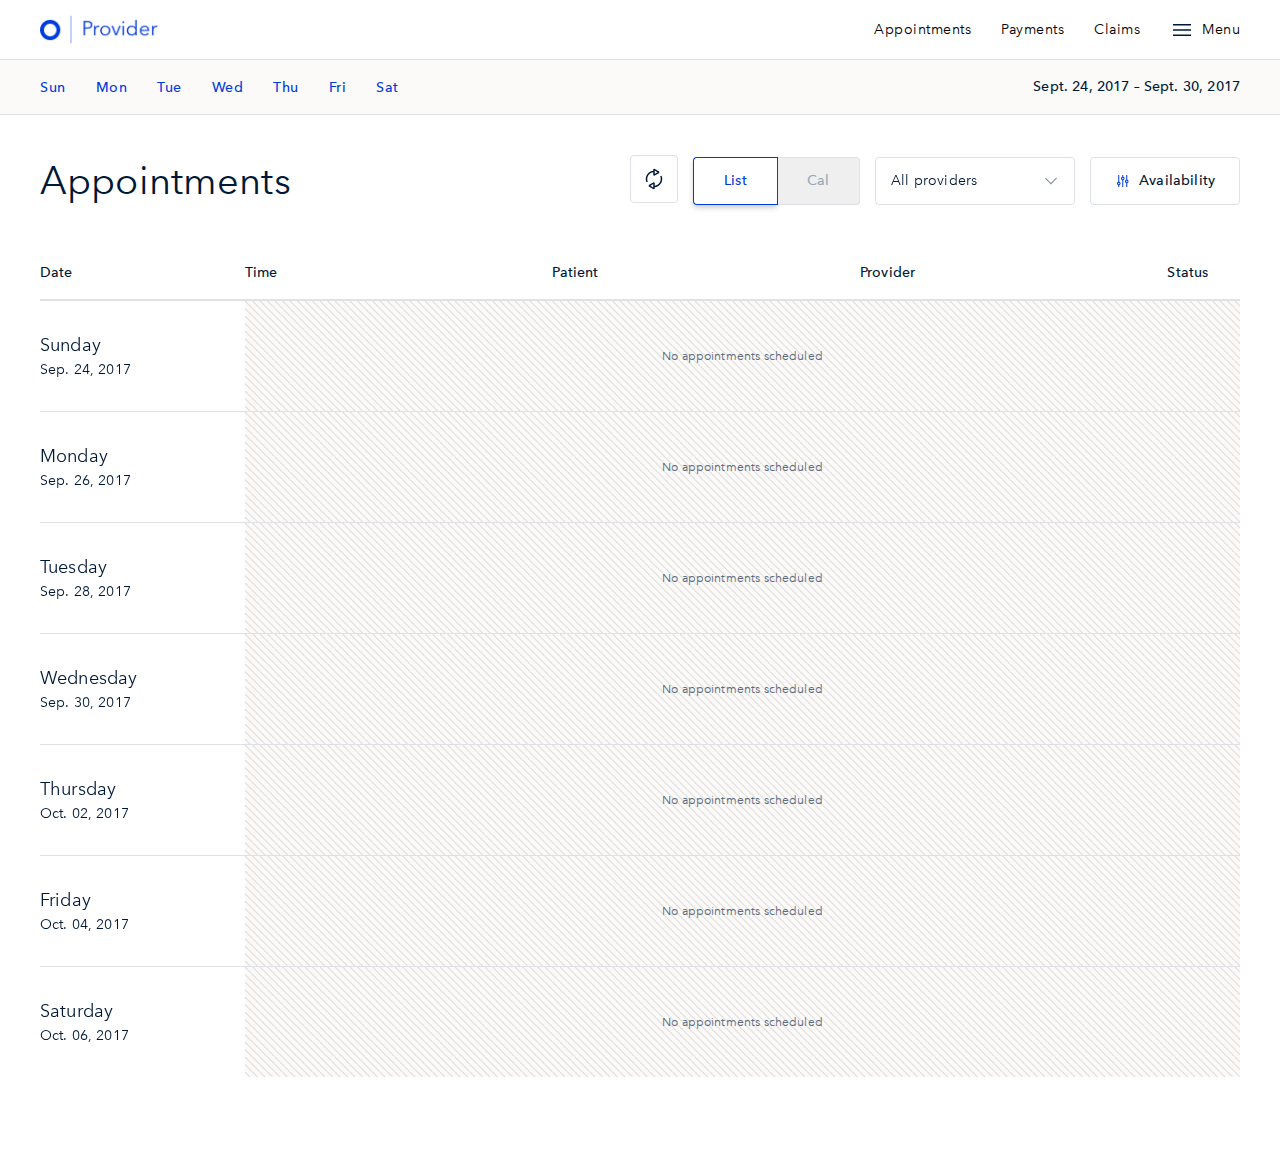
==== index.html @ 6285f99a "initial commit. list view is pretty much done." ====
<!DOCTYPE html>
<html>
<head>
  <title>Appointments dashboard | Oscar</title>
  <meta name="viewport" content="user-scalable=no, width=device-width, initial-scale=1.0, maximum-scale=1.0">
  <link rel="stylesheet" type="text/css" href="css/main.css">
  <script type="text/javascript" src="js/libs/jquery.min.js"></script>
  <script type="text/javascript" src="js/libs/jquery.history.min.js"></script>


  <script type="text/javascript" src="js/libs/bezier-easing/index.js"></script>
  <script type="text/javascript" src="js/libs/CSSPlugin.min.js"></script>
  <script type="text/javascript" src="js/libs/EasePack.min.js"></script>
  <script type="text/javascript" src="js/libs/TweenLite.min.js"></script>

  <script type="text/javascript" src="js/libs/mousetrap.js"></script>
  <script type="text/javascript" src="js/libs/handlebars-v3.js"></script>
  <script type="text/javascript" src="js/libs/underscore.min.js"></script>
  <script type="text/javascript" src="js/main.js"></script>
</head>
<body class="white">
  <div class="grid off">
    <div class="grid-col"></div>
    <div class="grid-col"></div>
    <div class="grid-col"></div>
    <div class="grid-col"></div>
    <div class="grid-col"></div>
    <div class="grid-col"></div>
    <div class="grid-col"></div>
    <div class="grid-col"></div>
    <div class="grid-col"></div>
    <div class="grid-col"></div>
    <div class="grid-col"></div>
    <div class="grid-col"></div>
  </div>
  <div class="loading-page loading"></div>

  <div class="headerSection">
    <div class="logo">
      <img src="img/provider-logo.png" />
    </div>
    <div class="site-nav">
      <div class="nav-item">Appointments</div>
      <div class="nav-item">Payments</div>
      <div class="nav-item">Claims</div>
      <div class="nav-item"><img class="nav-item-icon" src="img/icon_menu_24.svg" />Menu</div>
    </div>
  </div>

  <div class="modal-container closed closeable">
    <div class="modal">
      <div class="close"></div>
    </div>
  </div>

  <div class="slideout collapsed">
    <div class="close"></div>
    <div class="slideoutContent"></div>
  </div>

  <div class="page-content">

  </div>
</body>
---- css/main.css ----
@font-face {
  font-family: AvenirNext;
  font-weight: 400;
  font-style: normal;
  src: url("../fonts/AvenirNextLT-Regular.eot");
  src: url("../fonts/AvenirNextLT-Regular.eot?#iefix") format("embedded-opentype"), url("../fonts/AvenirNextLT-Regular.woff") format("woff"), url("../fonts/AvenirNextLT-Regular.ttf") format("truetype"); }

@font-face {
  font-family: AvenirNext;
  font-weight: 500;
  font-style: normal;
  src: url("../fonts/AvenirNextLT-Medium.eot");
  src: url("../fonts/AvenirNextLT-Medium.eot?#iefix") format("embedded-opentype"), url("../fonts/AvenirNextLT-Medium.woff") format("woff"), url("../fonts/AvenirNextLT-Medium.ttf") format("truetype"); }

@font-face {
  font-family: AvenirNext;
  font-weight: 600;
  font-style: normal;
  src: url("../fonts/AvenirNextLT-DemiBold.eot");
  src: url("../fonts/AvenirNextLT-DemiBold.eot?#iefix") format("embedded-opentype"), url("../fonts/AvenirNextLT-DemiBold.woff") format("woff"), url("../fonts/AvenirNextLT-DemiBold.ttf") format("truetype"); }

body {
  font-family: AvenirNext;
  font-weight: 400;
  letter-spacing: 0.5px;
  font-size: 14px;
  position: relative;
  min-width: 710px;
  padding-top: 60px;
  width: 100%; }
  body.white {
    background-color: #fff; }
  body.gray {
    background-color: #fbfaf9; }
  body.locked {
    overflow: hidden; }
  body .noshow {
    display: none !important; }
  body .hidden {
    visibility: hidden !important; }
  body.inputs .controlWrap.theme, body.dropdowns .controlWrap.theme, body.typeaheads .controlWrap.theme {
    display: flex; }
  body.buttons .controlWrap.bsize {
    display: flex; }
  body.forms .controlWrap.fsize,
  body.forms .controlWrap.theme,
  body.forms .controlWrap.header,
  body.forms .controlWrap.formErrors {
    display: flex; }

h1, h2, h3, h4, h5, h6,
table, tr, td, th, tbody,
p, ul, ol, li, form {
  margin: 0;
  padding: 0;
  border: 0;
  font-weight: 400;
  text-align: left; }

img {
  display: block;
  width: 100%; }

.vcenter {
  display: flex;
  align-items: center; }

form {
  width: 100%;
  display: flex;
  flex-wrap: wrap; }
  form .fieldwrap {
    margin-bottom: 30px; }

.loading-page {
  background-color: #fff;
  position: fixed;
  top: 0;
  left: 0;
  width: 100vw;
  height: 100vh;
  pointer-events: none;
  opacity: 0;
  z-index: 50;
  transition: 0.4s cubic-bezier(0.7, 0, 0.3, 1); }
  .loading-page.loading {
    opacity: 1; }

.grid {
  position: absolute;
  left: 0;
  right: 0;
  margin: 0 auto;
  top: 0;
  height: 100vh;
  position: fixed;
  z-index: 500;
  pointer-events: none;
  padding: 0 40px;
  display: flex;
  pointer-events: none;
  opacity: 1;
  min-width: 580px;
  transition: 0.2s cubic-bezier(0.7, 0, 0.3, 1); }
  .grid.off {
    opacity: 0; }
  .grid .grid-col {
    background-color: rgba(0, 59, 222, 0.05);
    width: calc( (( 1 / 12)*100%) - (30px * (11 / 12)));
    margin-left: 30px; }
    .grid .grid-col:first-child {
      margin-left: 0; }
  @media only screen and (max-width: 710px) {
    .grid .grid-col:nth-child(n+7) {
      display: none; }
    .grid .grid-col {
      width: calc( (( 1 / 6)*100%) - (30px * (5 / 6)));
      max-width: 210px; } }

.main {
  width: calc( (( 12 / 12)*100%) - (30px * (0 / 12)));
  max-width: 1410px;
  margin: 0 auto; }

.clearfix {
  float: none;
  clear: both; }

* {
  box-sizing: border-box;
  -moz-box-sizing: border-box;
  -webkit-box-sizing: border-box;
  margin: 0;
  padding: 0; }

.full-width-wrap {
  width: 100%;
  padding: 0 40px; }

*[ncols="1"], *[ncols="2"], *[ncols="3"], *[ncols="4"],
*[ncols="5"], *[ncols="6"], *[ncols="7"], *[ncols="8"],
*[ncols="9"], *[ncols="10"], *[ncols="11"], *[ncols="12"] {
  padding-left: 15px;
  padding-right: 15px; }

*[ncols="1"] {
  width: 8.3333333333%; }

*[ncols="2"] {
  width: 16.6666666667%; }

*[ncols="3"] {
  width: 25%; }

*[ncols="4"] {
  width: 33.3333333333%; }

*[ncols="5"] {
  width: 41.6666666667%; }

*[ncols="6"] {
  width: 50%; }

*[ncols="7"] {
  width: 58.3333333333%; }

*[ncols="8"] {
  width: 66.6666666667%; }

*[ncols="9"] {
  width: 75%; }

*[ncols="10"] {
  width: 83.3333333333%; }

*[ncols="11"] {
  width: 91.6666666667%; }

*[ncols="12"] {
  width: 100%; }

@media only screen and (max-width: 1010px) {
  *[ncols="1"] {
    width: 33.3333333333%; }
  *[ncols="2"] {
    width: 33.3333333333%; }
  *[ncols="3"] {
    width: 50%; }
  *[ncols="4"] {
    width: 50%; }
  *[ncols="5"] {
    width: 50%; }
  *[ncols="6"] {
    width: 50%; }
  *[ncols="7"] {
    width: 66.6666666667%; }
  *[ncols="8"] {
    width: 66.6666666667%; }
  *[ncols="9"] {
    width: 66.6666666667%; }
  *[ncols="10"] {
    width: 100%; }
  *[ncols="11"] {
    width: 100%; }
  body *[ncols="12"] {
    width: 100%; } }

@media only screen and (max-width: 710px) {
  *[ncols="1"] {
    width: 50%; }
  *[ncols="2"] {
    width: 50%; }
  *[ncols="3"] {
    width: 100%; }
  *[ncols="4"] {
    width: 100%; }
  *[ncols="5"] {
    width: 100%; }
  *[ncols="6"] {
    width: 100%; }
  *[ncols="7"] {
    width: 100%; }
  *[ncols="8"] {
    width: 100%; }
  *[ncols="9"] {
    width: 100%; }
  *[ncols="10"] {
    width: 100%; }
  *[ncols="11"] {
    width: 100%; }
  *[ncols="12"] {
    width: 100%; } }

section {
  padding: 40px 0 80px 0;
  position: relative; }

.content {
  width: calc( (( 12 / 12)*100%) - (30px * (0 / 12)));
  padding: 0 40px;
  margin: 0 auto;
  display: flex;
  flex-wrap: wrap; }

.headerSection {
  padding: 15px 40px;
  position: fixed;
  background-color: #fff;
  width: 100%;
  height: 60px;
  top: 0;
  z-index: 200;
  border-bottom: 1px solid #dee1e5;
  justify-content: space-between;
  display: flex;
  align-items: center;
  min-width: 710px; }
  .headerSection .logo, .headerSection .logo img {
    height: 100%;
    width: auto; }
  .headerSection .site-nav {
    display: flex;
    justify-content: space-between; }
  .headerSection .nav-item {
    margin-left: 30px;
    display: flex;
    align-items: center; }
    .headerSection .nav-item:first-child {
      margin-left: 0; }
  .headerSection .nav-item-icon {
    margin-right: 8px; }

.subheader {
  height: 55px;
  padding: 0 40px;
  position: fixed;
  background-color: #fbfaf9;
  width: 100%;
  top: 60px;
  z-index: 200;
  border-bottom: 1px solid #dee1e5;
  justify-content: space-between;
  display: flex;
  align-items: center;
  min-width: 710px;
  transition: box-shadow 0.2s cubic-bezier(0.7, 0, 0.3, 1); }
  .subheader.scrolled {
    box-shadow: 0 3px 5px rgba(0, 24, 55, 0.2); }
  .subheader .underline {
    position: absolute;
    top: 100%;
    left: 40px;
    height: 2px;
    background-color: #003BDE;
    margin-top: -1px;
    transition: 0.4s cubic-bezier(0.7, 0, 0.3, 1);
    z-index: 1; }

.subheader-items, .subheader-ctas {
  display: flex;
  align-items: center;
  justify-content: space-between; }
  .subheader-items .buttonWrap, .subheader-ctas .buttonWrap {
    margin-left: 15px; }
    .subheader-items .buttonWrap:last-child, .subheader-ctas .buttonWrap:last-child {
      margin-right: 0; }
  .subheader-items .subheader-nav-item, .subheader-ctas .subheader-nav-item {
    margin-right: 30px;
    color: #003BDE;
    font-weight: 500;
    cursor: pointer;
    position: relative;
    line-height: 55px; }
    .subheader-items .subheader-nav-item:last-child, .subheader-ctas .subheader-nav-item:last-child {
      margin-right: 0; }
    .subheader-items .subheader-nav-item:hover:after, .subheader-ctas .subheader-nav-item:hover:after {
      content: "";
      position: absolute;
      width: 100%;
      height: 2px;
      bottom: 0;
      left: 0;
      margin-top: -1px;
      background-color: #99a8bb; }

@media only screen and (max-width: 710px) {
  .nav {
    width: calc( (( 12 / 12)*100%) - (30px * (0 / 12)));
    max-width: 1410px; } }

.nav {
  width: 75%; }
  @media only screen and (max-width: 1010px) {
    .nav {
      width: 66.6666666667%; }
      .nav .controlWrap.mainNav {
        width: 100%; } }
  @media only screen and (max-width: 710px) {
    .nav {
      width: 83.3333333333%; } }

.nav .dd .dropdown.expanded .options,
.nav .dd .dropdown .options {
  height: auto; }

.nav a {
  text-decoration: none;
  color: #001837;
  opacity: 0.4;
  letter-spacing: -0.5px;
  margin-right: 30px;
  transition: 0.2s cubic-bezier(0.7, 0, 0.3, 1); }
  .nav a:hover {
    opacity: 0.8; }
  .nav a:focus {
    outline: 0;
    opacity: 0.8; }

a.curr {
  opacity: 1;
  color: #003BDE; }

.subheaderPage {
  margin-top: 55px; }

.pageTitle {
  font-family: AvenirNext;
  letter-spacing: .15px;
  color: #001837;
  font-size: 38px;
  line-height: 52px; }

.title1 {
  font-family: AvenirNext;
  letter-spacing: .15px;
  color: #001837;
  font-size: 28px;
  line-height: 38px; }

.title2 {
  font-family: AvenirNext;
  letter-spacing: .15px;
  color: #001837;
  font-size: 24px;
  line-height: 32px; }

.title3, .dd.medium .options-wrap .option-prompt, .dd.medium .options-wrap .option.selected, .buttonWrap.xlarge .button {
  font-family: AvenirNext;
  letter-spacing: .15px;
  color: #001837;
  font-size: 16px;
  font-weight: 500;
  line-height: 24px; }

.title4, .dd.small .options-wrap .option-prompt, .dd.xsmall .options-wrap .option-prompt, .dd.small .options .option.selected, .dd.xsmall .options .option.selected, .buttonWrap.small .button, .buttonWrap.medium .button, .buttonWrap.large .button, .toggleSwitch .on-text,
.toggleSwitch .off-text {
  font-family: AvenirNext;
  letter-spacing: .15px;
  color: #001837;
  font-size: 14px;
  font-weight: 500;
  line-height: 22px; }

.intro {
  font-family: AvenirNext;
  letter-spacing: .15px;
  color: #001837;
  font-size: 21px;
  line-height: 32px; }

.primaryText, .medium label, .medium input[type='text'], .dd.medium, .buttonWrap.xlarge .button-action {
  font-family: AvenirNext;
  letter-spacing: .15px;
  color: #001837;
  font-size: 16px;
  line-height: 24px; }

.text, .small label, .small input[type='text'], .xsmall label, .xsmall input[type='text'], .dd.xsmall, .dd.small, .buttonWrap.large .button-action, .buttonWrap .button-action {
  font-family: AvenirNext;
  letter-spacing: .15px;
  color: #001837;
  font-size: 14px;
  line-height: 22px; }

.subText, .open.small.nonempty .label,
.open.small.header input[type='text'].field:focus + label,
.open.small.header input[type='text'].field.nonempty + label, .open.small.header .dropdown.nonempty .label,
.open.small.header .dropdown.header input[type='text'].field:focus + label,
.open.small.header .dropdown.header input[type='text'].field.nonempty + label, .open.medium.nonempty .label,
.open.medium.header input[type='text'].field:focus + label,
.open.medium.header input[type='text'].field.nonempty + label, .open.medium.header .dropdown.nonempty .label,
.open.medium.header .dropdown.header input[type='text'].field:focus + label,
.open.medium.header .dropdown.header input[type='text'].field.nonempty + label, .closed.header input[type='text'].field.nonempty + label.label,
.closed.header input[type='text'].field:focus + label.label, .closed.header input[type='text'].field.nonempty.disabled + label.label, .dd .dropdown.nonempty .label, .dd.typeahead.header .expanded .label, .appointments-list .appointments-wrapper:after {
  font-family: AvenirNext;
  letter-spacing: .15px;
  color: #5c6b7e;
  font-size: 12px;
  line-height: 20px; }

.secondaryTitle {
  font-family: AvenirNext;
  letter-spacing: .15px;
  color: #001837;
  font-size: 18px;
  line-height: 28px; }

.fieldwrap {
  position: relative;
  width: 100%; }
  .fieldwrap.bottomMargin {
    margin-bottom: 40px; }
  .fieldwrap input {
    outline: 0; }
  .fieldwrap label.label {
    position: absolute;
    color: #5c6b7e;
    transition: 0.2s cubic-bezier(0.7, 0, 0.3, 1); }
  .fieldwrap .error-text {
    position: absolute;
    top: 100%;
    left: 0;
    margin-top: 4px;
    font-size: 11px;
    color: #F75C43;
    line-height: 16px; }
    .fieldwrap .error-text:before {
      content: "* ";
      display: none; }
  .fieldwrap.error input[type='text'].field {
    border-color: #F75C43; }
    .fieldwrap.error input[type='text'].field:hover, .fieldwrap.error input[type='text'].field:focus {
      border-color: #F75C43; }
    .fieldwrap.error input[type='text'].field:focus ~ .underline {
      width: 0%; }
    .fieldwrap.error input[type='text'].field:hover:not(:focus) + label.label,
    .fieldwrap.error input[type='text'].field:focus + label.label {
      color: #F75C43; }
  .fieldwrap.error label.label,
  .fieldwrap.error input[type='text'].field.nonempty + label.label {
    color: #F75C43 !important; }
  .fieldwrap.error .error-text:before {
    display: inline; }

.tf input[type='text'].field::-webkit-input-placeholder {
  opacity: 0;
  transition: 0.2s cubic-bezier(0.7, 0, 0.3, 1); }

.tf input[type='text'].field::-moz-placeholder {
  opacity: 0;
  transition: 0.2s cubic-bezier(0.7, 0, 0.3, 1); }

.tf input[type='text'].field:-moz-placeholder {
  opacity: 0;
  transition: 0.2s cubic-bezier(0.7, 0, 0.3, 1); }

.tf input[type='text'].field:-ms-input-placeholder {
  opacity: 0;
  transition: 0.2s cubic-bezier(0.7, 0, 0.3, 1); }

.tf.noheader input[type='text'].field:focus::-webkit-input-placeholder {
  opacity: 1;
  transform: translateY(0); }

.tf.noheader input[type='text'].field:focus::-moz-placeholder {
  opacity: 1;
  transform: translateY(0); }

.tf.noheader input[type='text'].field:focus:-moz-placeholder {
  opacity: 1;
  transform: translateY(0); }

.tf.noheader input[type='text'].field:focus:-ms-input-placeholder {
  opacity: 1;
  transform: translateY(0); }

.open input[type='text'].field.disabled {
  cursor: not-allowed;
  color: #99a8bb;
  border-bottom: 1px dashed #99a8bb; }
  .open input[type='text'].field.disabled:hover {
    border-color: #99a8bb; }
    .open input[type='text'].field.disabled:hover:not(:focus) + label {
      color: #99a8bb; }
  .open input[type='text'].field.disabled + label.label,
  .open input[type='text'].field.disabled.nonempty + label.label {
    color: #99a8bb !important; }

.open.small, .open.small.header .dropdown {
  height: 51px; }
  .open.small input[type='text'].field, .open.small.header .dropdown input[type='text'].field {
    height: 27px;
    padding-bottom: 4px; }
  .open.small.nonempty .label,
  .open.small.header input[type='text'].field:focus + label,
  .open.small.header input[type='text'].field.nonempty + label, .open.small.header .dropdown.nonempty .label,
  .open.small.header .dropdown.header input[type='text'].field:focus + label,
  .open.small.header .dropdown.header input[type='text'].field.nonempty + label {
    color: #5c6b7e;
    transform: translateY(-27px); }
  .open.small:hover.nonempty .label,
  .open.small:hover.header input[type='text'].field.nonempty + label,
  .open.small.header input[type='text'].field:focus + label, .open.small.header .dropdown:hover.nonempty .label,
  .open.small.header .dropdown:hover.header input[type='text'].field.nonempty + label,
  .open.small.header .dropdown.header input[type='text'].field:focus + label {
    color: #001837; }
  .open.small.noheader, .open.small.noheader.small .dropdown, .open.small.header .dropdown.noheader, .open.small.header .dropdown.noheader.small .dropdown {
    height: 27px; }
    .open.small.noheader input[type='text'].field:focus + label, .open.small.noheader input[type='text'].field.nonempty + label, .open.small.noheader.small .dropdown input[type='text'].field:focus + label, .open.small.noheader.small .dropdown input[type='text'].field.nonempty + label, .open.small.header .dropdown.noheader input[type='text'].field:focus + label, .open.small.header .dropdown.noheader input[type='text'].field.nonempty + label, .open.small.header .dropdown.noheader.small .dropdown input[type='text'].field:focus + label, .open.small.header .dropdown.noheader.small .dropdown input[type='text'].field.nonempty + label {
      opacity: 0; }
  .open.small label.label, .open.small.header .dropdown label.label {
    bottom: 4px; }

.open.medium, .open.medium.header .dropdown {
  height: 61px; }
  .open.medium input[type='text'].field, .open.medium.header .dropdown input[type='text'].field {
    height: 33px; }
  .open.medium.nonempty .label,
  .open.medium.header input[type='text'].field:focus + label,
  .open.medium.header input[type='text'].field.nonempty + label, .open.medium.header .dropdown.nonempty .label,
  .open.medium.header .dropdown.header input[type='text'].field:focus + label,
  .open.medium.header .dropdown.header input[type='text'].field.nonempty + label {
    transform: translateY(-33px); }
  .open.medium:hover.nonempty .label,
  .open.medium:hover.header input[type='text'].field.nonempty + label,
  .open.medium.header input[type='text'].field:focus + label, .open.medium.header .dropdown:hover.nonempty .label,
  .open.medium.header .dropdown:hover.header input[type='text'].field.nonempty + label,
  .open.medium.header .dropdown.header input[type='text'].field:focus + label {
    color: #001837; }
  .open.medium.noheader, .open.medium.noheader.medium .dropdown, .open.medium.header .dropdown.noheader, .open.medium.header .dropdown.noheader.medium .dropdown {
    height: 33px; }
    .open.medium.noheader input[type='text'].field:focus + label, .open.medium.noheader input[type='text'].field.nonempty + label, .open.medium.noheader.medium .dropdown input[type='text'].field:focus + label, .open.medium.noheader.medium .dropdown input[type='text'].field.nonempty + label, .open.medium.header .dropdown.noheader input[type='text'].field:focus + label, .open.medium.header .dropdown.noheader input[type='text'].field.nonempty + label, .open.medium.header .dropdown.noheader.medium .dropdown input[type='text'].field:focus + label, .open.medium.header .dropdown.noheader.medium .dropdown input[type='text'].field.nonempty + label {
      opacity: 0; }

.open input[type='text'] {
  background-color: transparent;
  border: 0;
  border-bottom: 1px solid #dee1e5;
  padding: 0;
  padding-bottom: 8px;
  width: 100%;
  z-index: 1;
  position: absolute;
  bottom: 0px;
  transition: border-color 0.2s cubic-bezier(0.7, 0, 0.3, 1); }
  .open input[type='text']:hover {
    border-color: #99a8bb; }
    .open input[type='text']:hover:not(:focus) + label {
      color: #001837; }
  .open input[type='text']:focus ~ .underline {
    width: 100%; }
  .open input[type='text']:focus + label {
    color: #001837; }

.open .underline {
  position: absolute;
  left: 0;
  bottom: 0;
  background-color: #001837;
  z-index: 1;
  width: 0%;
  height: 1px;
  transition: 0.4s cubic-bezier(0.7, 0, 0.3, 1); }

.open label.label {
  bottom: 8px; }

.closed .underline {
  position: absolute;
  left: 0;
  bottom: 0; }

.closed.xsmall.header {
  display: flex;
  flex-direction: row-reverse;
  justify-content: space-between; }
  .closed.xsmall.header:hover label.label, .closed.xsmall.header:hover input {
    border-color: #99a8bb;
    color: #001837 !important; }
  .closed.xsmall.header.error label.label,
  .closed.xsmall.header.error input[type='text'].field:focus + label.label,
  .closed.xsmall.header.error input[type='text'].field.nonempty + label.label {
    border-color: #F75C43;
    color: #F75C43; }
  .closed.xsmall.header .label {
    position: relative;
    top: auto;
    transform: translateY(0);
    left: auto;
    white-space: nowrap;
    height: 48px;
    padding: 12px 15px 12px 16px;
    background-color: #fff;
    border: 1px solid #dee1e5;
    border-right: 0;
    border-top-left-radius: 4px;
    border-bottom-left-radius: 4px;
    transition: border-color 0.2s cubic-bezier(0.7, 0, 0.3, 1);
    pointer-events: auto;
    cursor: text; }
    .closed.xsmall.header .label:after {
      content: "";
      background-color: #dee1e5;
      width: 1px;
      height: calc(100% - 16px);
      position: absolute;
      right: 0;
      top: 8px;
      display: none;
      transition: 0.2s cubic-bezier(0.7, 0, 0.3, 1); }
  .closed.xsmall.header input[type='text'].field {
    padding-left: 15px;
    border-left: 0;
    border-top-left-radius: 0;
    border-bottom-left-radius: 0;
    height: 48px; }
    .closed.xsmall.header input[type='text'].field:focus + label.label,
    .closed.xsmall.header input[type='text'].field.nonempty + label.label {
      color: #5c6b7e;
      font-size: 14px;
      line-height: 22px; }
      .closed.xsmall.header input[type='text'].field:focus + label.label:after,
      .closed.xsmall.header input[type='text'].field.nonempty + label.label:after {
        display: block; }
    .closed.xsmall.header input[type='text'].field:focus + label.label {
      border-color: #001837;
      color: #001837; }
    .closed.xsmall.header input[type='text'].field.disabled + label.label {
      border-color: #dee1e5;
      background-color: #efefef;
      color: #99a8bb;
      font-size: 14px;
      line-height: 22px; }

.closed.xsmall input[type='text'].field {
  padding: 12px 16px;
  height: 48px; }

.closed.small.noheader input[type='text'].field {
  padding: 16px 16px; }

.closed.small.header input[type='text'].field {
  padding: 28px 16px 4px 16px; }

.closed.small.header input[type='text'].field.nonempty + label.label,
.closed.small.header input[type='text'].field:focus + label.label,
.closed.small.header .dropdown.nonempty .label {
  transform: translateY(-24px); }

.closed.small input[type='text'].field,
.closed.small .dropdown {
  height: 56px; }

.closed.medium.noheader input[type='text'].field {
  padding: 20px 16px; }

.closed.medium.header input[type='text'].field {
  padding: 32px 16px 8px 16px; }

.closed.medium.header input[type='text'].field.nonempty + label.label,
.closed.medium.header input[type='text'].field:focus + label.label,
.closed.medium.header .dropdown.nonempty .label {
  transform: translateY(-24px); }

.closed.medium input[type='text'].field,
.closed.medium .dropdown {
  height: 66px; }

.closed.noheader input[type='text'].field.nonempty + label.label,
.closed.noheader input[type='text'].field:focus + label.label {
  opacity: 0; }

.closed.header input[type='text'].field.nonempty.disabled + label.label {
  color: #99a8bb; }

.closed.header:hover input[type='text'].field.nonempty + label,
.closed.header input[type='text'].field:focus + label.label {
  color: #001837; }

.closed input[type='text'].field, .closed .dropdown {
  background-color: #fff;
  border: 1px solid #dee1e5;
  width: 100%;
  border-radius: 4px;
  transition: border-color, 0.2s cubic-bezier(0.7, 0, 0.3, 1); }
  .closed input[type='text'].field:hover, .closed .dropdown:hover {
    border-color: #99a8bb; }
  .closed input[type='text'].field:focus, .closed .dropdown:focus {
    border-color: #001837; }
  .closed input[type='text'].field.disabled, .closed .dropdown.disabled {
    cursor: not-allowed;
    color: #99a8bb;
    background-color: #efefef;
    border-color: #dee1e5; }
    .closed input[type='text'].field.disabled + label.label, .closed .dropdown.disabled + label.label {
      color: #99a8bb; }

.closed label.label {
  top: 50%;
  position: absolute;
  transform: translateY(-50%);
  left: 16px;
  pointer-events: none; }

.dd.lessthanfive .dropdown.expanded .options {
  height: auto; }

.dd.open .dropdown {
  border-bottom: 1px solid #dee1e5; }
  .dd.open .dropdown:after {
    right: 0; }
  .dd.open .dropdown.expanded {
    border-color: transparent; }
    .dd.open .dropdown.expanded:after, .dd.open .dropdown.expanded .view {
      opacity: 0; }
  .dd.open .dropdown .label {
    position: absolute;
    bottom: 8px;
    left: 0; }

.dd.open.header .dropdown.nonempty .view .selected {
  position: absolute;
  bottom: 8px; }

.dd.closed.header .dropdown.nonempty .view .selected {
  position: absolute;
  bottom: 8px; }

.dd.closed.header.small .dropdown.nonempty .view .selected {
  bottom: 4px; }

.dd.closed.noheader .dropdown.nonempty .view .selected {
  top: 50%;
  position: absolute;
  transform: translateY(-50%); }

.dd.closed .dropdown:after {
  height: 100%;
  bottom: 0;
  right: 15px; }

.dd.closed.small .label,
.dd.closed.xsmall .label {
  top: 50%;
  position: absolute;
  transform: translateY(-50%); }

.dd.closed.medium .label {
  top: 50%;
  position: absolute;
  transform: translateY(-50%); }

.dd.closed .view {
  padding-left: 15px; }

.dd.closed .options-wrap .option {
  width: 100%; }

.dd.closed .options-wrap .option-prompt {
  line-height: 24px; }

.dd.xsmall .dropdown {
  padding: 12px 0;
  height: 48px; }
  .dd.xsmall .dropdown .options-wrap .option-prompt {
    padding-top: 12px;
    padding-bottom: 12px; }
  .dd.xsmall .dropdown .options {
    margin-top: 48px; }

.dd.small.open .dropdown:after, .dd.xsmall.open .dropdown:after {
  height: 22px; }

.dd.small.header.open .dropdown.nonempty .view .selected,
.dd.small.open .view .label, .dd.xsmall.header.open .dropdown.nonempty .view .selected,
.dd.xsmall.open .view .label {
  bottom: 4px; }

.dd.small .options, .dd.xsmall .options {
  margin-top: 52px; }
  .dd.small .options .option, .dd.xsmall .options .option {
    padding: 12px 15px 12px 39px; }

.dd.medium.open .dropdown:after {
  height: 24px; }

.dd.medium.closed .options-wrap .option-prompt {
  padding-top: 20px;
  padding-bottom: 20px; }

.dd.medium.closed .options-wrap .options {
  margin-top: 65px; }

.dd.medium .options-wrap .options {
  margin-top: 56px; }

.dd.medium .options-wrap .option {
  padding: 12px 15px;
  padding-left: 39px; }

.dd.error .view .label,
.dd.error .dropdown:not(.expanded):hover .view .label,
.dd.error .dropdown:not(.expanded) .view .label {
  color: #F75C43; }

.dd.error .dropdown,
.dd.error:hover .dropdown {
  border-color: #F75C43; }

.dd.error .dropdown:after {
  background: url("../img/dropdown-arrow-red.svg") center center no-repeat;
  background-size: contain;
  opacity: 0.8; }

.dd.disabled .view .label,
.dd.disabled:hover .view .label,
.dd.disabled .view .selected {
  color: #99a8bb !important; }

.dd.disabled .dropdown,
.dd.disabled:hover .dropdown {
  cursor: not-allowed; }
  .dd.disabled .dropdown:after,
  .dd.disabled:hover .dropdown:after {
    opacity: 0.2; }

.dd.disabled.open .dropdown,
.dd.disabled.open:hover .dropdown {
  border-bottom: 1px dashed #99a8bb !important; }

.dd.disabled.closed .dropdown {
  background-color: #efefef;
  border-color: #dee1e5; }

.dd.disabled.open .underline {
  display: none; }

.dd.noheader .nonempty .label,
.dd.noheader .expanded .label {
  opacity: 0; }

.dd.noheader.small.open .dropdown .options-wrap {
  top: -16px; }

.dd.noheader.medium.open .dropdown .options-wrap {
  top: -16px; }

.dd.header .view .selected {
  opacity: 0;
  transition: opacity 0.2s 0.1s cubic-bezier(0.7, 0, 0.3, 1); }

.dd.header .nonempty .selected {
  opacity: 1; }

.dd .dropdown {
  position: relative;
  cursor: pointer;
  width: 100%;
  transition: border-color 0.4s cubic-bezier(0.7, 0, 0.3, 1); }
  .dd .dropdown:hover:after {
    opacity: 1; }
  .dd .dropdown:hover .label {
    color: #001837; }
  .dd .dropdown:after {
    content: "";
    width: 16px;
    position: absolute;
    bottom: 8px;
    background: url("../img/dropdown-arrow.svg") center center no-repeat;
    background-size: contain;
    opacity: 0.5;
    transition: 0.2s cubic-bezier(0.7, 0, 0.3, 1); }
  .dd .dropdown.expanded {
    overflow: visible;
    z-index: 5; }
    .dd .dropdown.expanded .options {
      height: 250px;
      padding: 16px 0; }
    .dd .dropdown.expanded .options-wrap {
      z-index: 3;
      margin-bottom: 40px;
      pointer-events: auto;
      opacity: 1;
      transition: opacity 0.4s 0s; }
  .dd .dropdown .view {
    height: 100%;
    width: 100%;
    transition: 0.2s cubic-bezier(0.7, 0, 0.3, 1); }
  .dd .dropdown .label {
    color: #5c6b7e;
    transition: 0.2s cubic-bezier(0.7, 0, 0.3, 1); }
  .dd .dropdown .options-wrap {
    background-color: #fff;
    border-radius: 4px;
    border: 1px solid #dee1e5;
    box-shadow: 0 8px 16px rgba(0, 24, 55, 0.1);
    position: absolute;
    top: -1px;
    left: -1px;
    width: calc(100% + 2px);
    z-index: 1;
    pointer-events: none;
    opacity: 0;
    transition: 0.4s cubic-bezier(0.7, 0, 0.3, 1); }
  .dd .dropdown .option-prompt {
    padding: 16px 15px;
    cursor: pointer;
    background-color: #fbfaf9;
    border-top-left-radius: 4px;
    border-top-right-radius: 4px;
    position: absolute;
    top: 0;
    left: 0;
    width: 100%;
    z-index: 1;
    transition: 0.2s cubic-bezier(0.7, 0, 0.3, 1); }
    .dd .dropdown .option-prompt:after {
      content: "";
      display: none;
      width: 16px;
      height: 16px;
      right: 15px;
      position: absolute;
      top: 50%;
      margin-top: -8px;
      background: url("../img/dropdown-arrow-blue.svg") center center no-repeat;
      background-size: contain;
      transform: rotate(0deg);
      transition: transform 0.2s cubic-bezier(0.7, 0, 0.3, 1); }
    .dd .dropdown .option-prompt:hover {
      background-color: #efefef; }
      .dd .dropdown .option-prompt:hover:after {
        opacity: 1; }
  .dd .dropdown .options {
    height: 0;
    max-height: 250px;
    overflow: auto;
    transition: 0.4s cubic-bezier(0.7, 0, 0.3, 1); }
    .dd .dropdown .options .option {
      cursor: pointer;
      position: relative;
      z-index: 2;
      width: 100%;
      transition: 0.2s cubic-bezier(0.7, 0, 0.3, 1); }
      .dd .dropdown .options .option:not(.disabled):hover {
        color: #001837;
        background-color: rgba(0, 59, 222, 0.04); }
      .dd .dropdown .options .option.selected {
        color: #003BDE;
        position: relative; }
        .dd .dropdown .options .option.selected:after {
          content: "";
          left: 15px;
          position: absolute;
          top: 12px;
          background: url("../img/icon_checkmark-blue.svg") center center no-repeat;
          background-size: contain;
          width: 16px;
          height: 24px; }
      .dd .dropdown .options .option.disabled {
        color: #99a8bb;
        opacity: 0.5;
        cursor: not-allowed; }

.dd.typeahead .typeaheadInput,
.dd.typeahead.closed .typeaheadInput {
  border: 0;
  padding: 0;
  padding-bottom: 8px;
  padding-left: 24px;
  background: url("../img/icon_search.svg") left 2px no-repeat;
  background-size: 16px 16px;
  opacity: 0;
  width: 100%;
  pointer-events: none;
  transition: opacity 0.2s cubic-bezier(0.7, 0, 0.3, 1); }

.dd.typeahead.small .typeaheadInput,
.dd.typeahead.small.closed .typeaheadInput {
  padding-bottom: 4px; }

.dd.typeahead .expanded input[type='text'].typeaheadInput {
  pointer-events: auto;
  opacity: 1; }

.dd.typeahead .expanded.loading .options:before {
  opacity: 1;
  pointer-events: auto; }

.dd.typeahead .expanded.loading.empty .options:after {
  opacity: 0; }

.dd.typeahead .expanded.loading .options .option {
  opacity: 0; }

.dd.typeahead .expanded.empty .options:after {
  opacity: 1;
  pointer-events: auto; }

.dd.typeahead .options {
  position: relative; }
  .dd.typeahead .options:before, .dd.typeahead .options:after {
    content: "";
    top: 50%;
    position: absolute;
    transform: translateY(-50%);
    width: 100%;
    z-index: 5;
    pointer-events: none;
    opacity: 0;
    transition: 0.2s cubic-bezier(0.7, 0, 0.3, 1); }
  .dd.typeahead .options:before {
    background: #fff url("../img/loading.gif") center center no-repeat;
    background-size: 60px;
    height: 100%; }
  .dd.typeahead .options:after {
    content: "No results found";
    text-align: center; }

.dd.typeahead .option .query-match {
  font-weight: 500;
  color: #003BDE; }

.dd.typeahead.header .expanded .view .selected {
  opacity: 0; }

.dd.typeahead.header .expanded .typeaheadInput::-webkit-input-placeholder {
  opacity: 0; }

.dd.typeahead.header .expanded .typeaheadInput::-moz-placeholder {
  opacity: 0; }

.dd.typeahead.header .expanded .typeaheadInput:-moz-placeholder {
  opacity: 0; }

.dd.typeahead.header .expanded .typeaheadInput:-ms-input-placeholder {
  opacity: 0; }

.dd.typeahead.header.open.small .expanded .label {
  transform: translateY(-27px); }

.dd.typeahead.header.open.medium .expanded .label {
  transform: translateY(-33px); }

.dd.typeahead.header.closed.small .expanded .label {
  transform: translateY(-24px); }

.dd.typeahead.header.closed.medium .expanded .label {
  transform: translateY(-24px); }

.dd.typeahead.noheader .expanded .option-prompt {
  color: transparent; }

.dd.typeahead.noheader .expanded .view .label {
  display: none; }

.dd.typeahead.closed input[type='text'].typeaheadInput {
  height: 24px;
  bottom: 0;
  padding-bottom: 0;
  width: calc(100% - 32px);
  position: absolute; }

.dd.typeahead.closed.small input[type='text'].typeaheadInput, .dd.typeahead.closed.xsmall input[type='text'].typeaheadInput {
  height: 22px; }

.dd.typeahead.closed.header input[type='text'].typeaheadInput {
  bottom: 8px; }

.dd.typeahead.closed.noheader input[type='text'].typeaheadInput {
  top: 50%;
  position: absolute;
  transform: translateY(-50%); }

body.buttons .grid .grid-col {
  width: calc( (( 1 / 8)*100%) - (30px * (7 / 8)));
  max-width: 150px; }

body.buttons .grid .grid-col:nth-child(n+9) {
  display: none; }
  @media only screen and (max-width: 710px) {
    body.buttons .grid .grid-col:nth-child(n+9) {
      display: block; } }

@media only screen and (max-width: 710px) {
  body.buttons .grid .grid-col {
    width: calc( (( 1 / 6)*100%) - (30px * (5 / 6)));
    max-width: 210px; }
    body.buttons .grid .grid-col:nth-child(n+7) {
      display: none; } }

.example-shell.button-shell {
  width: 12.5%;
  padding-left: 15px;
  padding-right: 15px; }
  @media only screen and (max-width: 1010px) {
    .example-shell.button-shell {
      width: 25%; } }
  @media only screen and (max-width: 710px) {
    .example-shell.button-shell {
      width: 50%; } }

.buttonWrap {
  position: relative;
  display: inline-block;
  width: auto; }
  .buttonWrap.small .button {
    height: 40px;
    padding: 9px 24px; }
  .buttonWrap.icon-only.small .button-icon-wrap,
  .buttonWrap.icon-only-action.small .button-icon-wrap {
    width: 16px; }
  .buttonWrap.icon-only.small .button {
    width: 40px;
    padding: 11px; }
  .buttonWrap.medium .button {
    height: 48px;
    padding: 13px 24px; }
  .buttonWrap.icon-only.medium .button-icon-wrap,
  .buttonWrap.icon-only-action.medium .button-icon-wrap {
    width: 24px; }
  .buttonWrap.icon-only.medium .button {
    width: 48px;
    padding: 11px; }
  .buttonWrap.large .button-action {
    padding: 12px 16px; }
  .buttonWrap.large .button {
    height: 56px;
    padding: 17px 24px; }
  .buttonWrap.icon-only.large .button-icon-wrap,
  .buttonWrap.icon-only-action.large .button-icon-wrap {
    width: 24px; }
  .buttonWrap.icon-only.large .button {
    width: 56px;
    padding: 15px; }
  .buttonWrap.xlarge .button-action {
    padding: 12px 16px; }
  .buttonWrap.xlarge .button {
    height: 66px;
    padding: 21px 24px; }
  .buttonWrap.icon-only.xlarge .button-icon-wrap,
  .buttonWrap.icon-only-action.xlarge .button-icon-wrap {
    width: 24px; }
  .buttonWrap.icon-only.xlarge .button {
    width: 66px;
    padding: 20px; }
  .buttonWrap.icon .button {
    padding: inherit 24px;
    display: flex;
    align-content: center;
    align-items: center; }
  .buttonWrap.icon .icon-wrap {
    margin-right: 8px; }
    .buttonWrap.icon .icon-wrap.icon-small {
      width: 16px;
      height: 16px; }
  .buttonWrap.icon-only .button .button-icon-wrap,
  .buttonWrap.icon-only-action .button .button-icon-wrap {
    height: 100%;
    background-position: center center;
    background-size: contain;
    background-repeat: no-repeat; }
  .buttonWrap.primary .button {
    background-color: #28DCAA;
    color: #fff; }
  .buttonWrap.primary:not(.focus) .button:hover,
  .buttonWrap.primary:not(.focus) .button:focus,
  .buttonWrap.primary.hover .button {
    background-color: #21ca9b; }
  .buttonWrap.primary:not(.hover) .button:active,
  .buttonWrap.primary.focus .button,
  .buttonWrap.primary .action-dropdown.expanded + .button {
    background-color: #1db48a; }
  .buttonWrap.primary.disabled .button,
  .buttonWrap.primary.disabled .button:hover {
    background-color: #28DCAA; }
  .buttonWrap.secondary .button {
    background-color: #fff;
    color: #001837;
    border-color: #dee1e5; }
  .buttonWrap.secondary:not(.focus) .button:hover,
  .buttonWrap.secondary:not(.focus) .button:focus,
  .buttonWrap.secondary.hover .button {
    border-color: #99a8bb;
    background-color: #f9f9f9; }
  .buttonWrap.secondary:not(.hover) .button:active,
  .buttonWrap.secondary.focus .button,
  .buttonWrap.secondary .action-dropdown.expanded + .button {
    border-color: #5c6b7e;
    background-color: #efefef; }
  .buttonWrap.secondary.disabled .button,
  .buttonWrap.secondary.disabled .button:hover {
    border-color: #dee1e5;
    background-color: #fff; }
  .buttonWrap.destructive .button {
    background-color: #F75C43;
    color: #fff; }
  .buttonWrap.destructive:not(.focus) .button:hover,
  .buttonWrap.destructive:not(.focus) .button:focus,
  .buttonWrap.destructive.hover .button {
    background-color: #f53212; }
  .buttonWrap.destructive:not(.hover) .button:active,
  .buttonWrap.destructive.focus .button,
  .buttonWrap.destructive .action-dropdown.expanded + .button {
    background-color: #cb2409; }
  .buttonWrap.destructive.disabled .button,
  .buttonWrap.destructive.disabled .button:hover {
    background-color: #F75C43; }
  .buttonWrap.knockout .button {
    border: 1px solid #fff;
    background-color: transparent;
    color: #fff; }
  .buttonWrap.knockout:not(.focus) .button:hover,
  .buttonWrap.knockout:not(.focus) .button:focus,
  .buttonWrap.knockout.hover .button,
  .buttonWrap.knockout .action-dropdown.expanded + .button {
    background-color: rgba(255, 255, 255, 0.15); }
  .buttonWrap.knockout:not(.hover) .button:active,
  .buttonWrap.knockout.focus .button {
    background-color: rgba(255, 255, 255, 0.3); }
  .buttonWrap.knockout.disabled .button,
  .buttonWrap.knockout.disabled .button:hover {
    background-color: transparent; }
  .buttonWrap.disabled .button,
  .buttonWrap.disabled .button:hover {
    opacity: 0.5;
    cursor: not-allowed; }
  .buttonWrap.action .button {
    padding-left: 24px;
    padding-right: 48px !important; }
    .buttonWrap.action .button:after {
      background: url("../img/dropdown-arrow-white.svg") center right no-repeat;
      content: "";
      width: 16px;
      height: 100%;
      top: 50%;
      position: absolute;
      transform: translateY(-50%);
      right: 24px;
      background-size: 16px; }
  .buttonWrap .action-dropdown {
    position: absolute;
    background-color: #fff;
    padding: 16px 0;
    border-radius: 4px;
    right: 0;
    border: 1px solid #efefef;
    z-index: 1;
    top: 100%;
    width: 100%;
    height: 100%;
    opacity: 0;
    transition: 0.2s cubic-bezier(0.7, 0, 0.3, 1);
    transition-property: opacity, width, box-shadow;
    pointer-events: none;
    overflow: hidden; }
    .buttonWrap .action-dropdown.expanded {
      opacity: 1;
      pointer-events: auto;
      width: 276px;
      box-shadow: 0 8px 16px rgba(0, 24, 55, 0.1);
      transition-property: width, box-shadow;
      border-top-right-radius: 0; }
      .buttonWrap .action-dropdown.expanded + .button {
        border-bottom-left-radius: 0;
        border-bottom-right-radius: 0; }
      .buttonWrap .action-dropdown.expanded .button-action {
        opacity: 1; }
      .buttonWrap .action-dropdown.expanded.goUp {
        border-top-right-radius: 4px;
        border-bottom-right-radius: 0; }
        .buttonWrap .action-dropdown.expanded.goUp + .button {
          border-top-left-radius: 0;
          border-top-right-radius: 0;
          border-bottom-left-radius: 4px;
          border-bottom-right-radius: 4px; }
    .buttonWrap .action-dropdown.goUp {
      top: auto;
      bottom: 100%; }
    .buttonWrap .action-dropdown.goRight {
      right: auto;
      left: 0; }
  .buttonWrap .button-action {
    padding: 8px 16px;
    cursor: pointer;
    opacity: 0;
    min-width: 276px;
    transition: opacity 0.2s cubic-bezier(0.7, 0, 0.3, 1);
    display: flex;
    position: relative;
    justify-content: space-between; }
    .buttonWrap .button-action:hover {
      background-color: rgba(0, 59, 222, 0.04); }
    .buttonWrap .button-action.icon {
      padding-left: 40px; }
      .buttonWrap .button-action.icon:before {
        content: "";
        width: 16px;
        height: 16px;
        top: 50%;
        position: absolute;
        transform: translateY(-50%);
        left: 16px;
        opacity: 0.5;
        background-position: center center;
        background-size: contain;
        background-repeat: no-repeat; }
      .buttonWrap .button-action.icon.profile:before {
        background-image: url("../img/icon_profile_16.svg"); }
      .buttonWrap .button-action.icon.mail:before {
        background-image: url("../img/icon_mail_16.svg"); }
      .buttonWrap .button-action.icon.tag:before {
        background-image: url("../img/icon_tag_16.svg"); }
      .buttonWrap .button-action.icon.lock:before {
        background-image: url("../img/icon_lock_16.svg"); }
      .buttonWrap .button-action.icon.settingsBlue:before {
        background-image: url("../img/icon_settings_16-blue.svg"); }
      .buttonWrap .button-action.icon.profileBlue:before {
        background-image: url("../img/icon_profile_16-blue.svg"); }
      .buttonWrap .button-action.icon.lockBlue:before {
        background-image: url("../img/icon_lock_16-blue.svg"); }
      .buttonWrap .button-action.icon.moneyBlue:before {
        background-image: url("../img/icon_money_16-blue.svg"); }
    .buttonWrap .button-action .action-keyboard {
      text-transform: uppercase;
      color: #99a8bb; }

.button-dropdown-group-wrap {
  display: flex; }
  .button-dropdown-group-wrap .buttonWrap:not(.icon-only-action) .button {
    border-top-right-radius: 0;
    border-bottom-right-radius: 0;
    border-right: 1px solid rgba(255, 255, 255, 0.5); }
  .button-dropdown-group-wrap .buttonWrap.icon-only-action .button {
    border-top-left-radius: 0;
    border-bottom-left-radius: 0;
    border-left: 1px solid transparent; }
    .button-dropdown-group-wrap .buttonWrap.icon-only-action .button .button-icon-wrap {
      width: 16px;
      background-image: url("../img/dropdown-arrow-white.svg"); }
  .button-dropdown-group-wrap .buttonWrap.secondary:not(.icon-only-action) .button {
    border-right-color: #dee1e5; }
    .button-dropdown-group-wrap .buttonWrap.secondary:not(.icon-only-action) .button:hover {
      border-right-color: #99a8bb; }
  .button-dropdown-group-wrap .buttonWrap.secondary.icon-only-action .button .button-icon-wrap {
    background-image: url("../img/dropdown-arrow.svg");
    opacity: 0.5; }
  .button-dropdown-group-wrap .buttonWrap.knockout:not(.icon-only-action) .button {
    border-right-color: #fff; }

.button {
  border-radius: 4px;
  outline: 0;
  font-family: AvenirNext;
  border: 0;
  display: block;
  cursor: pointer;
  padding: 0 24px;
  font-weight: 500;
  transition: 0.2s cubic-bezier(0.7, 0, 0.3, 1);
  text-overflow: ellipsis;
  text-align: center;
  overflow: hidden;
  white-space: nowrap;
  border: 1px solid transparent;
  position: relative; }

.icon-refresh.icon-medium {
  background: url("../img/icon_refresh_24.svg") center center no-repeat; }

.icon-filters.icon-small.light-blue {
  background: url("../img/icon_filters_16-blue.svg") center center no-repeat; }

.dd.match-line-height-3 .dropdown.expanded:after {
  opacity: 0; }

.dd.match-line-height-3 .dropdown.expanded .label {
  color: #001837; }

.dd.match-line-height-3 .dropdown.expanded .options-wrap {
  opacity: 1; }

.dd.match-line-height-3 .dropdown.expanded .view:hover + .options-wrap .option-prompt {
  background-color: #f7f5f3; }

.dd.match-line-height-3 .dropdown.expanded .option-prompt {
  background-color: #fbfaf9; }

.dd.match-line-height-3 .dropdown .option-prompt:after {
  margin-top: 0;
  bottom: 16px;
  top: auto; }

.dd.match-line-height-3:not(.disabled) .view {
  cursor: pointer; }

.dd.match-line-height-3 .view {
  position: relative;
  z-index: 4; }
  .dd.match-line-height-3 .view .selected {
    transition: opacity 0.2s 0s cubic-bezier(0.7, 0, 0.3, 1); }

.dd.match-line-height-3 .options-wrap {
  background-color: transparent; }
  .dd.match-line-height-3 .options-wrap .option-prompt {
    color: transparent;
    background-color: transparent; }
    .dd.match-line-height-3 .options-wrap .option-prompt:hover {
      background-color: #fbfaf9; }
  .dd.match-line-height-3 .options-wrap .options {
    background-color: #fff; }

.dd.match-line-height-3.noheader .expanded .label {
  opacity: 1; }

.dd.match-line-height-3.closed.small .options {
  margin-top: 54px; }

.dd.match-line-height-3.closed .dropdown.expanded {
  border-color: transparent; }
  .dd.match-line-height-3.closed .dropdown.expanded .option-prompt {
    border-bottom: 1px solid #efefef; }

.dd.match-line-height-3.closed.noheader .expanded .view .selected {
  opacity: 0; }

.dd.match-line-height-3.closed.noheader .dropdown.nonempty .label {
  font: inherit; }

.dd.match-line-height-3.closed.noheader .dropdown.nonempty:not(.expanded) .view .label {
  transition-delay: 0.2s; }

.dd.match-line-height-3.closed.noheader .dropdown.nonempty:not(.expanded) .view .selected {
  opacity: 1;
  transition-delay: 0.2s; }

.dd.match-line-height-3.open.error .underline,
.dd.match-line-height-3.open.error:hover .underline {
  background-color: #F75C43; }

.dd.match-line-height-3.open:hover .underline {
  background-color: #99a8bb; }

.dd.match-line-height-3.open .dropdown {
  border-bottom: 0; }

.dd.match-line-height-3.open .options-wrap {
  width: calc(100% + 2px + 24px);
  left: -13px; }

.dd.match-line-height-3.open .underline {
  position: absolute;
  bottom: 0;
  width: 100%;
  height: 1px;
  left: 0;
  right: 0;
  margin: 0 auto;
  background-color: #dee1e5;
  z-index: 4;
  transition: 0.2s cubic-bezier(0.7, 0, 0.3, 1); }

.dd.match-line-height-3.open .view {
  transition-delay: 0.0666666667s; }

.dd.match-line-height-3.open .expanded .underline,
.dd.match-line-height-3.open.error .expanded .underline {
  background-color: #dee1e5;
  transform: translate3d(-12px, 8px, 0);
  width: calc(100% + 24px); }

.dd.match-line-height-3.open.small .expanded .underline {
  transform: translate3d(-12px, 12px, 0); }

.dd.match-line-height-3.open.header.small .nonempty .options-wrap, .dd.match-line-height-3.open.header.medium .nonempty .options-wrap {
  margin-top: -16px; }

.dd.match-line-height-3.open.header.small .nonempty .option-prompt {
  padding-top: 40px;
  padding-bottom: 16px; }

.dd.match-line-height-3.open.header.small .nonempty .options {
  margin-top: 78px; }

.dd.match-line-height-3.open.header.small .options-wrap {
  margin-top: 8px; }

.dd.match-line-height-3.open.header.small .options {
  margin-top: 54px; }

.dd.match-line-height-3.open.header.small .option-prompt {
  padding: 16px 0; }
  .dd.match-line-height-3.open.header.small .option-prompt:after {
    height: 22px;
    margin-top: 0; }

.dd.match-line-height-3.open.header.medium .nonempty .options {
  margin-top: 84px; }

.dd.match-line-height-3.open.header.medium .nonempty .option-prompt {
  padding-top: 44px;
  padding-bottom: 16px; }

.dd.match-line-height-3.open.header.medium .options-wrap {
  margin-top: 12px; }

.dd.match-line-height-3.open.header.medium .options {
  margin-top: 56px; }

.dd.match-line-height-3.open.header.medium .option-prompt {
  padding: 16px 0; }
  .dd.match-line-height-3.open.header.medium .option-prompt:after {
    height: 24px;
    margin-top: 0; }

.dd.match-line-height-3.open.noheader.small.open .dropdown .options-wrap {
  top: -16px; }

.dd.match-line-height-3.open.noheader.medium.open .dropdown .options-wrap {
  top: -16px; }

.dd.match-line-height-3.open.noheader .dropdown:not(.nonempty) .label {
  opacity: 1; }

.dd.match-line-height-3.open.noheader.small .options {
  margin-top: 54px; }

.dd.match-line-height-3.open.noheader.small .option-prompt {
  padding: 16px 0; }

.dd.match-line-height-3.open.noheader .nonempty:not(.expanded) .label {
  transition: 0s; }

.dd.match-line-height-3.open.noheader .expanded .view .selected {
  opacity: 0;
  transition-delay: 0s; }

.dd.match-line-height-3.open.noheader .expanded .view .selected, .dd.match-line-height-3.open.noheader .expanded .view .label {
  font: inherit; }

.dd.match-line-height-3.open .dropdown:after {
  transform-origin: center left; }

.dd.match-line-height-3.open .dropdown .option-prompt {
  padding-left: 0; }
  .dd.match-line-height-3.open .dropdown .option-prompt:after {
    right: 0px;
    transform-origin: center left; }

.dd.match-line-height-3.open .dropdown.expanded {
  border: 0;
  border-color: transparent; }
  .dd.match-line-height-3.open .dropdown.expanded .view {
    opacity: 1;
    transition-delay: 0s; }
  .dd.match-line-height-3.open .dropdown.expanded .option-prompt {
    padding-left: 12px; }
  .dd.match-line-height-3.open .dropdown.expanded .view {
    opacity: 1; }

.toggle {
  position: relative;
  display: inline-block; }
  .toggle.xsmall .toggle-btn {
    height: 48px; }
  .toggle.small .toggle-btn {
    height: 56px; }
  .toggle.medium .toggle-btn {
    height: 64px; }
  .toggle:after {
    content: "";
    background: #dee1e5;
    width: 1px;
    height: 100%;
    position: absolute;
    top: 0;
    left: 50%;
    transition: 0.2s cubic-bezier(0.7, 0, 0.3, 1); }
  .toggle:hover:after {
    background: #99a8bb; }
  .toggle .toggle-btn {
    cursor: pointer;
    display: inline-flex;
    align-items: center;
    border: 1px solid #dee1e5;
    padding: 0 30px;
    background-color: #fff;
    text-align: center;
    min-width: 60px;
    transition: 0.2s cubic-bezier(0.7, 0, 0.3, 1); }
    .toggle .toggle-btn:first-child {
      border-radius: 4px 0 0 4px;
      border-right: 0; }
    .toggle .toggle-btn:last-child {
      border-radius: 0 4px 4px 0;
      border-left: 0; }
    .toggle .toggle-btn:hover {
      background-color: #f9f9f9;
      border-color: #99a8bb; }
      .toggle .toggle-btn:hover .text, .toggle .toggle-btn:hover .small label, .small .toggle .toggle-btn:hover label, .toggle .toggle-btn:hover .small input[type='text'], .small .toggle .toggle-btn:hover input[type='text'], .toggle .toggle-btn:hover .xsmall label, .xsmall .toggle .toggle-btn:hover label, .toggle .toggle-btn:hover .xsmall input[type='text'], .xsmall .toggle .toggle-btn:hover input[type='text'], .toggle .toggle-btn:hover .dd.xsmall, .toggle .toggle-btn:hover .dd.small, .toggle .toggle-btn:hover .buttonWrap .button-action, .buttonWrap .toggle .toggle-btn:hover .button-action {
        color: #001837; }
  .toggle.selected-state:after {
    background: #003BDE; }
  .toggle.selected-state .toggle-btn {
    background: #efefef; }
    .toggle.selected-state .toggle-btn .text, .toggle.selected-state .toggle-btn .small label, .small .toggle.selected-state .toggle-btn label, .toggle.selected-state .toggle-btn .small input[type='text'], .small .toggle.selected-state .toggle-btn input[type='text'], .toggle.selected-state .toggle-btn .xsmall label, .xsmall .toggle.selected-state .toggle-btn label, .toggle.selected-state .toggle-btn .xsmall input[type='text'], .xsmall .toggle.selected-state .toggle-btn input[type='text'], .toggle.selected-state .toggle-btn .dd.xsmall, .toggle.selected-state .toggle-btn .dd.small, .toggle.selected-state .toggle-btn .buttonWrap .button-action, .buttonWrap .toggle.selected-state .toggle-btn .button-action {
      color: #99a8bb;
      font-weight: 500; }
    .toggle.selected-state .toggle-btn:hover {
      border-color: #99a8bb; }
      .toggle.selected-state .toggle-btn:hover .text, .toggle.selected-state .toggle-btn:hover .small label, .small .toggle.selected-state .toggle-btn:hover label, .toggle.selected-state .toggle-btn:hover .small input[type='text'], .small .toggle.selected-state .toggle-btn:hover input[type='text'], .toggle.selected-state .toggle-btn:hover .xsmall label, .xsmall .toggle.selected-state .toggle-btn:hover label, .toggle.selected-state .toggle-btn:hover .xsmall input[type='text'], .xsmall .toggle.selected-state .toggle-btn:hover input[type='text'], .toggle.selected-state .toggle-btn:hover .dd.xsmall, .toggle.selected-state .toggle-btn:hover .dd.small, .toggle.selected-state .toggle-btn:hover .buttonWrap .button-action, .buttonWrap .toggle.selected-state .toggle-btn:hover .button-action {
        color: #5c6b7e; }
  .toggle.selected-state .toggle-btn.sel {
    background-color: #fff;
    border-color: #003BDE;
    box-shadow: 0 3px 5px rgba(0, 24, 55, 0.2); }
    .toggle.selected-state .toggle-btn.sel .text, .toggle.selected-state .toggle-btn.sel .small label, .small .toggle.selected-state .toggle-btn.sel label, .toggle.selected-state .toggle-btn.sel .small input[type='text'], .small .toggle.selected-state .toggle-btn.sel input[type='text'], .toggle.selected-state .toggle-btn.sel .xsmall label, .xsmall .toggle.selected-state .toggle-btn.sel label, .toggle.selected-state .toggle-btn.sel .xsmall input[type='text'], .xsmall .toggle.selected-state .toggle-btn.sel input[type='text'], .toggle.selected-state .toggle-btn.sel .dd.xsmall, .toggle.selected-state .toggle-btn.sel .dd.small, .toggle.selected-state .toggle-btn.sel .buttonWrap .button-action, .buttonWrap .toggle.selected-state .toggle-btn.sel .button-action {
      color: #003BDE; }

a.textLink {
  font-weight: 600;
  transition: border-color 0.2s cubic-bezier(0.7, 0, 0.3, 1);
  cursor: pointer;
  border-bottom: 1px solid rgba(0, 59, 222, 0);
  padding-bottom: 1px;
  color: #003BDE;
  text-decoration: none; }
  a.textLink:hover {
    border-color: #003BDE; }

.popover-wrap {
  position: relative;
  display: inline-block; }

.popover-text {
  display: inline;
  border-bottom: 1px dotted #99a8bb;
  cursor: pointer;
  color: #5c6b7e;
  cursor: pointer; }
  .popover-text.flip ~ .popover {
    right: 0;
    left: auto; }
  .popover-text:hover {
    color: #001837;
    border-color: #001837; }

.popover {
  position: absolute;
  max-width: 300px;
  top: 100%;
  left: 0;
  margin-top: 8px;
  background-color: #fbfaf9;
  padding: 20px;
  border: 1px solid #dee1e5;
  border-radius: 4px;
  box-shadow: 0 8px 16px rgba(0, 24, 55, 0.1);
  transition: 0.4s cubic-bezier(0.7, 0, 0.3, 1);
  z-index: 150; }
  .popover.closed {
    opacity: 0;
    pointer-events: none;
    transform: translateY(-15px); }
  .popover .close {
    position: absolute;
    top: 10px;
    right: 10px;
    width: 16px;
    height: 16px;
    background: url("../img/icon_close_16.svg") center center no-repeat;
    opacity: 0.5;
    cursor: pointer;
    transition: opacity 0.2s cubic-bezier(0.7, 0, 0.3, 1); }
    .popover .close:hover {
      opacity: 1; }

.anatomy-card {
  width: 280px;
  height: 145px;
  border: 1px solid #dee1e5;
  background-color: #fff;
  border-radius: 4px;
  padding: 30px;
  position: relative;
  margin: 0 15px;
  margin-bottom: 30px; }
  .anatomy-card:last-child {
    margin-right: 0; }
  .anatomy-card .secondaryTitle {
    text-overflow: ellipsis;
    overflow: hidden;
    white-space: nowrap; }
  .anatomy-card .subText, .anatomy-card .open.small.nonempty .label, .open.small.nonempty .anatomy-card .label, .anatomy-card
  .open.small.header input[type='text'].field:focus + label,
  .open.small.header .anatomy-card input[type='text'].field:focus + label, .anatomy-card
  .open.small.header input[type='text'].field.nonempty + label,
  .open.small.header .anatomy-card input[type='text'].field.nonempty + label, .anatomy-card .open.small.header .dropdown.nonempty .label, .open.small.header .dropdown.nonempty .anatomy-card .label, .anatomy-card
  .open.small.header .dropdown.header input[type='text'].field:focus + label,
  .open.small.header .dropdown.header .anatomy-card input[type='text'].field:focus + label, .anatomy-card
  .open.small.header .dropdown.header input[type='text'].field.nonempty + label,
  .open.small.header .dropdown.header .anatomy-card input[type='text'].field.nonempty + label, .anatomy-card .open.medium.nonempty .label, .open.medium.nonempty .anatomy-card .label, .anatomy-card
  .open.medium.header input[type='text'].field:focus + label,
  .open.medium.header .anatomy-card input[type='text'].field:focus + label, .anatomy-card
  .open.medium.header input[type='text'].field.nonempty + label,
  .open.medium.header .anatomy-card input[type='text'].field.nonempty + label, .anatomy-card .open.medium.header .dropdown.nonempty .label, .open.medium.header .dropdown.nonempty .anatomy-card .label, .anatomy-card
  .open.medium.header .dropdown.header input[type='text'].field:focus + label,
  .open.medium.header .dropdown.header .anatomy-card input[type='text'].field:focus + label, .anatomy-card
  .open.medium.header .dropdown.header input[type='text'].field.nonempty + label,
  .open.medium.header .dropdown.header .anatomy-card input[type='text'].field.nonempty + label, .anatomy-card .closed.header input[type='text'].field.nonempty + label.label, .closed.header .anatomy-card input[type='text'].field.nonempty + label.label, .anatomy-card
  .closed.header input[type='text'].field:focus + label.label,
  .closed.header .anatomy-card input[type='text'].field:focus + label.label, .anatomy-card .dd .dropdown.nonempty .label, .dd .dropdown.nonempty .anatomy-card .label, .anatomy-card .dd.typeahead.header .expanded .label, .dd.typeahead.header .expanded .anatomy-card .label, .anatomy-card .appointments-list .appointments-wrapper:after, .appointments-list .anatomy-card .appointments-wrapper:after {
    position: absolute;
    bottom: 30px; }
  .anatomy-card.add {
    background-color: #f9f9f9;
    border: 1px dashed #99a8bb;
    cursor: pointer;
    transition: box-shadow 0.4s cubic-bezier(0.7, 0, 0.3, 1); }
    .anatomy-card.add:hover {
      box-shadow: 0 8px 16px rgba(0, 24, 55, 0.1); }
    .anatomy-card.add .addText {
      text-align: center;
      padding-top: 37px;
      top: 50%;
      position: absolute;
      transform: translateY(-50%);
      left: 0;
      right: 0;
      margin: 0 auto;
      background: url("../img/icon_addCircle_32-blue.svg") top center no-repeat; }

.anatomy-table {
  width: 100%;
  padding-left: 15px; }

.anatomy-table th,
.anatomy-table td {
  padding: 15px 0;
  margin-right: 30px;
  border-bottom: 1px solid #dee1e5;
  width: auto; }

.anatomy-table th {
  border-width: 2px; }

.checkbox {
  width: 20px;
  height: 20px;
  border-radius: 4px;
  border: 1px solid #99a8bb;
  cursor: pointer;
  background-color: #fff;
  transition: border-color 0.2s cubic-bezier(0.7, 0, 0.3, 1); }
  .checkbox:hover, .checkbox.checked:hover {
    border-color: #001837; }
  .checkbox.checked {
    background: #fff url("../img/checkbox-checkmark.svg") center center no-repeat;
    border-color: #5c6b7e; }

.titleAndTableFilterWrap {
  display: flex;
  justify-content: space-between;
  width: 100%;
  align-items: center; }
  .titleAndTableFilterWrap .table-filters {
    padding: 0;
    padding-bottom: 40px;
    width: calc( (( 2 / 12)*100%) - (30px * (10 / 12)));
    max-width: 210px;
    margin-right: 15px; }
  .titleAndTableFilterWrap .sectionTitle {
    margin-left: 15px;
    padding: 0;
    max-width: 1170px; }

.tooltip-wrapper {
  position: relative;
  width: 16px;
  height: 16px; }
  .tooltip-wrapper .tooltip-icon {
    top: 50%;
    position: absolute;
    transform: translateY(-50%);
    transition: opacity 0.2s cubic-bezier(0.7, 0, 0.3, 1); }
    .tooltip-wrapper .tooltip-icon:hover + .tooltip {
      opacity: 1;
      transform: translateY(0); }
    .tooltip-wrapper .tooltip-icon.flip ~ .tooltip {
      left: auto;
      right: 0;
      justify-content: flex-end; }
  .tooltip-wrapper .tooltip {
    position: absolute;
    top: 100%;
    margin-top: 8px;
    text-align: left;
    left: 0;
    width: 300px;
    opacity: 0;
    pointer-events: none;
    transform: translateY(-15px);
    transition: 0.2s cubic-bezier(0.7, 0, 0.3, 1);
    display: flex;
    justify-content: flex-start;
    z-index: 150; }
  .tooltip-wrapper .tooltip-inner {
    padding: 15px;
    border: 1px solid #dee1e5;
    background-color: #f9f9f9;
    box-shadow: 0 3px 5px rgba(0, 24, 55, 0.2);
    display: inline-block; }

.modal-container {
  position: fixed;
  top: 0;
  left: 0;
  width: 100%;
  height: 100%;
  background-color: rgba(239, 239, 239, 0.85);
  z-index: 300;
  pointer-events: auto;
  transition: opacity 0.2s cubic-bezier(0.7, 0, 0.3, 1); }
  .modal-container.closed {
    opacity: 0;
    pointer-events: none; }
    .modal-container.closed .modal {
      transform: scale(0.9) translateY(-50%);
      opacity: 0.5; }
  .modal-container.closeable .close {
    display: block; }

.modal {
  border-radius: 4px;
  background-color: #fff;
  padding: 80px;
  box-shadow: 0 20px 35px rgba(0, 24, 55, 0.1);
  top: 50%;
  position: absolute;
  transform: translateY(-50%);
  position: absolute;
  left: 0;
  right: 0;
  margin: 0 auto;
  transition: 0.4s cubic-bezier(0.7, 0, 0.3, 1); }
  .modal.nopadding {
    padding: 0; }
  .modal.large {
    width: 800px; }
  .modal.small {
    width: 610px; }
  .modal.fullscreen {
    height: 100vh;
    width: 100%;
    overflow: auto; }
    .modal.fullscreen .modal-content {
      max-width: 1490px;
      margin: 0 auto; }
  .modal .close {
    position: absolute;
    top: 30px;
    right: 30px;
    background: url("../img/icon_close_24.svg") center center no-repeat;
    width: 24px;
    height: 24px;
    cursor: pointer;
    opacity: 0.5;
    display: none;
    transition: opacity 0.2s cubic-bezier(0.7, 0, 0.3, 1); }
    .modal .close:hover {
      opacity: 1; }

.slideout {
  position: fixed;
  top: 0;
  right: 0;
  background-color: #fff;
  height: 100vh;
  width: 420px;
  z-index: 250;
  box-shadow: -20px 0 35px rgba(0, 24, 55, 0.1);
  transition: 0.4s cubic-bezier(0.7, 0, 0.3, 1);
  transition-property: transform, box-shadow; }
  @media only screen and (max-width: 710px) {
    .slideout {
      width: 100%;
      max-width: 420px; } }
  .slideout.collapsed {
    box-shadow: 0 0 0 transparent;
    transform: translateX(100%); }
  .slideout .close {
    background: url("../img/icon_close_24.svg") center center no-repeat;
    width: 24px;
    height: 24px;
    background-size: contain;
    position: absolute;
    top: 15px;
    right: 15px;
    cursor: pointer;
    opacity: 0.3; }
    .slideout .close:hover {
      opacity: 0.6; }
  .slideout .slideoutTitle {
    min-height: 115px;
    background-color: #fbfaf9;
    padding: 0 40px;
    display: flex;
    align-items: center;
    border-bottom: 1px solid #dee1e5; }
  .slideout .slideoutTitleInner {
    padding-top: 20px;
    padding-bottom: 20px; }
  .slideout .slideout-section {
    padding: 40px;
    border-bottom: 1px solid #dee1e5; }
    .slideout .slideout-section:last-child {
      border-bottom: 0; }
  .slideout .slideoutContent {
    display: flex;
    flex-direction: column;
    height: 100%; }
  .slideout .slideout-sections-wrap {
    height: 100%;
    overflow: auto; }
  .slideout .slideout-section_footer {
    padding: 20px 40px;
    background-color: #fbfaf9;
    border-top: 1px solid #dee1e5; }
    .slideout .slideout-section_footer .button,
    .slideout .slideout-section_footer .buttonWrap {
      width: 100%;
      text-align: center; }
    .slideout .slideout-section_footer .buttonWrap + .buttonWrap {
      margin-top: 10px; }

.secondaryTitle + .data-list {
  margin-top: 30px; }

.data-list.right .data-row {
  display: flex; }
  .data-list.right .data-row .value {
    text-align: right; }

.data-list.thirds .data-row {
  display: flex; }
  .data-list.thirds .data-row .key {
    width: 33.33%; }
  .data-list.thirds .data-row .value {
    width: 66.66%; }

.data-list.halfs .data-row {
  display: flex; }
  .data-list.halfs .data-row .key,
  .data-list.halfs .data-row .value {
    width: 50%; }

.data-row {
  padding: 15px 0;
  border-bottom: 1px solid #dee1e5;
  display: flex;
  justify-content: space-between; }
  .data-row .value,
  .data-row .key {
    display: block;
    text-overflow: ellipsis;
    overflow: hidden; }
  .data-row .key {
    padding-right: 15px; }

.toggleSwitch {
  width: 70px;
  height: 30px;
  border-radius: 15px;
  background-color: #5c6b7e;
  position: relative;
  display: flex;
  justify-content: space-between;
  align-items: center;
  padding: 0 10px;
  cursor: pointer; }
  .toggleSwitch.false .on-text {
    opacity: 0; }
  .toggleSwitch.true {
    background-color: #28DCAA; }
    .toggleSwitch.true .off-text {
      opacity: 0; }
    .toggleSwitch.true::after {
      transform: translateX(40px); }
  .toggleSwitch::after {
    height: 30px;
    width: 30px;
    background-color: #fff;
    border: 1px solid #dee1e5;
    content: "";
    position: absolute;
    top: -2px;
    border-radius: 15px;
    left: 0;
    box-shadow: 0 1px 2px rgba(0, 24, 55, 0.3);
    transition: 0.2s cubic-bezier(0.7, 0, 0.3, 1); }
  .toggleSwitch:hover::after {
    box-shadow: 0 3px 5px rgba(0, 24, 55, 0.2);
    background-color: #f9f9f9;
    border-color: #99a8bb; }
  .toggleSwitch .on-text,
  .toggleSwitch .off-text {
    color: #fff;
    transition: opacity 0.2s cubic-bezier(0.7, 0, 0.3, 1); }

.dashboard-header {
  padding-top: 25px;
  padding-bottom: 25px; }
  .dashboard-header .content {
    display: flex;
    justify-content: space-between; }
  .dashboard-header .pageTitle,
  .dashboard-header .actions {
    margin: 15px 0; }
  .dashboard-header .actions {
    display: flex;
    justify-content: flex-end;
    align-items: center;
    align-content: center; }
  .dashboard-header .action-wrap {
    margin-right: 15px; }
    .dashboard-header .action-wrap:last-child {
      margin-right: 0; }
    .dashboard-header .action-wrap .dropdown {
      width: 200px; }

.appointments-list {
  padding-top: 0; }
  .appointments-list.all-providers .appt-wrapper {
    display: flex; }
  .appointments-list.claudia-roberts-only .appt-wrapper:not(.claudia-roberts) {
    display: none; }
  .appointments-list.karen-mcadoo-only .appt-wrapper:not(.karen-mcadoo) {
    display: none; }
  .appointments-list .list-wrap {
    width: 100%; }
  .appointments-list .list-row {
    display: flex;
    width: 100%; }
  .appointments-list .col {
    width: calc( (( 3 / 10)*100%) - (30px * (7 / 10)));
    margin-left: 30px; }
    .appointments-list .col:first-child {
      margin-left: 0; }
    .appointments-list .col.date {
      width: calc( (( 2 / 12)*100%) - (30px * (10 / 12))); }
    .appointments-list .col.status {
      width: calc( (( 1 / 10)*100%) - (30px * (9 / 10))); }
  .appointments-list .title-row {
    background-color: #fff;
    padding: 15px 0;
    border-bottom: 1px solid #dee1e5;
    position: -webkit-sticky;
    position: sticky;
    top: 115px;
    z-index: 3; }
  .appointments-list .appointment-fields {
    display: flex; }
  .appointments-list .appointments-wrapper,
  .appointments-list .appointment-fields {
    width: calc( (( 10 / 12)*100%) - (30px * (2 / 12)));
    margin-left: 30px; }
  .appointments-list .dateWrap {
    position: -webkit-sticky;
    position: sticky;
    top: 168px;
    padding: 30px 0; }
  .appointments-list .appointments-wrapper {
    background: #fbfaf9 url("../img/background_light-stripes.png");
    position: relative; }
    .appointments-list .appointments-wrapper:after {
      content: "No appointments scheduled";
      text-align: center;
      display: block;
      top: 50%;
      position: absolute;
      transform: translateY(-50%);
      margin: 0 auto;
      left: 0;
      right: 0; }
  .appointments-list .appt-wrapper {
    display: flex;
    border-top: 1px solid #dee1e5;
    background-color: #fff;
    position: relative;
    z-index: 1;
    cursor: pointer; }
    .appointments-list .appt-wrapper::after, .appointments-list .appt-wrapper::before {
      position: absolute;
      height: 100%;
      width: 24px;
      background-color: #fff;
      border: 1px solid #dee1e5;
      z-index: -1; }
    .appointments-list .appt-wrapper::before {
      top: -1px;
      right: 100%;
      border-right: 0;
      border-top-left-radius: 4px;
      border-bottom-left-radius: 4px; }
    .appointments-list .appt-wrapper::after {
      top: -1px;
      left: 100%;
      border-left: 0;
      border-top-right-radius: 4px;
      border-bottom-right-radius: 4px; }
    .appointments-list .appt-wrapper:not(.selected):hover {
      box-shadow: 0 8px 16px rgba(0, 24, 55, 0.1);
      z-index: 2; }
      .appointments-list .appt-wrapper:not(.selected):hover::after, .appointments-list .appt-wrapper:not(.selected):hover::before {
        content: "";
        box-shadow: 0 8px 16px rgba(0, 24, 55, 0.1); }
    .appointments-list .appt-wrapper.selected {
      background-color: #F5F7FE; }
      .appointments-list .appt-wrapper.selected::after, .appointments-list .appt-wrapper.selected::before {
        content: "";
        background-color: #F5F7FE; }
      .appointments-list .appt-wrapper.selected .col {
        background: transparent; }
      .appointments-list .appt-wrapper.selected:hover {
        background-color: #EBF0FE; }
        .appointments-list .appt-wrapper.selected:hover::after, .appointments-list .appt-wrapper.selected:hover::before {
          background-color: #EBF0FE; }
    .appointments-list .appt-wrapper:first-child {
      border-top: 0; }
      .appointments-list .appt-wrapper:first-child:hover {
        border-top: 1px solid #dee1e5; }
    .appointments-list .appt-wrapper .col {
      padding: 30px 0;
      background-color: #fff; }
  .appointments-list .date-row {
    border-top: 1px solid #dee1e5; }
    .appointments-list .date-row .col.patient .title4::before, .appointments-list .date-row .col.patient .dd.small .options-wrap .option-prompt::before, .dd.small .options-wrap .appointments-list .date-row .col.patient .option-prompt::before, .appointments-list .date-row .col.patient .dd.xsmall .options-wrap .option-prompt::before, .dd.xsmall .options-wrap .appointments-list .date-row .col.patient .option-prompt::before, .appointments-list .date-row .col.patient .dd.small .options .option.selected::before, .dd.small .options .appointments-list .date-row .col.patient .option.selected::before, .appointments-list .date-row .col.patient .dd.xsmall .options .option.selected::before, .dd.xsmall .options .appointments-list .date-row .col.patient .option.selected::before, .appointments-list .date-row .col.patient .buttonWrap.small .button::before, .buttonWrap.small .appointments-list .date-row .col.patient .button::before, .appointments-list .date-row .col.patient .buttonWrap.medium .button::before, .buttonWrap.medium .appointments-list .date-row .col.patient .button::before, .appointments-list .date-row .col.patient .buttonWrap.large .button::before, .buttonWrap.large .appointments-list .date-row .col.patient .button::before, .appointments-list .date-row .col.patient .toggleSwitch .on-text::before, .toggleSwitch .appointments-list .date-row .col.patient .on-text::before, .appointments-list .date-row .col.patient
    .toggleSwitch .off-text::before,
    .toggleSwitch .appointments-list .date-row .col.patient .off-text::before {
      background: url("../img/icon_idcard_16-lightgray.svg") center center no-repeat; }
    .appointments-list .date-row .col.patient .eligibility {
      display: flex;
      align-items: center; }
      .appointments-list .date-row .col.patient .eligibility .tooltip-wrapper {
        margin-left: 5px; }
    .appointments-list .date-row .col.provider .title4::before, .appointments-list .date-row .col.provider .dd.small .options-wrap .option-prompt::before, .dd.small .options-wrap .appointments-list .date-row .col.provider .option-prompt::before, .appointments-list .date-row .col.provider .dd.xsmall .options-wrap .option-prompt::before, .dd.xsmall .options-wrap .appointments-list .date-row .col.provider .option-prompt::before, .appointments-list .date-row .col.provider .dd.small .options .option.selected::before, .dd.small .options .appointments-list .date-row .col.provider .option.selected::before, .appointments-list .date-row .col.provider .dd.xsmall .options .option.selected::before, .dd.xsmall .options .appointments-list .date-row .col.provider .option.selected::before, .appointments-list .date-row .col.provider .buttonWrap.small .button::before, .buttonWrap.small .appointments-list .date-row .col.provider .button::before, .appointments-list .date-row .col.provider .buttonWrap.medium .button::before, .buttonWrap.medium .appointments-list .date-row .col.provider .button::before, .appointments-list .date-row .col.provider .buttonWrap.large .button::before, .buttonWrap.large .appointments-list .date-row .col.provider .button::before, .appointments-list .date-row .col.provider .toggleSwitch .on-text::before, .toggleSwitch .appointments-list .date-row .col.provider .on-text::before, .appointments-list .date-row .col.provider
    .toggleSwitch .off-text::before,
    .toggleSwitch .appointments-list .date-row .col.provider .off-text::before {
      background: url("../img/icon_stethoscope_16-lightgray.svg") center center no-repeat; }
    .appointments-list .date-row .col.status .withicon {
      text-transform: capitalize; }
    .appointments-list .date-row .col .eligibility > .text, .appointments-list .date-row .col .small .eligibility > label, .small .appointments-list .date-row .col .eligibility > label, .appointments-list .date-row .col .small .eligibility > input[type='text'], .small .appointments-list .date-row .col .eligibility > input[type='text'], .appointments-list .date-row .col .xsmall .eligibility > label, .xsmall .appointments-list .date-row .col .eligibility > label, .appointments-list .date-row .col .xsmall .eligibility > input[type='text'], .xsmall .appointments-list .date-row .col .eligibility > input[type='text'], .appointments-list .date-row .col .eligibility > .dd.xsmall, .appointments-list .date-row .col .eligibility > .dd.small, .appointments-list .date-row .col .buttonWrap .eligibility > .button-action, .buttonWrap .appointments-list .date-row .col .eligibility > .button-action {
      text-transform: capitalize; }

.withicon {
  position: relative; }
  .withicon::before {
    content: "";
    top: 50%;
    position: absolute;
    transform: translateY(-50%);
    right: 100%;
    margin-right: 8px;
    width: 16px;
    height: 16px;
    background-size: contain; }

.status .complete::before {
  background: url("../img/icon_circlecheckmark_16-green.svg") center center no-repeat; }

.status .booked::before {
  background: url("../img/icon_booked_16-blue.svg") center center no-repeat; }

.status .canceled::before,
.status .no-show::before {
  background: url("../img/icon_incomplete_16-red.svg") center center no-repeat; }

.slideout .status .withicon {
  margin-left: 24px;
  text-transform: capitalize; }

.slideout .data-row.gender .value,
.slideout .data-row.oscarid .eligibility {
  text-transform: capitalize; }

.slideout .eligibility-wrap,
.slideout .potential-noshow-wrap {
  display: flex;
  align-items: center; }
  .slideout .eligibility-wrap .tooltip-wrapper,
  .slideout .potential-noshow-wrap .tooltip-wrapper {
    margin-left: 4px; }

.slideout .data-row.oscarid .value,
.slideout .data-row.late-cancel .value,
.slideout .data-row.no-show .value {
  overflow: visible;
  display: flex;
  flex-direction: column;
  align-items: flex-start; }

.slideout .toggleSwitchTextWrap.false .off {
  display: block; }

.slideout .toggleSwitchTextWrap.false .on {
  display: none; }

.slideout .toggleSwitchTextWrap.true .off {
  display: none; }

.slideout .toggleSwitchTextWrap.true .on {
  display: block; }

.slideout .toggleSwitchTextWrap .toggleSwitchText {
  padding-top: 5px; }

.modal.cancelAppointment .cancelReason {
  margin: 30px 0 20px 0; }

.modal.cancelAppointment .full-width-cta-wrap {
  display: flex;
  margin-top: 40px;
  justify-content: flex-end; }

.modal.cancelAppointment .cancelNotifying {
  margin-top: 10px; }

.modal.cancelAppointment .full-width-modal-cta:first-child {
  margin-right: 15px; }
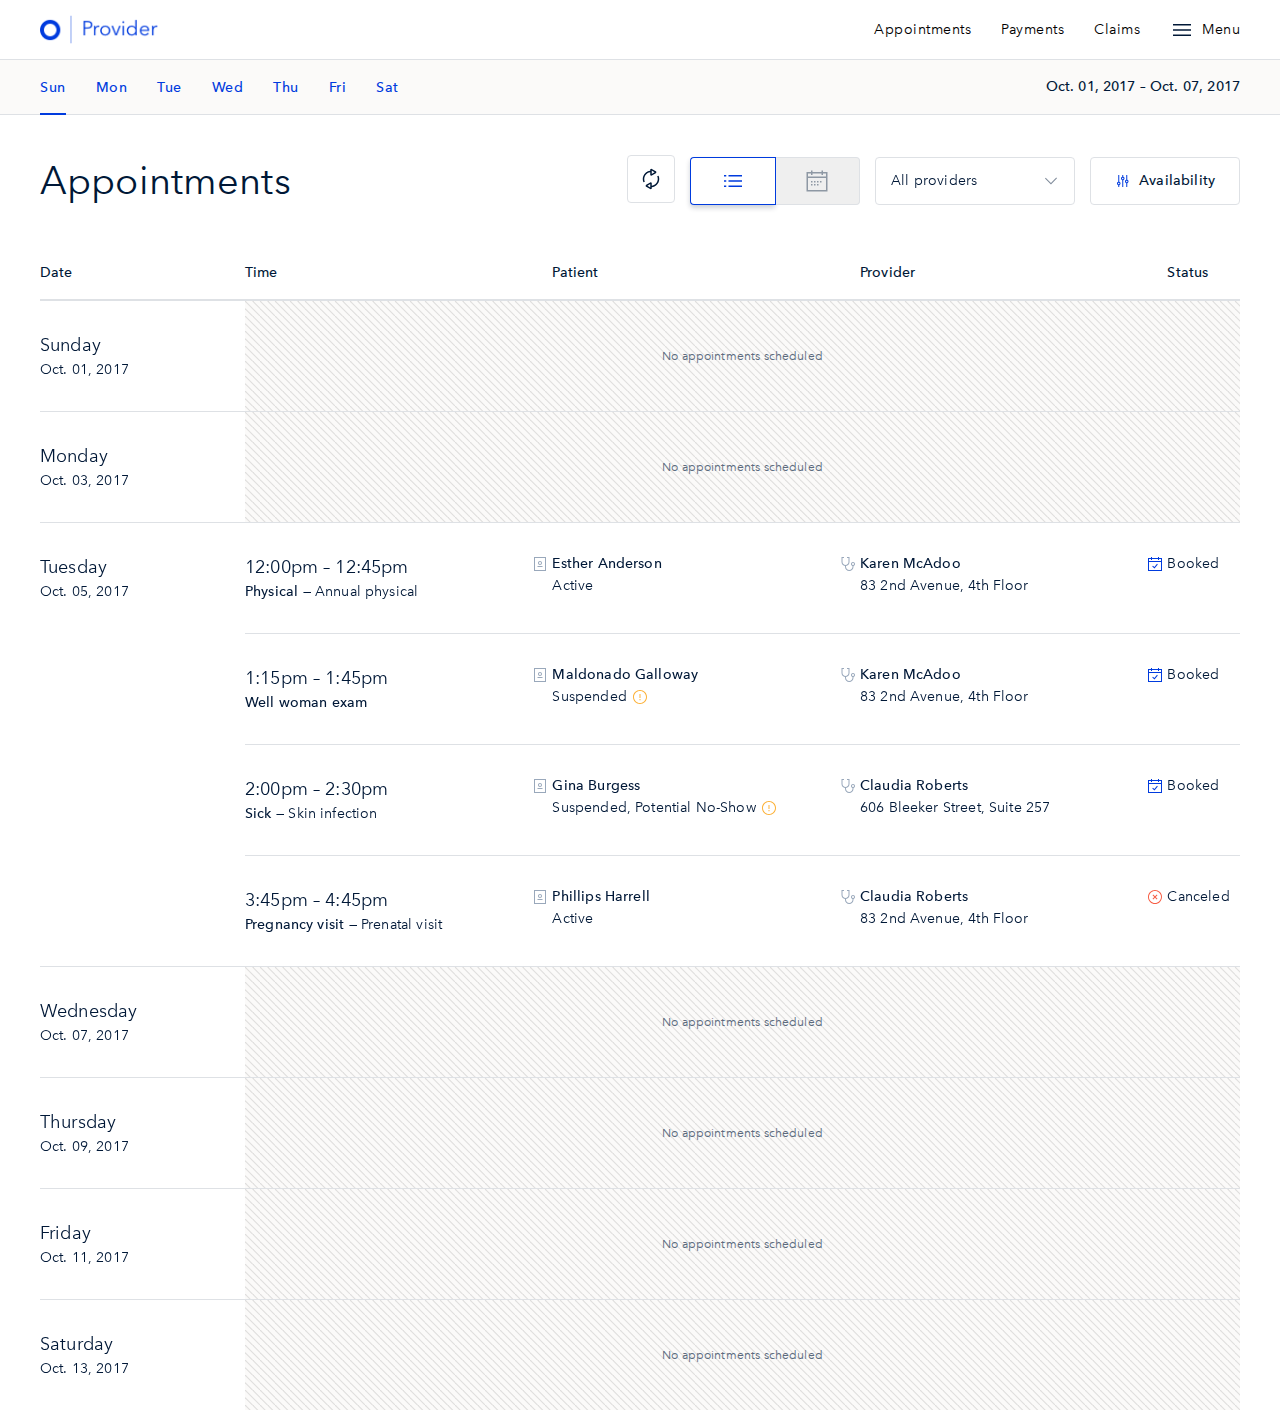
==== commit 425d1100: "made a lot of calendar view. updating the UI based on changes is WIP." ====
--- a/index.html
+++ b/index.html
@@ -5,8 +5,7 @@
   <meta name="viewport" content="user-scalable=no, width=device-width, initial-scale=1.0, maximum-scale=1.0">
   <link rel="stylesheet" type="text/css" href="css/main.css">
   <script type="text/javascript" src="js/libs/jquery.min.js"></script>
-  <script type="text/javascript" src="js/libs/jquery.history.min.js"></script>
-
+  <!-- <script type="text/javascript" src="js/libs/jquery.history.min.js"></script> -->
 
   <script type="text/javascript" src="js/libs/bezier-easing/index.js"></script>
   <script type="text/javascript" src="js/libs/CSSPlugin.min.js"></script>
--- a/css/main.css
+++ b/css/main.css
@@ -26,7 +26,6 @@
   font-size: 14px;
   position: relative;
   min-width: 710px;
-  padding-top: 60px;
   width: 100%; }
   body.white {
     background-color: #fff; }
@@ -39,13 +38,19 @@
   body .hidden {
     visibility: hidden !important; }
   body.inputs .controlWrap.theme, body.dropdowns .controlWrap.theme, body.typeaheads .controlWrap.theme {
+    display: -webkit-box;
+    display: -ms-flexbox;
     display: flex; }
   body.buttons .controlWrap.bsize {
+    display: -webkit-box;
+    display: -ms-flexbox;
     display: flex; }
   body.forms .controlWrap.fsize,
   body.forms .controlWrap.theme,
   body.forms .controlWrap.header,
   body.forms .controlWrap.formErrors {
+    display: -webkit-box;
+    display: -ms-flexbox;
     display: flex; }
 
 h1, h2, h3, h4, h5, h6,
@@ -62,13 +67,20 @@
   width: 100%; }
 
 .vcenter {
+  display: -webkit-box;
+  display: -ms-flexbox;
   display: flex;
-  align-items: center; }
+  -webkit-box-align: center;
+      -ms-flex-align: center;
+          align-items: center; }
 
 form {
   width: 100%;
+  display: -webkit-box;
+  display: -ms-flexbox;
   display: flex;
-  flex-wrap: wrap; }
+  -ms-flex-wrap: wrap;
+      flex-wrap: wrap; }
   form .fieldwrap {
     margin-bottom: 30px; }
 
@@ -82,7 +94,8 @@
   pointer-events: none;
   opacity: 0;
   z-index: 50;
-  transition: 0.4s cubic-bezier(0.7, 0, 0.3, 1); }
+  -webkit-transition: opacity 0.4s cubic-bezier(0.7, 0, 0.3, 1);
+  transition: opacity 0.4s cubic-bezier(0.7, 0, 0.3, 1); }
   .loading-page.loading {
     opacity: 1; }
 
@@ -97,10 +110,13 @@
   z-index: 500;
   pointer-events: none;
   padding: 0 40px;
+  display: -webkit-box;
+  display: -ms-flexbox;
   display: flex;
   pointer-events: none;
   opacity: 1;
   min-width: 580px;
+  -webkit-transition: 0.2s cubic-bezier(0.7, 0, 0.3, 1);
   transition: 0.2s cubic-bezier(0.7, 0, 0.3, 1); }
   .grid.off {
     opacity: 0; }
@@ -239,8 +255,11 @@
   width: calc( (( 12 / 12)*100%) - (30px * (0 / 12)));
   padding: 0 40px;
   margin: 0 auto;
+  display: -webkit-box;
+  display: -ms-flexbox;
   display: flex;
-  flex-wrap: wrap; }
+  -ms-flex-wrap: wrap;
+      flex-wrap: wrap; }
 
 .headerSection {
   padding: 15px 40px;
@@ -249,22 +268,37 @@
   width: 100%;
   height: 60px;
   top: 0;
+  left: 0;
   z-index: 200;
   border-bottom: 1px solid #dee1e5;
-  justify-content: space-between;
+  -webkit-box-pack: justify;
+      -ms-flex-pack: justify;
+          justify-content: space-between;
+  display: -webkit-box;
+  display: -ms-flexbox;
   display: flex;
-  align-items: center;
+  -webkit-box-align: center;
+      -ms-flex-align: center;
+          align-items: center;
   min-width: 710px; }
   .headerSection .logo, .headerSection .logo img {
     height: 100%;
     width: auto; }
   .headerSection .site-nav {
+    display: -webkit-box;
+    display: -ms-flexbox;
     display: flex;
-    justify-content: space-between; }
+    -webkit-box-pack: justify;
+        -ms-flex-pack: justify;
+            justify-content: space-between; }
   .headerSection .nav-item {
     margin-left: 30px;
+    display: -webkit-box;
+    display: -ms-flexbox;
     display: flex;
-    align-items: center; }
+    -webkit-box-align: center;
+        -ms-flex-align: center;
+            align-items: center; }
     .headerSection .nav-item:first-child {
       margin-left: 0; }
   .headerSection .nav-item-icon {
@@ -279,13 +313,23 @@
   top: 60px;
   z-index: 200;
   border-bottom: 1px solid #dee1e5;
-  justify-content: space-between;
+  -webkit-box-pack: justify;
+      -ms-flex-pack: justify;
+          justify-content: space-between;
+  display: -webkit-box;
+  display: -ms-flexbox;
   display: flex;
-  align-items: center;
+  -webkit-box-align: center;
+      -ms-flex-align: center;
+          align-items: center;
   min-width: 710px;
-  transition: box-shadow 0.2s cubic-bezier(0.7, 0, 0.3, 1); }
+  -webkit-transition: -webkit-box-shadow 0.2s cubic-bezier(0.7, 0, 0.3, 1);
+  transition: -webkit-box-shadow 0.2s cubic-bezier(0.7, 0, 0.3, 1);
+  transition: box-shadow 0.2s cubic-bezier(0.7, 0, 0.3, 1);
+  transition: box-shadow 0.2s cubic-bezier(0.7, 0, 0.3, 1), -webkit-box-shadow 0.2s cubic-bezier(0.7, 0, 0.3, 1); }
   .subheader.scrolled {
-    box-shadow: 0 3px 5px rgba(0, 24, 55, 0.2); }
+    -webkit-box-shadow: 0 3px 5px rgba(0, 24, 55, 0.2);
+            box-shadow: 0 3px 5px rgba(0, 24, 55, 0.2); }
   .subheader .underline {
     position: absolute;
     top: 100%;
@@ -293,13 +337,20 @@
     height: 2px;
     background-color: #003BDE;
     margin-top: -1px;
+    -webkit-transition: 0.4s cubic-bezier(0.7, 0, 0.3, 1);
     transition: 0.4s cubic-bezier(0.7, 0, 0.3, 1);
     z-index: 1; }
 
 .subheader-items, .subheader-ctas {
+  display: -webkit-box;
+  display: -ms-flexbox;
   display: flex;
-  align-items: center;
-  justify-content: space-between; }
+  -webkit-box-align: center;
+      -ms-flex-align: center;
+          align-items: center;
+  -webkit-box-pack: justify;
+      -ms-flex-pack: justify;
+          justify-content: space-between; }
   .subheader-items .buttonWrap, .subheader-ctas .buttonWrap {
     margin-left: 15px; }
     .subheader-items .buttonWrap:last-child, .subheader-ctas .buttonWrap:last-child {
@@ -349,6 +400,7 @@
   opacity: 0.4;
   letter-spacing: -0.5px;
   margin-right: 30px;
+  -webkit-transition: 0.2s cubic-bezier(0.7, 0, 0.3, 1);
   transition: 0.2s cubic-bezier(0.7, 0, 0.3, 1); }
   .nav a:hover {
     opacity: 0.8; }
@@ -359,9 +411,6 @@
 a.curr {
   opacity: 1;
   color: #003BDE; }
-
-.subheaderPage {
-  margin-top: 55px; }
 
 .pageTitle {
   font-family: AvenirNext;
@@ -393,7 +442,7 @@
   line-height: 24px; }
 
 .title4, .dd.small .options-wrap .option-prompt, .dd.xsmall .options-wrap .option-prompt, .dd.small .options .option.selected, .dd.xsmall .options .option.selected, .buttonWrap.small .button, .buttonWrap.medium .button, .buttonWrap.large .button, .toggleSwitch .on-text,
-.toggleSwitch .off-text {
+.toggleSwitch .off-text, .appointments-calendar .calendar-header .providers-wrap:empty:after {
   font-family: AvenirNext;
   letter-spacing: .15px;
   color: #001837;
@@ -455,6 +504,7 @@
   .fieldwrap label.label {
     position: absolute;
     color: #5c6b7e;
+    -webkit-transition: 0.2s cubic-bezier(0.7, 0, 0.3, 1);
     transition: 0.2s cubic-bezier(0.7, 0, 0.3, 1); }
   .fieldwrap .error-text {
     position: absolute;
@@ -484,23 +534,28 @@
 
 .tf input[type='text'].field::-webkit-input-placeholder {
   opacity: 0;
+  -webkit-transition: 0.2s cubic-bezier(0.7, 0, 0.3, 1);
   transition: 0.2s cubic-bezier(0.7, 0, 0.3, 1); }
 
 .tf input[type='text'].field::-moz-placeholder {
   opacity: 0;
+  -webkit-transition: 0.2s cubic-bezier(0.7, 0, 0.3, 1);
   transition: 0.2s cubic-bezier(0.7, 0, 0.3, 1); }
 
 .tf input[type='text'].field:-moz-placeholder {
   opacity: 0;
+  -webkit-transition: 0.2s cubic-bezier(0.7, 0, 0.3, 1);
   transition: 0.2s cubic-bezier(0.7, 0, 0.3, 1); }
 
 .tf input[type='text'].field:-ms-input-placeholder {
   opacity: 0;
+  -webkit-transition: 0.2s cubic-bezier(0.7, 0, 0.3, 1);
   transition: 0.2s cubic-bezier(0.7, 0, 0.3, 1); }
 
 .tf.noheader input[type='text'].field:focus::-webkit-input-placeholder {
   opacity: 1;
-  transform: translateY(0); }
+  -webkit-transform: translateY(0);
+          transform: translateY(0); }
 
 .tf.noheader input[type='text'].field:focus::-moz-placeholder {
   opacity: 1;
@@ -537,7 +592,8 @@
   .open.small.header .dropdown.header input[type='text'].field:focus + label,
   .open.small.header .dropdown.header input[type='text'].field.nonempty + label {
     color: #5c6b7e;
-    transform: translateY(-27px); }
+    -webkit-transform: translateY(-27px);
+            transform: translateY(-27px); }
   .open.small:hover.nonempty .label,
   .open.small:hover.header input[type='text'].field.nonempty + label,
   .open.small.header input[type='text'].field:focus + label, .open.small.header .dropdown:hover.nonempty .label,
@@ -560,7 +616,8 @@
   .open.medium.header input[type='text'].field.nonempty + label, .open.medium.header .dropdown.nonempty .label,
   .open.medium.header .dropdown.header input[type='text'].field:focus + label,
   .open.medium.header .dropdown.header input[type='text'].field.nonempty + label {
-    transform: translateY(-33px); }
+    -webkit-transform: translateY(-33px);
+            transform: translateY(-33px); }
   .open.medium:hover.nonempty .label,
   .open.medium:hover.header input[type='text'].field.nonempty + label,
   .open.medium.header input[type='text'].field:focus + label, .open.medium.header .dropdown:hover.nonempty .label,
@@ -582,6 +639,7 @@
   z-index: 1;
   position: absolute;
   bottom: 0px;
+  -webkit-transition: border-color 0.2s cubic-bezier(0.7, 0, 0.3, 1);
   transition: border-color 0.2s cubic-bezier(0.7, 0, 0.3, 1); }
   .open input[type='text']:hover {
     border-color: #99a8bb; }
@@ -600,6 +658,7 @@
   z-index: 1;
   width: 0%;
   height: 1px;
+  -webkit-transition: 0.4s cubic-bezier(0.7, 0, 0.3, 1);
   transition: 0.4s cubic-bezier(0.7, 0, 0.3, 1); }
 
 .open label.label {
@@ -611,9 +670,16 @@
   bottom: 0; }
 
 .closed.xsmall.header {
+  display: -webkit-box;
+  display: -ms-flexbox;
   display: flex;
-  flex-direction: row-reverse;
-  justify-content: space-between; }
+  -webkit-box-orient: horizontal;
+  -webkit-box-direction: reverse;
+      -ms-flex-direction: row-reverse;
+          flex-direction: row-reverse;
+  -webkit-box-pack: justify;
+      -ms-flex-pack: justify;
+          justify-content: space-between; }
   .closed.xsmall.header:hover label.label, .closed.xsmall.header:hover input {
     border-color: #99a8bb;
     color: #001837 !important; }
@@ -625,7 +691,8 @@
   .closed.xsmall.header .label {
     position: relative;
     top: auto;
-    transform: translateY(0);
+    -webkit-transform: translateY(0);
+            transform: translateY(0);
     left: auto;
     white-space: nowrap;
     height: 48px;
@@ -635,6 +702,7 @@
     border-right: 0;
     border-top-left-radius: 4px;
     border-bottom-left-radius: 4px;
+    -webkit-transition: border-color 0.2s cubic-bezier(0.7, 0, 0.3, 1);
     transition: border-color 0.2s cubic-bezier(0.7, 0, 0.3, 1);
     pointer-events: auto;
     cursor: text; }
@@ -647,6 +715,7 @@
       right: 0;
       top: 8px;
       display: none;
+      -webkit-transition: 0.2s cubic-bezier(0.7, 0, 0.3, 1);
       transition: 0.2s cubic-bezier(0.7, 0, 0.3, 1); }
   .closed.xsmall.header input[type='text'].field {
     padding-left: 15px;
@@ -685,7 +754,8 @@
 .closed.small.header input[type='text'].field.nonempty + label.label,
 .closed.small.header input[type='text'].field:focus + label.label,
 .closed.small.header .dropdown.nonempty .label {
-  transform: translateY(-24px); }
+  -webkit-transform: translateY(-24px);
+          transform: translateY(-24px); }
 
 .closed.small input[type='text'].field,
 .closed.small .dropdown {
@@ -700,7 +770,8 @@
 .closed.medium.header input[type='text'].field.nonempty + label.label,
 .closed.medium.header input[type='text'].field:focus + label.label,
 .closed.medium.header .dropdown.nonempty .label {
-  transform: translateY(-24px); }
+  -webkit-transform: translateY(-24px);
+          transform: translateY(-24px); }
 
 .closed.medium input[type='text'].field,
 .closed.medium .dropdown {
@@ -722,6 +793,7 @@
   border: 1px solid #dee1e5;
   width: 100%;
   border-radius: 4px;
+  -webkit-transition: border-color, 0.2s cubic-bezier(0.7, 0, 0.3, 1);
   transition: border-color, 0.2s cubic-bezier(0.7, 0, 0.3, 1); }
   .closed input[type='text'].field:hover, .closed .dropdown:hover {
     border-color: #99a8bb; }
@@ -738,7 +810,8 @@
 .closed label.label {
   top: 50%;
   position: absolute;
-  transform: translateY(-50%);
+  -webkit-transform: translateY(-50%);
+          transform: translateY(-50%);
   left: 16px;
   pointer-events: none; }
 
@@ -772,7 +845,8 @@
 .dd.closed.noheader .dropdown.nonempty .view .selected {
   top: 50%;
   position: absolute;
-  transform: translateY(-50%); }
+  -webkit-transform: translateY(-50%);
+          transform: translateY(-50%); }
 
 .dd.closed .dropdown:after {
   height: 100%;
@@ -783,12 +857,14 @@
 .dd.closed.xsmall .label {
   top: 50%;
   position: absolute;
-  transform: translateY(-50%); }
+  -webkit-transform: translateY(-50%);
+          transform: translateY(-50%); }
 
 .dd.closed.medium .label {
   top: 50%;
   position: absolute;
-  transform: translateY(-50%); }
+  -webkit-transform: translateY(-50%);
+          transform: translateY(-50%); }
 
 .dd.closed .view {
   padding-left: 15px; }
@@ -819,7 +895,7 @@
 .dd.small .options, .dd.xsmall .options {
   margin-top: 52px; }
   .dd.small .options .option, .dd.xsmall .options .option {
-    padding: 12px 15px 12px 39px; }
+    padding: 16px 15px 16px 39px; }
 
 .dd.medium.open .dropdown:after {
   height: 24px; }
@@ -835,7 +911,7 @@
   margin-top: 56px; }
 
 .dd.medium .options-wrap .option {
-  padding: 12px 15px;
+  padding: 16px 15px;
   padding-left: 39px; }
 
 .dd.error .view .label,
@@ -887,6 +963,7 @@
 
 .dd.header .view .selected {
   opacity: 0;
+  -webkit-transition: opacity 0.2s 0.1s cubic-bezier(0.7, 0, 0.3, 1);
   transition: opacity 0.2s 0.1s cubic-bezier(0.7, 0, 0.3, 1); }
 
 .dd.header .nonempty .selected {
@@ -896,6 +973,7 @@
   position: relative;
   cursor: pointer;
   width: 100%;
+  -webkit-transition: border-color 0.4s cubic-bezier(0.7, 0, 0.3, 1);
   transition: border-color 0.4s cubic-bezier(0.7, 0, 0.3, 1); }
   .dd .dropdown:hover:after {
     opacity: 1; }
@@ -909,6 +987,7 @@
     background: url("../img/dropdown-arrow.svg") center center no-repeat;
     background-size: contain;
     opacity: 0.5;
+    -webkit-transition: 0.2s cubic-bezier(0.7, 0, 0.3, 1);
     transition: 0.2s cubic-bezier(0.7, 0, 0.3, 1); }
   .dd .dropdown.expanded {
     overflow: visible;
@@ -921,19 +1000,23 @@
       margin-bottom: 40px;
       pointer-events: auto;
       opacity: 1;
+      -webkit-transition: opacity 0.4s 0s;
       transition: opacity 0.4s 0s; }
   .dd .dropdown .view {
     height: 100%;
     width: 100%;
+    -webkit-transition: 0.2s cubic-bezier(0.7, 0, 0.3, 1);
     transition: 0.2s cubic-bezier(0.7, 0, 0.3, 1); }
   .dd .dropdown .label {
     color: #5c6b7e;
+    -webkit-transition: 0.2s cubic-bezier(0.7, 0, 0.3, 1);
     transition: 0.2s cubic-bezier(0.7, 0, 0.3, 1); }
   .dd .dropdown .options-wrap {
     background-color: #fff;
     border-radius: 4px;
     border: 1px solid #dee1e5;
-    box-shadow: 0 8px 16px rgba(0, 24, 55, 0.1);
+    -webkit-box-shadow: 0 8px 16px rgba(0, 24, 55, 0.1);
+            box-shadow: 0 8px 16px rgba(0, 24, 55, 0.1);
     position: absolute;
     top: -1px;
     left: -1px;
@@ -941,6 +1024,7 @@
     z-index: 1;
     pointer-events: none;
     opacity: 0;
+    -webkit-transition: 0.4s cubic-bezier(0.7, 0, 0.3, 1);
     transition: 0.4s cubic-bezier(0.7, 0, 0.3, 1); }
   .dd .dropdown .option-prompt {
     padding: 16px 15px;
@@ -953,6 +1037,7 @@
     left: 0;
     width: 100%;
     z-index: 1;
+    -webkit-transition: 0.2s cubic-bezier(0.7, 0, 0.3, 1);
     transition: 0.2s cubic-bezier(0.7, 0, 0.3, 1); }
     .dd .dropdown .option-prompt:after {
       content: "";
@@ -965,8 +1050,12 @@
       margin-top: -8px;
       background: url("../img/dropdown-arrow-blue.svg") center center no-repeat;
       background-size: contain;
-      transform: rotate(0deg);
-      transition: transform 0.2s cubic-bezier(0.7, 0, 0.3, 1); }
+      -webkit-transform: rotate(0deg);
+              transform: rotate(0deg);
+      -webkit-transition: -webkit-transform 0.2s cubic-bezier(0.7, 0, 0.3, 1);
+      transition: -webkit-transform 0.2s cubic-bezier(0.7, 0, 0.3, 1);
+      transition: transform 0.2s cubic-bezier(0.7, 0, 0.3, 1);
+      transition: transform 0.2s cubic-bezier(0.7, 0, 0.3, 1), -webkit-transform 0.2s cubic-bezier(0.7, 0, 0.3, 1); }
     .dd .dropdown .option-prompt:hover {
       background-color: #efefef; }
       .dd .dropdown .option-prompt:hover:after {
@@ -975,12 +1064,14 @@
     height: 0;
     max-height: 250px;
     overflow: auto;
+    -webkit-transition: 0.4s cubic-bezier(0.7, 0, 0.3, 1);
     transition: 0.4s cubic-bezier(0.7, 0, 0.3, 1); }
     .dd .dropdown .options .option {
       cursor: pointer;
       position: relative;
       z-index: 2;
       width: 100%;
+      -webkit-transition: 0.2s cubic-bezier(0.7, 0, 0.3, 1);
       transition: 0.2s cubic-bezier(0.7, 0, 0.3, 1); }
       .dd .dropdown .options .option:not(.disabled):hover {
         color: #001837;
@@ -992,7 +1083,7 @@
           content: "";
           left: 15px;
           position: absolute;
-          top: 12px;
+          top: 16px;
           background: url("../img/icon_checkmark-blue.svg") center center no-repeat;
           background-size: contain;
           width: 16px;
@@ -1013,6 +1104,7 @@
   opacity: 0;
   width: 100%;
   pointer-events: none;
+  -webkit-transition: opacity 0.2s cubic-bezier(0.7, 0, 0.3, 1);
   transition: opacity 0.2s cubic-bezier(0.7, 0, 0.3, 1); }
 
 .dd.typeahead.small .typeaheadInput,
@@ -1043,11 +1135,13 @@
     content: "";
     top: 50%;
     position: absolute;
-    transform: translateY(-50%);
+    -webkit-transform: translateY(-50%);
+            transform: translateY(-50%);
     width: 100%;
     z-index: 5;
     pointer-events: none;
     opacity: 0;
+    -webkit-transition: 0.2s cubic-bezier(0.7, 0, 0.3, 1);
     transition: 0.2s cubic-bezier(0.7, 0, 0.3, 1); }
   .dd.typeahead .options:before {
     background: #fff url("../img/loading.gif") center center no-repeat;
@@ -1077,16 +1171,20 @@
   opacity: 0; }
 
 .dd.typeahead.header.open.small .expanded .label {
-  transform: translateY(-27px); }
+  -webkit-transform: translateY(-27px);
+          transform: translateY(-27px); }
 
 .dd.typeahead.header.open.medium .expanded .label {
-  transform: translateY(-33px); }
+  -webkit-transform: translateY(-33px);
+          transform: translateY(-33px); }
 
 .dd.typeahead.header.closed.small .expanded .label {
-  transform: translateY(-24px); }
+  -webkit-transform: translateY(-24px);
+          transform: translateY(-24px); }
 
 .dd.typeahead.header.closed.medium .expanded .label {
-  transform: translateY(-24px); }
+  -webkit-transform: translateY(-24px);
+          transform: translateY(-24px); }
 
 .dd.typeahead.noheader .expanded .option-prompt {
   color: transparent; }
@@ -1110,7 +1208,8 @@
 .dd.typeahead.closed.noheader input[type='text'].typeaheadInput {
   top: 50%;
   position: absolute;
-  transform: translateY(-50%); }
+  -webkit-transform: translateY(-50%);
+          transform: translateY(-50%); }
 
 body.buttons .grid .grid-col {
   width: calc( (( 1 / 8)*100%) - (30px * (7 / 8)));
@@ -1186,9 +1285,14 @@
     padding: 20px; }
   .buttonWrap.icon .button {
     padding: inherit 24px;
+    display: -webkit-box;
+    display: -ms-flexbox;
     display: flex;
-    align-content: center;
-    align-items: center; }
+    -ms-flex-line-pack: center;
+        align-content: center;
+    -webkit-box-align: center;
+        -ms-flex-align: center;
+            align-items: center; }
   .buttonWrap.icon .icon-wrap {
     margin-right: 8px; }
     .buttonWrap.icon .icon-wrap.icon-small {
@@ -1230,8 +1334,8 @@
     background-color: #efefef; }
   .buttonWrap.secondary.disabled .button,
   .buttonWrap.secondary.disabled .button:hover {
-    border-color: #dee1e5;
-    background-color: #fff; }
+    border-color: #99a8bb;
+    background-color: #efefef; }
   .buttonWrap.destructive .button {
     background-color: #F75C43;
     color: #fff; }
@@ -1275,7 +1379,8 @@
       height: 100%;
       top: 50%;
       position: absolute;
-      transform: translateY(-50%);
+      -webkit-transform: translateY(-50%);
+              transform: translateY(-50%);
       right: 24px;
       background-size: 16px; }
   .buttonWrap .action-dropdown {
@@ -1290,16 +1395,24 @@
     width: 100%;
     height: 100%;
     opacity: 0;
+    -webkit-transition: 0.2s cubic-bezier(0.7, 0, 0.3, 1);
     transition: 0.2s cubic-bezier(0.7, 0, 0.3, 1);
+    -webkit-transition-property: opacity, width, -webkit-box-shadow;
+    transition-property: opacity, width, -webkit-box-shadow;
     transition-property: opacity, width, box-shadow;
+    transition-property: opacity, width, box-shadow, -webkit-box-shadow;
     pointer-events: none;
     overflow: hidden; }
     .buttonWrap .action-dropdown.expanded {
       opacity: 1;
       pointer-events: auto;
       width: 276px;
-      box-shadow: 0 8px 16px rgba(0, 24, 55, 0.1);
+      -webkit-box-shadow: 0 8px 16px rgba(0, 24, 55, 0.1);
+              box-shadow: 0 8px 16px rgba(0, 24, 55, 0.1);
+      -webkit-transition-property: width, -webkit-box-shadow;
+      transition-property: width, -webkit-box-shadow;
       transition-property: width, box-shadow;
+      transition-property: width, box-shadow, -webkit-box-shadow;
       border-top-right-radius: 0; }
       .buttonWrap .action-dropdown.expanded + .button {
         border-bottom-left-radius: 0;
@@ -1325,10 +1438,15 @@
     cursor: pointer;
     opacity: 0;
     min-width: 276px;
+    -webkit-transition: opacity 0.2s cubic-bezier(0.7, 0, 0.3, 1);
     transition: opacity 0.2s cubic-bezier(0.7, 0, 0.3, 1);
+    display: -webkit-box;
+    display: -ms-flexbox;
     display: flex;
     position: relative;
-    justify-content: space-between; }
+    -webkit-box-pack: justify;
+        -ms-flex-pack: justify;
+            justify-content: space-between; }
     .buttonWrap .button-action:hover {
       background-color: rgba(0, 59, 222, 0.04); }
     .buttonWrap .button-action.icon {
@@ -1339,7 +1457,8 @@
         height: 16px;
         top: 50%;
         position: absolute;
-        transform: translateY(-50%);
+        -webkit-transform: translateY(-50%);
+                transform: translateY(-50%);
         left: 16px;
         opacity: 0.5;
         background-position: center center;
@@ -1366,6 +1485,8 @@
       color: #99a8bb; }
 
 .button-dropdown-group-wrap {
+  display: -webkit-box;
+  display: -ms-flexbox;
   display: flex; }
   .button-dropdown-group-wrap .buttonWrap:not(.icon-only-action) .button {
     border-top-right-radius: 0;
@@ -1397,6 +1518,7 @@
   cursor: pointer;
   padding: 0 24px;
   font-weight: 500;
+  -webkit-transition: 0.2s cubic-bezier(0.7, 0, 0.3, 1);
   transition: 0.2s cubic-bezier(0.7, 0, 0.3, 1);
   text-overflow: ellipsis;
   text-align: center;
@@ -1438,6 +1560,7 @@
   position: relative;
   z-index: 4; }
   .dd.match-line-height-3 .view .selected {
+    -webkit-transition: opacity 0.2s 0s cubic-bezier(0.7, 0, 0.3, 1);
     transition: opacity 0.2s 0s cubic-bezier(0.7, 0, 0.3, 1); }
 
 .dd.match-line-height-3 .options-wrap {
@@ -1468,11 +1591,13 @@
   font: inherit; }
 
 .dd.match-line-height-3.closed.noheader .dropdown.nonempty:not(.expanded) .view .label {
-  transition-delay: 0.2s; }
+  -webkit-transition-delay: 0.2s;
+          transition-delay: 0.2s; }
 
 .dd.match-line-height-3.closed.noheader .dropdown.nonempty:not(.expanded) .view .selected {
   opacity: 1;
-  transition-delay: 0.2s; }
+  -webkit-transition-delay: 0.2s;
+          transition-delay: 0.2s; }
 
 .dd.match-line-height-3.open.error .underline,
 .dd.match-line-height-3.open.error:hover .underline {
@@ -1498,19 +1623,23 @@
   margin: 0 auto;
   background-color: #dee1e5;
   z-index: 4;
+  -webkit-transition: 0.2s cubic-bezier(0.7, 0, 0.3, 1);
   transition: 0.2s cubic-bezier(0.7, 0, 0.3, 1); }
 
 .dd.match-line-height-3.open .view {
-  transition-delay: 0.0666666667s; }
+  -webkit-transition-delay: 0.0666666667s;
+          transition-delay: 0.0666666667s; }
 
 .dd.match-line-height-3.open .expanded .underline,
 .dd.match-line-height-3.open.error .expanded .underline {
   background-color: #dee1e5;
-  transform: translate3d(-12px, 8px, 0);
+  -webkit-transform: translate3d(-12px, 8px, 0);
+          transform: translate3d(-12px, 8px, 0);
   width: calc(100% + 24px); }
 
 .dd.match-line-height-3.open.small .expanded .underline {
-  transform: translate3d(-12px, 12px, 0); }
+  -webkit-transform: translate3d(-12px, 12px, 0);
+          transform: translate3d(-12px, 12px, 0); }
 
 .dd.match-line-height-3.open.header.small .nonempty .options-wrap, .dd.match-line-height-3.open.header.medium .nonempty .options-wrap {
   margin-top: -16px; }
@@ -1569,30 +1698,35 @@
   padding: 16px 0; }
 
 .dd.match-line-height-3.open.noheader .nonempty:not(.expanded) .label {
+  -webkit-transition: 0s;
   transition: 0s; }
 
 .dd.match-line-height-3.open.noheader .expanded .view .selected {
   opacity: 0;
-  transition-delay: 0s; }
+  -webkit-transition-delay: 0s;
+          transition-delay: 0s; }
 
 .dd.match-line-height-3.open.noheader .expanded .view .selected, .dd.match-line-height-3.open.noheader .expanded .view .label {
   font: inherit; }
 
 .dd.match-line-height-3.open .dropdown:after {
-  transform-origin: center left; }
+  -webkit-transform-origin: center left;
+          transform-origin: center left; }
 
 .dd.match-line-height-3.open .dropdown .option-prompt {
   padding-left: 0; }
   .dd.match-line-height-3.open .dropdown .option-prompt:after {
     right: 0px;
-    transform-origin: center left; }
+    -webkit-transform-origin: center left;
+            transform-origin: center left; }
 
 .dd.match-line-height-3.open .dropdown.expanded {
   border: 0;
   border-color: transparent; }
   .dd.match-line-height-3.open .dropdown.expanded .view {
     opacity: 1;
-    transition-delay: 0s; }
+    -webkit-transition-delay: 0s;
+            transition-delay: 0s; }
   .dd.match-line-height-3.open .dropdown.expanded .option-prompt {
     padding-left: 12px; }
   .dd.match-line-height-3.open .dropdown.expanded .view {
@@ -1615,18 +1749,24 @@
     position: absolute;
     top: 0;
     left: 50%;
+    -webkit-transition: 0.2s cubic-bezier(0.7, 0, 0.3, 1);
     transition: 0.2s cubic-bezier(0.7, 0, 0.3, 1); }
   .toggle:hover:after {
     background: #99a8bb; }
   .toggle .toggle-btn {
     cursor: pointer;
+    display: -webkit-inline-box;
+    display: -ms-inline-flexbox;
     display: inline-flex;
-    align-items: center;
+    -webkit-box-align: center;
+        -ms-flex-align: center;
+            align-items: center;
     border: 1px solid #dee1e5;
     padding: 0 30px;
     background-color: #fff;
     text-align: center;
     min-width: 60px;
+    -webkit-transition: 0.2s cubic-bezier(0.7, 0, 0.3, 1);
     transition: 0.2s cubic-bezier(0.7, 0, 0.3, 1); }
     .toggle .toggle-btn:first-child {
       border-radius: 4px 0 0 4px;
@@ -1653,12 +1793,14 @@
   .toggle.selected-state .toggle-btn.sel {
     background-color: #fff;
     border-color: #003BDE;
-    box-shadow: 0 3px 5px rgba(0, 24, 55, 0.2); }
+    -webkit-box-shadow: 0 3px 5px rgba(0, 24, 55, 0.2);
+            box-shadow: 0 3px 5px rgba(0, 24, 55, 0.2); }
     .toggle.selected-state .toggle-btn.sel .text, .toggle.selected-state .toggle-btn.sel .small label, .small .toggle.selected-state .toggle-btn.sel label, .toggle.selected-state .toggle-btn.sel .small input[type='text'], .small .toggle.selected-state .toggle-btn.sel input[type='text'], .toggle.selected-state .toggle-btn.sel .xsmall label, .xsmall .toggle.selected-state .toggle-btn.sel label, .toggle.selected-state .toggle-btn.sel .xsmall input[type='text'], .xsmall .toggle.selected-state .toggle-btn.sel input[type='text'], .toggle.selected-state .toggle-btn.sel .dd.xsmall, .toggle.selected-state .toggle-btn.sel .dd.small, .toggle.selected-state .toggle-btn.sel .buttonWrap .button-action, .buttonWrap .toggle.selected-state .toggle-btn.sel .button-action {
       color: #003BDE; }
 
 a.textLink {
   font-weight: 600;
+  -webkit-transition: border-color 0.2s cubic-bezier(0.7, 0, 0.3, 1);
   transition: border-color 0.2s cubic-bezier(0.7, 0, 0.3, 1);
   cursor: pointer;
   border-bottom: 1px solid rgba(0, 59, 222, 0);
@@ -1695,13 +1837,16 @@
   padding: 20px;
   border: 1px solid #dee1e5;
   border-radius: 4px;
-  box-shadow: 0 8px 16px rgba(0, 24, 55, 0.1);
+  -webkit-box-shadow: 0 8px 16px rgba(0, 24, 55, 0.1);
+          box-shadow: 0 8px 16px rgba(0, 24, 55, 0.1);
+  -webkit-transition: 0.4s cubic-bezier(0.7, 0, 0.3, 1);
   transition: 0.4s cubic-bezier(0.7, 0, 0.3, 1);
   z-index: 150; }
   .popover.closed {
     opacity: 0;
     pointer-events: none;
-    transform: translateY(-15px); }
+    -webkit-transform: translateY(-15px);
+            transform: translateY(-15px); }
   .popover .close {
     position: absolute;
     top: 10px;
@@ -1711,6 +1856,7 @@
     background: url("../img/icon_close_16.svg") center center no-repeat;
     opacity: 0.5;
     cursor: pointer;
+    -webkit-transition: opacity 0.2s cubic-bezier(0.7, 0, 0.3, 1);
     transition: opacity 0.2s cubic-bezier(0.7, 0, 0.3, 1); }
     .popover .close:hover {
       opacity: 1; }
@@ -1756,15 +1902,20 @@
     background-color: #f9f9f9;
     border: 1px dashed #99a8bb;
     cursor: pointer;
-    transition: box-shadow 0.4s cubic-bezier(0.7, 0, 0.3, 1); }
+    -webkit-transition: -webkit-box-shadow 0.4s cubic-bezier(0.7, 0, 0.3, 1);
+    transition: -webkit-box-shadow 0.4s cubic-bezier(0.7, 0, 0.3, 1);
+    transition: box-shadow 0.4s cubic-bezier(0.7, 0, 0.3, 1);
+    transition: box-shadow 0.4s cubic-bezier(0.7, 0, 0.3, 1), -webkit-box-shadow 0.4s cubic-bezier(0.7, 0, 0.3, 1); }
     .anatomy-card.add:hover {
-      box-shadow: 0 8px 16px rgba(0, 24, 55, 0.1); }
+      -webkit-box-shadow: 0 8px 16px rgba(0, 24, 55, 0.1);
+              box-shadow: 0 8px 16px rgba(0, 24, 55, 0.1); }
     .anatomy-card.add .addText {
       text-align: center;
       padding-top: 37px;
       top: 50%;
       position: absolute;
-      transform: translateY(-50%);
+      -webkit-transform: translateY(-50%);
+              transform: translateY(-50%);
       left: 0;
       right: 0;
       margin: 0 auto;
@@ -1791,6 +1942,7 @@
   border: 1px solid #99a8bb;
   cursor: pointer;
   background-color: #fff;
+  -webkit-transition: border-color 0.2s cubic-bezier(0.7, 0, 0.3, 1);
   transition: border-color 0.2s cubic-bezier(0.7, 0, 0.3, 1); }
   .checkbox:hover, .checkbox.checked:hover {
     border-color: #001837; }
@@ -1798,11 +1950,20 @@
     background: #fff url("../img/checkbox-checkmark.svg") center center no-repeat;
     border-color: #5c6b7e; }
 
+.checkbox + .checkbox-text {
+  cursor: pointer; }
+
 .titleAndTableFilterWrap {
+  display: -webkit-box;
+  display: -ms-flexbox;
   display: flex;
-  justify-content: space-between;
+  -webkit-box-pack: justify;
+      -ms-flex-pack: justify;
+          justify-content: space-between;
   width: 100%;
-  align-items: center; }
+  -webkit-box-align: center;
+      -ms-flex-align: center;
+          align-items: center; }
   .titleAndTableFilterWrap .table-filters {
     padding: 0;
     padding-bottom: 40px;
@@ -1821,15 +1982,20 @@
   .tooltip-wrapper .tooltip-icon {
     top: 50%;
     position: absolute;
-    transform: translateY(-50%);
+    -webkit-transform: translateY(-50%);
+            transform: translateY(-50%);
+    -webkit-transition: opacity 0.2s cubic-bezier(0.7, 0, 0.3, 1);
     transition: opacity 0.2s cubic-bezier(0.7, 0, 0.3, 1); }
     .tooltip-wrapper .tooltip-icon:hover + .tooltip {
       opacity: 1;
-      transform: translateY(0); }
+      -webkit-transform: translateY(0);
+              transform: translateY(0); }
     .tooltip-wrapper .tooltip-icon.flip ~ .tooltip {
       left: auto;
       right: 0;
-      justify-content: flex-end; }
+      -webkit-box-pack: end;
+          -ms-flex-pack: end;
+              justify-content: flex-end; }
   .tooltip-wrapper .tooltip {
     position: absolute;
     top: 100%;
@@ -1839,16 +2005,23 @@
     width: 300px;
     opacity: 0;
     pointer-events: none;
-    transform: translateY(-15px);
+    -webkit-transform: translateY(-15px);
+            transform: translateY(-15px);
+    -webkit-transition: 0.2s cubic-bezier(0.7, 0, 0.3, 1);
     transition: 0.2s cubic-bezier(0.7, 0, 0.3, 1);
+    display: -webkit-box;
+    display: -ms-flexbox;
     display: flex;
-    justify-content: flex-start;
+    -webkit-box-pack: start;
+        -ms-flex-pack: start;
+            justify-content: flex-start;
     z-index: 150; }
   .tooltip-wrapper .tooltip-inner {
     padding: 15px;
     border: 1px solid #dee1e5;
     background-color: #f9f9f9;
-    box-shadow: 0 3px 5px rgba(0, 24, 55, 0.2);
+    -webkit-box-shadow: 0 3px 5px rgba(0, 24, 55, 0.2);
+            box-shadow: 0 3px 5px rgba(0, 24, 55, 0.2);
     display: inline-block; }
 
 .modal-container {
@@ -1860,12 +2033,14 @@
   background-color: rgba(239, 239, 239, 0.85);
   z-index: 300;
   pointer-events: auto;
+  -webkit-transition: opacity 0.2s cubic-bezier(0.7, 0, 0.3, 1);
   transition: opacity 0.2s cubic-bezier(0.7, 0, 0.3, 1); }
   .modal-container.closed {
     opacity: 0;
     pointer-events: none; }
     .modal-container.closed .modal {
-      transform: scale(0.9) translateY(-50%);
+      -webkit-transform: scale(0.9) translateY(-50%);
+              transform: scale(0.9) translateY(-50%);
       opacity: 0.5; }
   .modal-container.closeable .close {
     display: block; }
@@ -1874,14 +2049,17 @@
   border-radius: 4px;
   background-color: #fff;
   padding: 80px;
-  box-shadow: 0 20px 35px rgba(0, 24, 55, 0.1);
+  -webkit-box-shadow: 0 20px 35px rgba(0, 24, 55, 0.1);
+          box-shadow: 0 20px 35px rgba(0, 24, 55, 0.1);
   top: 50%;
   position: absolute;
-  transform: translateY(-50%);
+  -webkit-transform: translateY(-50%);
+          transform: translateY(-50%);
   position: absolute;
   left: 0;
   right: 0;
   margin: 0 auto;
+  -webkit-transition: 0.4s cubic-bezier(0.7, 0, 0.3, 1);
   transition: 0.4s cubic-bezier(0.7, 0, 0.3, 1); }
   .modal.nopadding {
     padding: 0; }
@@ -1906,6 +2084,7 @@
     cursor: pointer;
     opacity: 0.5;
     display: none;
+    -webkit-transition: opacity 0.2s cubic-bezier(0.7, 0, 0.3, 1);
     transition: opacity 0.2s cubic-bezier(0.7, 0, 0.3, 1); }
     .modal .close:hover {
       opacity: 1; }
@@ -1918,16 +2097,23 @@
   height: 100vh;
   width: 420px;
   z-index: 250;
-  box-shadow: -20px 0 35px rgba(0, 24, 55, 0.1);
+  -webkit-box-shadow: -20px 0 35px rgba(0, 24, 55, 0.1);
+          box-shadow: -20px 0 35px rgba(0, 24, 55, 0.1);
+  -webkit-transition: 0.4s cubic-bezier(0.7, 0, 0.3, 1);
   transition: 0.4s cubic-bezier(0.7, 0, 0.3, 1);
-  transition-property: transform, box-shadow; }
+  -webkit-transition-property: -webkit-transform, -webkit-box-shadow;
+  transition-property: -webkit-transform, -webkit-box-shadow;
+  transition-property: transform, box-shadow;
+  transition-property: transform, box-shadow, -webkit-transform, -webkit-box-shadow; }
   @media only screen and (max-width: 710px) {
     .slideout {
       width: 100%;
       max-width: 420px; } }
   .slideout.collapsed {
-    box-shadow: 0 0 0 transparent;
-    transform: translateX(100%); }
+    -webkit-box-shadow: 0 0 0 transparent;
+            box-shadow: 0 0 0 transparent;
+    -webkit-transform: translateX(100%);
+            transform: translateX(100%); }
   .slideout .close {
     background: url("../img/icon_close_24.svg") center center no-repeat;
     width: 24px;
@@ -1944,8 +2130,12 @@
     min-height: 115px;
     background-color: #fbfaf9;
     padding: 0 40px;
+    display: -webkit-box;
+    display: -ms-flexbox;
     display: flex;
-    align-items: center;
+    -webkit-box-align: center;
+        -ms-flex-align: center;
+            align-items: center;
     border-bottom: 1px solid #dee1e5; }
   .slideout .slideoutTitleInner {
     padding-top: 20px;
@@ -1956,8 +2146,13 @@
     .slideout .slideout-section:last-child {
       border-bottom: 0; }
   .slideout .slideoutContent {
+    display: -webkit-box;
+    display: -ms-flexbox;
     display: flex;
-    flex-direction: column;
+    -webkit-box-orient: vertical;
+    -webkit-box-direction: normal;
+        -ms-flex-direction: column;
+            flex-direction: column;
     height: 100%; }
   .slideout .slideout-sections-wrap {
     height: 100%;
@@ -1977,11 +2172,15 @@
   margin-top: 30px; }
 
 .data-list.right .data-row {
+  display: -webkit-box;
+  display: -ms-flexbox;
   display: flex; }
   .data-list.right .data-row .value {
     text-align: right; }
 
 .data-list.thirds .data-row {
+  display: -webkit-box;
+  display: -ms-flexbox;
   display: flex; }
   .data-list.thirds .data-row .key {
     width: 33.33%; }
@@ -1989,6 +2188,8 @@
     width: 66.66%; }
 
 .data-list.halfs .data-row {
+  display: -webkit-box;
+  display: -ms-flexbox;
   display: flex; }
   .data-list.halfs .data-row .key,
   .data-list.halfs .data-row .value {
@@ -1997,8 +2198,12 @@
 .data-row {
   padding: 15px 0;
   border-bottom: 1px solid #dee1e5;
+  display: -webkit-box;
+  display: -ms-flexbox;
   display: flex;
-  justify-content: space-between; }
+  -webkit-box-pack: justify;
+      -ms-flex-pack: justify;
+          justify-content: space-between; }
   .data-row .value,
   .data-row .key {
     display: block;
@@ -2013,9 +2218,15 @@
   border-radius: 15px;
   background-color: #5c6b7e;
   position: relative;
+  display: -webkit-box;
+  display: -ms-flexbox;
   display: flex;
-  justify-content: space-between;
-  align-items: center;
+  -webkit-box-pack: justify;
+      -ms-flex-pack: justify;
+          justify-content: space-between;
+  -webkit-box-align: center;
+      -ms-flex-align: center;
+          align-items: center;
   padding: 0 10px;
   cursor: pointer; }
   .toggleSwitch.false .on-text {
@@ -2025,7 +2236,8 @@
     .toggleSwitch.true .off-text {
       opacity: 0; }
     .toggleSwitch.true::after {
-      transform: translateX(40px); }
+      -webkit-transform: translateX(40px);
+              transform: translateX(40px); }
   .toggleSwitch::after {
     height: 30px;
     width: 30px;
@@ -2036,49 +2248,97 @@
     top: -2px;
     border-radius: 15px;
     left: 0;
-    box-shadow: 0 1px 2px rgba(0, 24, 55, 0.3);
+    -webkit-box-shadow: 0 1px 2px rgba(0, 24, 55, 0.3);
+            box-shadow: 0 1px 2px rgba(0, 24, 55, 0.3);
+    -webkit-transition: 0.2s cubic-bezier(0.7, 0, 0.3, 1);
     transition: 0.2s cubic-bezier(0.7, 0, 0.3, 1); }
   .toggleSwitch:hover::after {
-    box-shadow: 0 3px 5px rgba(0, 24, 55, 0.2);
+    -webkit-box-shadow: 0 3px 5px rgba(0, 24, 55, 0.2);
+            box-shadow: 0 3px 5px rgba(0, 24, 55, 0.2);
     background-color: #f9f9f9;
     border-color: #99a8bb; }
   .toggleSwitch .on-text,
   .toggleSwitch .off-text {
     color: #fff;
+    -webkit-transition: opacity 0.2s cubic-bezier(0.7, 0, 0.3, 1);
     transition: opacity 0.2s cubic-bezier(0.7, 0, 0.3, 1); }
 
+body.calView {
+  overflow: hidden; }
+
+.appointments-view {
+  padding: 0;
+  height: 100%;
+  display: -webkit-box;
+  display: -ms-flexbox;
+  display: flex; }
+  .appointments-view .content {
+    height: 100%;
+    padding: 0; }
+
 .dashboard-header {
-  padding-top: 25px;
-  padding-bottom: 25px; }
+  padding-bottom: 40px; }
   .dashboard-header .content {
+    display: -webkit-box;
+    display: -ms-flexbox;
     display: flex;
-    justify-content: space-between; }
-  .dashboard-header .pageTitle,
+    -webkit-box-pack: justify;
+        -ms-flex-pack: justify;
+            justify-content: space-between; }
   .dashboard-header .actions {
-    margin: 15px 0; }
-  .dashboard-header .actions {
+    display: -webkit-box;
+    display: -ms-flexbox;
     display: flex;
-    justify-content: flex-end;
-    align-items: center;
-    align-content: center; }
+    -webkit-box-pack: end;
+        -ms-flex-pack: end;
+            justify-content: flex-end;
+    -webkit-box-align: center;
+        -ms-flex-align: center;
+            align-items: center;
+    -ms-flex-line-pack: center;
+        align-content: center; }
   .dashboard-header .action-wrap {
     margin-right: 15px; }
     .dashboard-header .action-wrap:last-child {
       margin-right: 0; }
     .dashboard-header .action-wrap .dropdown {
       width: 200px; }
+  .dashboard-header .toggle-btn .icon {
+    width: 24px;
+    height: 24px;
+    -webkit-transition: 0.2s cubic-bezier(0.7, 0, 0.3, 1);
+    transition: 0.2s cubic-bezier(0.7, 0, 0.3, 1); }
+  .dashboard-header .toggle-btn[value=List] .icon {
+    background: url("../img/icon_list_24.svg") center center no-repeat;
+    background-size: contain;
+    opacity: 0.4; }
+  .dashboard-header .toggle-btn[value=Cal] .icon {
+    background: url("../img/icon_calendar_24.svg") center center no-repeat;
+    background-size: contain;
+    opacity: 0.4; }
+  .dashboard-header .toggle-btn.sel[value=List] .icon {
+    background: url("../img/icon_list_24-blue.svg") center center no-repeat;
+    opacity: 1; }
+  .dashboard-header .toggle-btn.sel[value=Cal] .icon {
+    background: url("../img/icon_calendar_24-blue.svg") center center no-repeat;
+    opacity: 1; }
+  .dashboard-header .toggle-btn:not(.sel):hover .icon {
+    opacity: 0.8; }
 
 .appointments-list {
-  padding-top: 0; }
+  padding: 0 40px;
+  width: 100%; }
   .appointments-list.all-providers .appt-wrapper {
+    display: -webkit-box;
+    display: -ms-flexbox;
     display: flex; }
   .appointments-list.claudia-roberts-only .appt-wrapper:not(.claudia-roberts) {
     display: none; }
   .appointments-list.karen-mcadoo-only .appt-wrapper:not(.karen-mcadoo) {
     display: none; }
-  .appointments-list .list-wrap {
-    width: 100%; }
   .appointments-list .list-row {
+    display: -webkit-box;
+    display: -ms-flexbox;
     display: flex;
     width: 100%; }
   .appointments-list .col {
@@ -2099,6 +2359,8 @@
     top: 115px;
     z-index: 3; }
   .appointments-list .appointment-fields {
+    display: -webkit-box;
+    display: -ms-flexbox;
     display: flex; }
   .appointments-list .appointments-wrapper,
   .appointments-list .appointment-fields {
@@ -2118,11 +2380,16 @@
       display: block;
       top: 50%;
       position: absolute;
-      transform: translateY(-50%);
+      -webkit-transform: translateY(-50%);
+              transform: translateY(-50%);
       margin: 0 auto;
       left: 0;
       right: 0; }
+  .appointments-list .temp-wrapper .appt-wrapper:first-child {
+    border-top: 1px solid #dee1e5; }
   .appointments-list .appt-wrapper {
+    display: -webkit-box;
+    display: -ms-flexbox;
     display: flex;
     border-top: 1px solid #dee1e5;
     background-color: #fff;
@@ -2149,11 +2416,13 @@
       border-top-right-radius: 4px;
       border-bottom-right-radius: 4px; }
     .appointments-list .appt-wrapper:not(.selected):hover {
-      box-shadow: 0 8px 16px rgba(0, 24, 55, 0.1);
+      -webkit-box-shadow: 0 8px 16px rgba(0, 24, 55, 0.1);
+              box-shadow: 0 8px 16px rgba(0, 24, 55, 0.1);
       z-index: 2; }
       .appointments-list .appt-wrapper:not(.selected):hover::after, .appointments-list .appt-wrapper:not(.selected):hover::before {
         content: "";
-        box-shadow: 0 8px 16px rgba(0, 24, 55, 0.1); }
+        -webkit-box-shadow: 0 8px 16px rgba(0, 24, 55, 0.1);
+                box-shadow: 0 8px 16px rgba(0, 24, 55, 0.1); }
     .appointments-list .appt-wrapper.selected {
       background-color: #F5F7FE; }
       .appointments-list .appt-wrapper.selected::after, .appointments-list .appt-wrapper.selected::before {
@@ -2167,8 +2436,6 @@
           background-color: #EBF0FE; }
     .appointments-list .appt-wrapper:first-child {
       border-top: 0; }
-      .appointments-list .appt-wrapper:first-child:hover {
-        border-top: 1px solid #dee1e5; }
     .appointments-list .appt-wrapper .col {
       padding: 30px 0;
       background-color: #fff; }
@@ -2179,8 +2446,12 @@
     .toggleSwitch .appointments-list .date-row .col.patient .off-text::before {
       background: url("../img/icon_idcard_16-lightgray.svg") center center no-repeat; }
     .appointments-list .date-row .col.patient .eligibility {
+      display: -webkit-box;
+      display: -ms-flexbox;
       display: flex;
-      align-items: center; }
+      -webkit-box-align: center;
+          -ms-flex-align: center;
+              align-items: center; }
       .appointments-list .date-row .col.patient .eligibility .tooltip-wrapper {
         margin-left: 5px; }
     .appointments-list .date-row .col.provider .title4::before, .appointments-list .date-row .col.provider .dd.small .options-wrap .option-prompt::before, .dd.small .options-wrap .appointments-list .date-row .col.provider .option-prompt::before, .appointments-list .date-row .col.provider .dd.xsmall .options-wrap .option-prompt::before, .dd.xsmall .options-wrap .appointments-list .date-row .col.provider .option-prompt::before, .appointments-list .date-row .col.provider .dd.small .options .option.selected::before, .dd.small .options .appointments-list .date-row .col.provider .option.selected::before, .appointments-list .date-row .col.provider .dd.xsmall .options .option.selected::before, .dd.xsmall .options .appointments-list .date-row .col.provider .option.selected::before, .appointments-list .date-row .col.provider .buttonWrap.small .button::before, .buttonWrap.small .appointments-list .date-row .col.provider .button::before, .appointments-list .date-row .col.provider .buttonWrap.medium .button::before, .buttonWrap.medium .appointments-list .date-row .col.provider .button::before, .appointments-list .date-row .col.provider .buttonWrap.large .button::before, .buttonWrap.large .appointments-list .date-row .col.provider .button::before, .appointments-list .date-row .col.provider .toggleSwitch .on-text::before, .toggleSwitch .appointments-list .date-row .col.provider .on-text::before, .appointments-list .date-row .col.provider
@@ -2192,15 +2463,254 @@
     .appointments-list .date-row .col .eligibility > .text, .appointments-list .date-row .col .small .eligibility > label, .small .appointments-list .date-row .col .eligibility > label, .appointments-list .date-row .col .small .eligibility > input[type='text'], .small .appointments-list .date-row .col .eligibility > input[type='text'], .appointments-list .date-row .col .xsmall .eligibility > label, .xsmall .appointments-list .date-row .col .eligibility > label, .appointments-list .date-row .col .xsmall .eligibility > input[type='text'], .xsmall .appointments-list .date-row .col .eligibility > input[type='text'], .appointments-list .date-row .col .eligibility > .dd.xsmall, .appointments-list .date-row .col .eligibility > .dd.small, .appointments-list .date-row .col .buttonWrap .eligibility > .button-action, .buttonWrap .appointments-list .date-row .col .eligibility > .button-action {
       text-transform: capitalize; }
 
+.dashboard-wrapper {
+  display: -webkit-box;
+  display: -ms-flexbox;
+  display: flex;
+  -webkit-box-orient: vertical;
+  -webkit-box-direction: normal;
+      -ms-flex-direction: column;
+          flex-direction: column;
+  height: calc(100vh - 115px);
+  margin-top: 115px;
+  -webkit-box-pack: justify;
+      -ms-flex-pack: justify;
+          justify-content: space-between; }
+
+.time-markers {
+  position: fixed;
+  top: 352px;
+  width: calc( (( 12 / 12) * (100vw - (40px * 2)) ) - (30px * (0 / 12)) + 40px);
+  left: 40px;
+  pointer-events: none;
+  height: 100%;
+  overflow: hidden; }
+  .time-markers .time-markers-inner {
+    -webkit-transform: translateY(-800px);
+            transform: translateY(-800px); }
+  .time-markers .hour {
+    height: 100px;
+    position: relative;
+    width: 100%; }
+    .time-markers .hour:last-child:after, .time-markers .hour:last-child:before {
+      display: none; }
+    .time-markers .hour .primaryText, .time-markers .hour .medium label, .medium .time-markers .hour label, .time-markers .hour .medium input[type='text'], .medium .time-markers .hour input[type='text'], .time-markers .hour .dd.medium, .time-markers .hour .buttonWrap.xlarge .button-action, .buttonWrap.xlarge .time-markers .hour .button-action {
+      position: absolute;
+      top: 0; }
+    .time-markers .hour:before, .time-markers .hour:after {
+      content: "";
+      position: absolute;
+      left: calc( (( 1 / 12)* (100vw - (40px * 2)) ) - (30px * (11 / 12)));
+      padding-left: 30px;
+      padding-right: 40px;
+      width: calc( (( 11 / 12)* (100vw - (40px * 2)) ) - (30px * (1 / 12)));
+      -webkit-box-sizing: content-box;
+              box-sizing: content-box;
+      z-index: -1; }
+    .time-markers .hour:before {
+      bottom: 0;
+      border: 1px solid #dee1e5; }
+    .time-markers .hour:after {
+      top: 50%;
+      border: 1px dashed #efefef; }
+
+.gradient-book-ends {
+  width: calc( (( 11 / 12) * (100vw - (40px * 2)) ) - (30px * (1 / 12)) + 70px);
+  height: 100%;
+  left: calc( (( 1 / 12) * (100vw - (40px * 2)) ) - (30px * (11 / 12)) + 40px);
+  top: 0;
+  position: absolute;
+  pointer-events: none; }
+  .gradient-book-ends:before, .gradient-book-ends:after {
+    content: "";
+    position: absolute;
+    top: 0;
+    width: 30px;
+    height: 100%;
+    z-index: 3; }
+  .gradient-book-ends:before {
+    left: 0;
+    background: white;
+    /* Old browsers */
+    /* FF3.6+ */
+    /* Chrome10+,Safari5.1+ */
+    /* Opera 11.10+ */
+    /* IE10+ */
+    background: -webkit-gradient(linear, right top, left top, from(rgba(255, 255, 255, 0)), to(white));
+    background: linear-gradient(to left, rgba(255, 255, 255, 0), white);
+    /* W3C */ }
+  .gradient-book-ends:after {
+    right: 0;
+    background: white;
+    /* Old browsers */
+    /* FF3.6+ */
+    /* Chrome10+,Safari5.1+ */
+    /* Opera 11.10+ */
+    /* IE10+ */
+    background: -webkit-gradient(linear, left top, right top, from(rgba(255, 255, 255, 0)), to(white));
+    background: linear-gradient(to right, rgba(255, 255, 255, 0), white);
+    /* W3C */ }
+
+.appointments-calendar {
+  width: calc( (( 11 / 12) * (100vw - (40px * 2)) ) - (30px * (1 / 12)) + 70px);
+  height: 100%;
+  overflow-x: auto;
+  overflow-y: hidden;
+  margin-left: calc( (( 1 / 12) * (100vw - (40px * 2)) ) - (30px * (11 / 12)) + 40px);
+  -webkit-box-sizing: content-box;
+          box-sizing: content-box; }
+  .appointments-calendar .calendar-header {
+    display: inline-block;
+    white-space: nowrap;
+    min-height: 105px;
+    -webkit-box-shadow: 0 3px 5px rgba(0, 24, 55, 0.2);
+            box-shadow: 0 3px 5px rgba(0, 24, 55, 0.2);
+    z-index: 2;
+    position: relative; }
+    .appointments-calendar .calendar-header .cal-header-day-wrap {
+      padding-left: 30px;
+      display: inline-block;
+      vertical-align: top; }
+      .appointments-calendar .calendar-header .cal-header-day-wrap:last-child {
+        padding-right: 40px; }
+      .appointments-calendar .calendar-header .cal-header-day-wrap.past {
+        opacity: 0.6; }
+    .appointments-calendar .calendar-header .providers-wrap {
+      display: -webkit-box;
+      display: -ms-flexbox;
+      display: flex;
+      min-width: calc( (( 2 / 12)* (100vw - (40px * 2)) ) - (30px * (10 / 12))); }
+      .appointments-calendar .calendar-header .providers-wrap:empty {
+        border-bottom: 1px solid #dee1e5;
+        position: relative; }
+        .appointments-calendar .calendar-header .providers-wrap:empty:after {
+          content: "No booked appointments";
+          position: absolute;
+          text-align: center;
+          width: 100%;
+          color: #99a8bb;
+          top: 15px; }
+    .appointments-calendar .calendar-header .date-wrap,
+    .appointments-calendar .calendar-header .provider-header {
+      text-align: center;
+      padding: 15px 0; }
+    .appointments-calendar .calendar-header .provider-header {
+      width: calc( (( 2 / 12) * (100vw - (40px * 2)) ) - (30px * (10 / 12)) + 10px);
+      padding-left: 5px;
+      padding-right: 5px;
+      margin-right: 10px;
+      border-top: 1px solid #28DCAA; }
+      .appointments-calendar .calendar-header .provider-header:last-child {
+        margin-right: 0; }
+  .appointments-calendar .calendar-booked-wrap {
+    overflow-y: auto;
+    display: inline-block;
+    height: calc(100% - 105px);
+    padding-bottom: 80px; }
+  .appointments-calendar .calendar-booked {
+    height: 2400px;
+    display: -webkit-inline-box;
+    display: -ms-inline-flexbox;
+    display: inline-flex;
+    position: relative;
+    padding-right: 25px;
+    padding-left: 15px; }
+    .appointments-calendar .calendar-booked:after, .appointments-calendar .calendar-booked:before {
+      position: absolute;
+      top: 0;
+      height: 100%;
+      background-color: #fff;
+      width: 30px;
+      content: "";
+      z-index: 2; }
+    .appointments-calendar .calendar-booked:before {
+      left: 0; }
+    .appointments-calendar .calendar-booked:after {
+      right: 0;
+      width: 40px; }
+  .appointments-calendar .provider-wrap {
+    display: inline-block;
+    vertical-align: top;
+    height: 100%;
+    position: relative; }
+  .appointments-calendar .day-wrap {
+    min-width: calc( (( 2 / 12)* (100vw - (40px * 2)) ) - (30px * (10 / 12)));
+    padding: 0 15px;
+    -webkit-box-sizing: content-box;
+            box-sizing: content-box;
+    display: -webkit-box;
+    display: -ms-flexbox;
+    display: flex;
+    height: 100%;
+    position: relative; }
+    .appointments-calendar .day-wrap:after {
+      content: "";
+      top: 0;
+      left: 0;
+      position: absolute;
+      height: 100%;
+      border-left: 1px solid #dee1e5; }
+    .appointments-calendar .day-wrap.empty, .appointments-calendar .day-wrap.empty.past {
+      background: #fbfaf9 url("../img/background_light-stripes.png"); }
+    .appointments-calendar .day-wrap.past {
+      background-color: #efefef; }
+  .appointments-calendar .provider-wrap {
+    width: calc( (( 2 / 12) * (100vw - (40px * 2)) ) - (30px * (10 / 12)) + 10px);
+    margin-right: 10px;
+    padding-left: 5px;
+    padding-right: 5px; }
+    .appointments-calendar .provider-wrap:last-child {
+      margin-right: 0; }
+  .appointments-calendar .appointment-block {
+    position: absolute;
+    left: 5px;
+    right: 5px;
+    padding: 0 10px;
+    -webkit-box-shadow: 0 1px 2px rgba(0, 24, 55, 0.3);
+            box-shadow: 0 1px 2px rgba(0, 24, 55, 0.3);
+    border-radius: 4px;
+    background-color: #fff;
+    z-index: 1;
+    border: 1px solid #dee1e5;
+    cursor: pointer;
+    -webkit-transition: 0.2s cubic-bezier(0.7, 0, 0.3, 1);
+    transition: 0.2s cubic-bezier(0.7, 0, 0.3, 1); }
+    .appointments-calendar .appointment-block:hover {
+      -webkit-box-shadow: 0 3px 5px rgba(0, 24, 55, 0.2);
+              box-shadow: 0 3px 5px rgba(0, 24, 55, 0.2); }
+    .appointments-calendar .appointment-block.complete {
+      background-color: #dee1e5;
+      border-left: 2px solid #5c6b7e; }
+      .appointments-calendar .appointment-block.complete .appointment-block-inner * {
+        color: #5c6b7e; }
+    .appointments-calendar .appointment-block.booked {
+      border-left: 2px solid #003BDE; }
+    .appointments-calendar .appointment-block.canceled, .appointments-calendar .appointment-block.noshow {
+      border-left: 2px solid #F75C43; }
+      .appointments-calendar .appointment-block.canceled .appointment-block-inner *, .appointments-calendar .appointment-block.noshow .appointment-block-inner * {
+        color: #F75C43;
+        opacity: 0.8;
+        text-decoration: line-through; }
+      .appointments-calendar .appointment-block.canceled.past, .appointments-calendar .appointment-block.noshow.past {
+        background-color: rgba(247, 92, 67, 0.15); }
+    .appointments-calendar .appointment-block .appointment-block-inner {
+      padding: 3px 0; }
+    .appointments-calendar .appointment-block .reasonForVisit,
+    .appointments-calendar .appointment-block .patient {
+      white-space: nowrap;
+      text-overflow: ellipsis;
+      overflow: hidden; }
+
 .withicon {
   position: relative; }
   .withicon::before {
     content: "";
     top: 50%;
     position: absolute;
-    transform: translateY(-50%);
+    -webkit-transform: translateY(-50%);
+            transform: translateY(-50%);
     right: 100%;
-    margin-right: 8px;
+    margin-right: 4px;
     width: 16px;
     height: 16px;
     background-size: contain; }
@@ -2225,8 +2735,12 @@
 
 .slideout .eligibility-wrap,
 .slideout .potential-noshow-wrap {
+  display: -webkit-box;
+  display: -ms-flexbox;
   display: flex;
-  align-items: center; }
+  -webkit-box-align: center;
+      -ms-flex-align: center;
+          align-items: center; }
   .slideout .eligibility-wrap .tooltip-wrapper,
   .slideout .potential-noshow-wrap .tooltip-wrapper {
     margin-left: 4px; }
@@ -2235,9 +2749,16 @@
 .slideout .data-row.late-cancel .value,
 .slideout .data-row.no-show .value {
   overflow: visible;
+  display: -webkit-box;
+  display: -ms-flexbox;
   display: flex;
-  flex-direction: column;
-  align-items: flex-start; }
+  -webkit-box-orient: vertical;
+  -webkit-box-direction: normal;
+      -ms-flex-direction: column;
+          flex-direction: column;
+  -webkit-box-align: start;
+      -ms-flex-align: start;
+          align-items: flex-start; }
 
 .slideout .toggleSwitchTextWrap.false .off {
   display: block; }
@@ -2258,12 +2779,23 @@
   margin: 30px 0 20px 0; }
 
 .modal.cancelAppointment .full-width-cta-wrap {
+  display: -webkit-box;
+  display: -ms-flexbox;
   display: flex;
   margin-top: 40px;
-  justify-content: flex-end; }
+  -webkit-box-pack: end;
+      -ms-flex-pack: end;
+          justify-content: flex-end; }
 
 .modal.cancelAppointment .cancelNotifying {
   margin-top: 10px; }
 
 .modal.cancelAppointment .full-width-modal-cta:first-child {
   margin-right: 15px; }
+
+.modal.cancelAppointment .data-row.late-cancel .value {
+  display: -webkit-box;
+  display: -ms-flexbox;
+  display: flex; }
+  .modal.cancelAppointment .data-row.late-cancel .value .checkbox {
+    margin-right: 8px; }
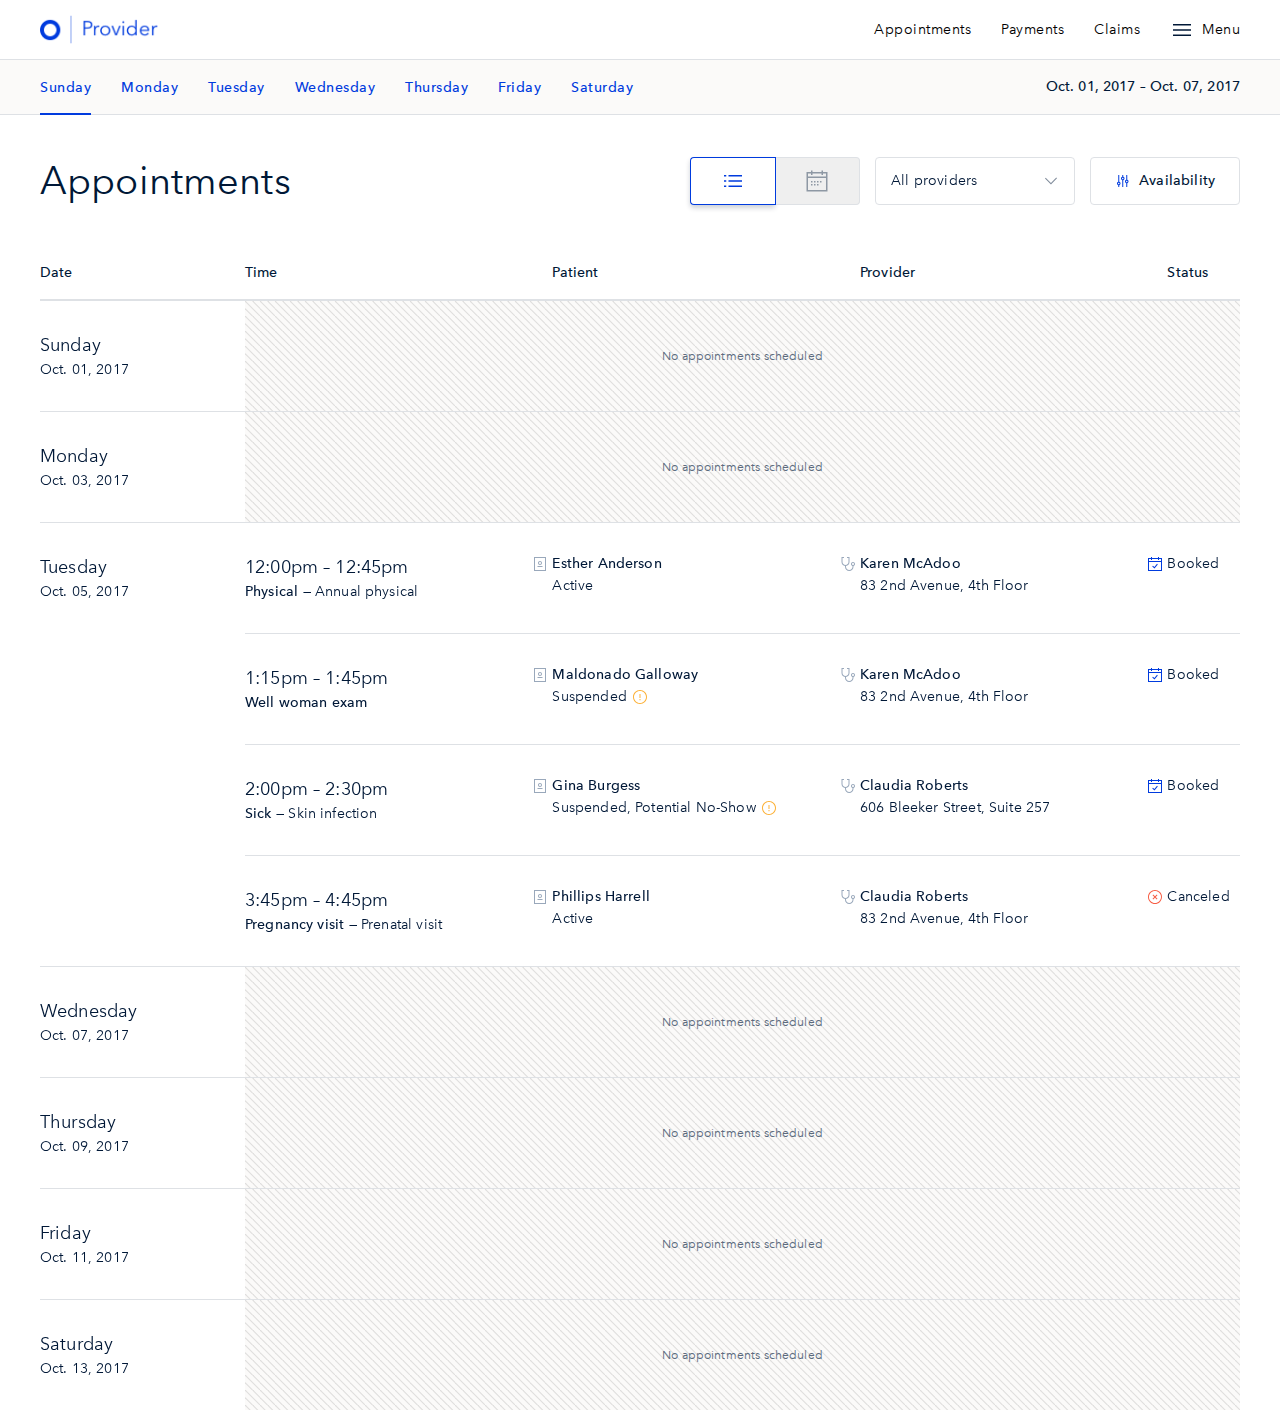
==== commit 6379f706: "calendar view done, filters, subheader, refreshing data all working" ====
--- a/index.html
+++ b/index.html
@@ -52,7 +52,8 @@
     </div>
   </div>
 
-  <div class="slideout collapsed">
+  <div class="slideout freeze-bg collapsed">
+    <div class="freeze"></div>
     <div class="close"></div>
     <div class="slideoutContent"></div>
   </div>
--- a/css/main.css
+++ b/css/main.css
@@ -38,19 +38,13 @@
   body .hidden {
     visibility: hidden !important; }
   body.inputs .controlWrap.theme, body.dropdowns .controlWrap.theme, body.typeaheads .controlWrap.theme {
-    display: -webkit-box;
-    display: -ms-flexbox;
     display: flex; }
   body.buttons .controlWrap.bsize {
-    display: -webkit-box;
-    display: -ms-flexbox;
     display: flex; }
   body.forms .controlWrap.fsize,
   body.forms .controlWrap.theme,
   body.forms .controlWrap.header,
   body.forms .controlWrap.formErrors {
-    display: -webkit-box;
-    display: -ms-flexbox;
     display: flex; }
 
 h1, h2, h3, h4, h5, h6,
@@ -67,20 +61,13 @@
   width: 100%; }
 
 .vcenter {
-  display: -webkit-box;
-  display: -ms-flexbox;
   display: flex;
-  -webkit-box-align: center;
-      -ms-flex-align: center;
-          align-items: center; }
+  align-items: center; }
 
 form {
   width: 100%;
-  display: -webkit-box;
-  display: -ms-flexbox;
   display: flex;
-  -ms-flex-wrap: wrap;
-      flex-wrap: wrap; }
+  flex-wrap: wrap; }
   form .fieldwrap {
     margin-bottom: 30px; }
 
@@ -94,7 +81,6 @@
   pointer-events: none;
   opacity: 0;
   z-index: 50;
-  -webkit-transition: opacity 0.4s cubic-bezier(0.7, 0, 0.3, 1);
   transition: opacity 0.4s cubic-bezier(0.7, 0, 0.3, 1); }
   .loading-page.loading {
     opacity: 1; }
@@ -110,13 +96,10 @@
   z-index: 500;
   pointer-events: none;
   padding: 0 40px;
-  display: -webkit-box;
-  display: -ms-flexbox;
   display: flex;
   pointer-events: none;
   opacity: 1;
   min-width: 580px;
-  -webkit-transition: 0.2s cubic-bezier(0.7, 0, 0.3, 1);
   transition: 0.2s cubic-bezier(0.7, 0, 0.3, 1); }
   .grid.off {
     opacity: 0; }
@@ -255,11 +238,8 @@
   width: calc( (( 12 / 12)*100%) - (30px * (0 / 12)));
   padding: 0 40px;
   margin: 0 auto;
-  display: -webkit-box;
-  display: -ms-flexbox;
   display: flex;
-  -ms-flex-wrap: wrap;
-      flex-wrap: wrap; }
+  flex-wrap: wrap; }
 
 .headerSection {
   padding: 15px 40px;
@@ -271,34 +251,20 @@
   left: 0;
   z-index: 200;
   border-bottom: 1px solid #dee1e5;
-  -webkit-box-pack: justify;
-      -ms-flex-pack: justify;
-          justify-content: space-between;
-  display: -webkit-box;
-  display: -ms-flexbox;
+  justify-content: space-between;
   display: flex;
-  -webkit-box-align: center;
-      -ms-flex-align: center;
-          align-items: center;
+  align-items: center;
   min-width: 710px; }
   .headerSection .logo, .headerSection .logo img {
     height: 100%;
     width: auto; }
   .headerSection .site-nav {
-    display: -webkit-box;
-    display: -ms-flexbox;
     display: flex;
-    -webkit-box-pack: justify;
-        -ms-flex-pack: justify;
-            justify-content: space-between; }
+    justify-content: space-between; }
   .headerSection .nav-item {
     margin-left: 30px;
-    display: -webkit-box;
-    display: -ms-flexbox;
     display: flex;
-    -webkit-box-align: center;
-        -ms-flex-align: center;
-            align-items: center; }
+    align-items: center; }
     .headerSection .nav-item:first-child {
       margin-left: 0; }
   .headerSection .nav-item-icon {
@@ -313,23 +279,13 @@
   top: 60px;
   z-index: 200;
   border-bottom: 1px solid #dee1e5;
-  -webkit-box-pack: justify;
-      -ms-flex-pack: justify;
-          justify-content: space-between;
-  display: -webkit-box;
-  display: -ms-flexbox;
+  justify-content: space-between;
   display: flex;
-  -webkit-box-align: center;
-      -ms-flex-align: center;
-          align-items: center;
+  align-items: center;
   min-width: 710px;
-  -webkit-transition: -webkit-box-shadow 0.2s cubic-bezier(0.7, 0, 0.3, 1);
-  transition: -webkit-box-shadow 0.2s cubic-bezier(0.7, 0, 0.3, 1);
-  transition: box-shadow 0.2s cubic-bezier(0.7, 0, 0.3, 1);
-  transition: box-shadow 0.2s cubic-bezier(0.7, 0, 0.3, 1), -webkit-box-shadow 0.2s cubic-bezier(0.7, 0, 0.3, 1); }
+  transition: box-shadow 0.2s cubic-bezier(0.7, 0, 0.3, 1); }
   .subheader.scrolled {
-    -webkit-box-shadow: 0 3px 5px rgba(0, 24, 55, 0.2);
-            box-shadow: 0 3px 5px rgba(0, 24, 55, 0.2); }
+    box-shadow: 0 3px 5px rgba(0, 24, 55, 0.2); }
   .subheader .underline {
     position: absolute;
     top: 100%;
@@ -337,20 +293,13 @@
     height: 2px;
     background-color: #003BDE;
     margin-top: -1px;
-    -webkit-transition: 0.4s cubic-bezier(0.7, 0, 0.3, 1);
     transition: 0.4s cubic-bezier(0.7, 0, 0.3, 1);
     z-index: 1; }
 
 .subheader-items, .subheader-ctas {
-  display: -webkit-box;
-  display: -ms-flexbox;
   display: flex;
-  -webkit-box-align: center;
-      -ms-flex-align: center;
-          align-items: center;
-  -webkit-box-pack: justify;
-      -ms-flex-pack: justify;
-          justify-content: space-between; }
+  align-items: center;
+  justify-content: space-between; }
   .subheader-items .buttonWrap, .subheader-ctas .buttonWrap {
     margin-left: 15px; }
     .subheader-items .buttonWrap:last-child, .subheader-ctas .buttonWrap:last-child {
@@ -400,7 +349,6 @@
   opacity: 0.4;
   letter-spacing: -0.5px;
   margin-right: 30px;
-  -webkit-transition: 0.2s cubic-bezier(0.7, 0, 0.3, 1);
   transition: 0.2s cubic-bezier(0.7, 0, 0.3, 1); }
   .nav a:hover {
     opacity: 0.8; }
@@ -504,7 +452,6 @@
   .fieldwrap label.label {
     position: absolute;
     color: #5c6b7e;
-    -webkit-transition: 0.2s cubic-bezier(0.7, 0, 0.3, 1);
     transition: 0.2s cubic-bezier(0.7, 0, 0.3, 1); }
   .fieldwrap .error-text {
     position: absolute;
@@ -534,28 +481,23 @@
 
 .tf input[type='text'].field::-webkit-input-placeholder {
   opacity: 0;
-  -webkit-transition: 0.2s cubic-bezier(0.7, 0, 0.3, 1);
   transition: 0.2s cubic-bezier(0.7, 0, 0.3, 1); }
 
 .tf input[type='text'].field::-moz-placeholder {
   opacity: 0;
-  -webkit-transition: 0.2s cubic-bezier(0.7, 0, 0.3, 1);
   transition: 0.2s cubic-bezier(0.7, 0, 0.3, 1); }
 
 .tf input[type='text'].field:-moz-placeholder {
   opacity: 0;
-  -webkit-transition: 0.2s cubic-bezier(0.7, 0, 0.3, 1);
   transition: 0.2s cubic-bezier(0.7, 0, 0.3, 1); }
 
 .tf input[type='text'].field:-ms-input-placeholder {
   opacity: 0;
-  -webkit-transition: 0.2s cubic-bezier(0.7, 0, 0.3, 1);
   transition: 0.2s cubic-bezier(0.7, 0, 0.3, 1); }
 
 .tf.noheader input[type='text'].field:focus::-webkit-input-placeholder {
   opacity: 1;
-  -webkit-transform: translateY(0);
-          transform: translateY(0); }
+  transform: translateY(0); }
 
 .tf.noheader input[type='text'].field:focus::-moz-placeholder {
   opacity: 1;
@@ -592,8 +534,7 @@
   .open.small.header .dropdown.header input[type='text'].field:focus + label,
   .open.small.header .dropdown.header input[type='text'].field.nonempty + label {
     color: #5c6b7e;
-    -webkit-transform: translateY(-27px);
-            transform: translateY(-27px); }
+    transform: translateY(-27px); }
   .open.small:hover.nonempty .label,
   .open.small:hover.header input[type='text'].field.nonempty + label,
   .open.small.header input[type='text'].field:focus + label, .open.small.header .dropdown:hover.nonempty .label,
@@ -616,8 +557,7 @@
   .open.medium.header input[type='text'].field.nonempty + label, .open.medium.header .dropdown.nonempty .label,
   .open.medium.header .dropdown.header input[type='text'].field:focus + label,
   .open.medium.header .dropdown.header input[type='text'].field.nonempty + label {
-    -webkit-transform: translateY(-33px);
-            transform: translateY(-33px); }
+    transform: translateY(-33px); }
   .open.medium:hover.nonempty .label,
   .open.medium:hover.header input[type='text'].field.nonempty + label,
   .open.medium.header input[type='text'].field:focus + label, .open.medium.header .dropdown:hover.nonempty .label,
@@ -639,7 +579,6 @@
   z-index: 1;
   position: absolute;
   bottom: 0px;
-  -webkit-transition: border-color 0.2s cubic-bezier(0.7, 0, 0.3, 1);
   transition: border-color 0.2s cubic-bezier(0.7, 0, 0.3, 1); }
   .open input[type='text']:hover {
     border-color: #99a8bb; }
@@ -658,7 +597,6 @@
   z-index: 1;
   width: 0%;
   height: 1px;
-  -webkit-transition: 0.4s cubic-bezier(0.7, 0, 0.3, 1);
   transition: 0.4s cubic-bezier(0.7, 0, 0.3, 1); }
 
 .open label.label {
@@ -670,16 +608,9 @@
   bottom: 0; }
 
 .closed.xsmall.header {
-  display: -webkit-box;
-  display: -ms-flexbox;
   display: flex;
-  -webkit-box-orient: horizontal;
-  -webkit-box-direction: reverse;
-      -ms-flex-direction: row-reverse;
-          flex-direction: row-reverse;
-  -webkit-box-pack: justify;
-      -ms-flex-pack: justify;
-          justify-content: space-between; }
+  flex-direction: row-reverse;
+  justify-content: space-between; }
   .closed.xsmall.header:hover label.label, .closed.xsmall.header:hover input {
     border-color: #99a8bb;
     color: #001837 !important; }
@@ -691,8 +622,7 @@
   .closed.xsmall.header .label {
     position: relative;
     top: auto;
-    -webkit-transform: translateY(0);
-            transform: translateY(0);
+    transform: translateY(0);
     left: auto;
     white-space: nowrap;
     height: 48px;
@@ -702,7 +632,6 @@
     border-right: 0;
     border-top-left-radius: 4px;
     border-bottom-left-radius: 4px;
-    -webkit-transition: border-color 0.2s cubic-bezier(0.7, 0, 0.3, 1);
     transition: border-color 0.2s cubic-bezier(0.7, 0, 0.3, 1);
     pointer-events: auto;
     cursor: text; }
@@ -715,7 +644,6 @@
       right: 0;
       top: 8px;
       display: none;
-      -webkit-transition: 0.2s cubic-bezier(0.7, 0, 0.3, 1);
       transition: 0.2s cubic-bezier(0.7, 0, 0.3, 1); }
   .closed.xsmall.header input[type='text'].field {
     padding-left: 15px;
@@ -754,8 +682,7 @@
 .closed.small.header input[type='text'].field.nonempty + label.label,
 .closed.small.header input[type='text'].field:focus + label.label,
 .closed.small.header .dropdown.nonempty .label {
-  -webkit-transform: translateY(-24px);
-          transform: translateY(-24px); }
+  transform: translateY(-24px); }
 
 .closed.small input[type='text'].field,
 .closed.small .dropdown {
@@ -770,8 +697,7 @@
 .closed.medium.header input[type='text'].field.nonempty + label.label,
 .closed.medium.header input[type='text'].field:focus + label.label,
 .closed.medium.header .dropdown.nonempty .label {
-  -webkit-transform: translateY(-24px);
-          transform: translateY(-24px); }
+  transform: translateY(-24px); }
 
 .closed.medium input[type='text'].field,
 .closed.medium .dropdown {
@@ -793,7 +719,6 @@
   border: 1px solid #dee1e5;
   width: 100%;
   border-radius: 4px;
-  -webkit-transition: border-color, 0.2s cubic-bezier(0.7, 0, 0.3, 1);
   transition: border-color, 0.2s cubic-bezier(0.7, 0, 0.3, 1); }
   .closed input[type='text'].field:hover, .closed .dropdown:hover {
     border-color: #99a8bb; }
@@ -810,8 +735,7 @@
 .closed label.label {
   top: 50%;
   position: absolute;
-  -webkit-transform: translateY(-50%);
-          transform: translateY(-50%);
+  transform: translateY(-50%);
   left: 16px;
   pointer-events: none; }
 
@@ -845,8 +769,7 @@
 .dd.closed.noheader .dropdown.nonempty .view .selected {
   top: 50%;
   position: absolute;
-  -webkit-transform: translateY(-50%);
-          transform: translateY(-50%); }
+  transform: translateY(-50%); }
 
 .dd.closed .dropdown:after {
   height: 100%;
@@ -857,14 +780,12 @@
 .dd.closed.xsmall .label {
   top: 50%;
   position: absolute;
-  -webkit-transform: translateY(-50%);
-          transform: translateY(-50%); }
+  transform: translateY(-50%); }
 
 .dd.closed.medium .label {
   top: 50%;
   position: absolute;
-  -webkit-transform: translateY(-50%);
-          transform: translateY(-50%); }
+  transform: translateY(-50%); }
 
 .dd.closed .view {
   padding-left: 15px; }
@@ -963,7 +884,6 @@
 
 .dd.header .view .selected {
   opacity: 0;
-  -webkit-transition: opacity 0.2s 0.1s cubic-bezier(0.7, 0, 0.3, 1);
   transition: opacity 0.2s 0.1s cubic-bezier(0.7, 0, 0.3, 1); }
 
 .dd.header .nonempty .selected {
@@ -973,7 +893,6 @@
   position: relative;
   cursor: pointer;
   width: 100%;
-  -webkit-transition: border-color 0.4s cubic-bezier(0.7, 0, 0.3, 1);
   transition: border-color 0.4s cubic-bezier(0.7, 0, 0.3, 1); }
   .dd .dropdown:hover:after {
     opacity: 1; }
@@ -987,7 +906,6 @@
     background: url("../img/dropdown-arrow.svg") center center no-repeat;
     background-size: contain;
     opacity: 0.5;
-    -webkit-transition: 0.2s cubic-bezier(0.7, 0, 0.3, 1);
     transition: 0.2s cubic-bezier(0.7, 0, 0.3, 1); }
   .dd .dropdown.expanded {
     overflow: visible;
@@ -1000,23 +918,19 @@
       margin-bottom: 40px;
       pointer-events: auto;
       opacity: 1;
-      -webkit-transition: opacity 0.4s 0s;
       transition: opacity 0.4s 0s; }
   .dd .dropdown .view {
     height: 100%;
     width: 100%;
-    -webkit-transition: 0.2s cubic-bezier(0.7, 0, 0.3, 1);
     transition: 0.2s cubic-bezier(0.7, 0, 0.3, 1); }
   .dd .dropdown .label {
     color: #5c6b7e;
-    -webkit-transition: 0.2s cubic-bezier(0.7, 0, 0.3, 1);
     transition: 0.2s cubic-bezier(0.7, 0, 0.3, 1); }
   .dd .dropdown .options-wrap {
     background-color: #fff;
     border-radius: 4px;
     border: 1px solid #dee1e5;
-    -webkit-box-shadow: 0 8px 16px rgba(0, 24, 55, 0.1);
-            box-shadow: 0 8px 16px rgba(0, 24, 55, 0.1);
+    box-shadow: 0 8px 16px rgba(0, 24, 55, 0.1);
     position: absolute;
     top: -1px;
     left: -1px;
@@ -1024,7 +938,6 @@
     z-index: 1;
     pointer-events: none;
     opacity: 0;
-    -webkit-transition: 0.4s cubic-bezier(0.7, 0, 0.3, 1);
     transition: 0.4s cubic-bezier(0.7, 0, 0.3, 1); }
   .dd .dropdown .option-prompt {
     padding: 16px 15px;
@@ -1037,7 +950,6 @@
     left: 0;
     width: 100%;
     z-index: 1;
-    -webkit-transition: 0.2s cubic-bezier(0.7, 0, 0.3, 1);
     transition: 0.2s cubic-bezier(0.7, 0, 0.3, 1); }
     .dd .dropdown .option-prompt:after {
       content: "";
@@ -1050,12 +962,8 @@
       margin-top: -8px;
       background: url("../img/dropdown-arrow-blue.svg") center center no-repeat;
       background-size: contain;
-      -webkit-transform: rotate(0deg);
-              transform: rotate(0deg);
-      -webkit-transition: -webkit-transform 0.2s cubic-bezier(0.7, 0, 0.3, 1);
-      transition: -webkit-transform 0.2s cubic-bezier(0.7, 0, 0.3, 1);
-      transition: transform 0.2s cubic-bezier(0.7, 0, 0.3, 1);
-      transition: transform 0.2s cubic-bezier(0.7, 0, 0.3, 1), -webkit-transform 0.2s cubic-bezier(0.7, 0, 0.3, 1); }
+      transform: rotate(0deg);
+      transition: transform 0.2s cubic-bezier(0.7, 0, 0.3, 1); }
     .dd .dropdown .option-prompt:hover {
       background-color: #efefef; }
       .dd .dropdown .option-prompt:hover:after {
@@ -1064,14 +972,12 @@
     height: 0;
     max-height: 250px;
     overflow: auto;
-    -webkit-transition: 0.4s cubic-bezier(0.7, 0, 0.3, 1);
     transition: 0.4s cubic-bezier(0.7, 0, 0.3, 1); }
     .dd .dropdown .options .option {
       cursor: pointer;
       position: relative;
       z-index: 2;
       width: 100%;
-      -webkit-transition: 0.2s cubic-bezier(0.7, 0, 0.3, 1);
       transition: 0.2s cubic-bezier(0.7, 0, 0.3, 1); }
       .dd .dropdown .options .option:not(.disabled):hover {
         color: #001837;
@@ -1104,7 +1010,6 @@
   opacity: 0;
   width: 100%;
   pointer-events: none;
-  -webkit-transition: opacity 0.2s cubic-bezier(0.7, 0, 0.3, 1);
   transition: opacity 0.2s cubic-bezier(0.7, 0, 0.3, 1); }
 
 .dd.typeahead.small .typeaheadInput,
@@ -1135,13 +1040,11 @@
     content: "";
     top: 50%;
     position: absolute;
-    -webkit-transform: translateY(-50%);
-            transform: translateY(-50%);
+    transform: translateY(-50%);
     width: 100%;
     z-index: 5;
     pointer-events: none;
     opacity: 0;
-    -webkit-transition: 0.2s cubic-bezier(0.7, 0, 0.3, 1);
     transition: 0.2s cubic-bezier(0.7, 0, 0.3, 1); }
   .dd.typeahead .options:before {
     background: #fff url("../img/loading.gif") center center no-repeat;
@@ -1171,20 +1074,16 @@
   opacity: 0; }
 
 .dd.typeahead.header.open.small .expanded .label {
-  -webkit-transform: translateY(-27px);
-          transform: translateY(-27px); }
+  transform: translateY(-27px); }
 
 .dd.typeahead.header.open.medium .expanded .label {
-  -webkit-transform: translateY(-33px);
-          transform: translateY(-33px); }
+  transform: translateY(-33px); }
 
 .dd.typeahead.header.closed.small .expanded .label {
-  -webkit-transform: translateY(-24px);
-          transform: translateY(-24px); }
+  transform: translateY(-24px); }
 
 .dd.typeahead.header.closed.medium .expanded .label {
-  -webkit-transform: translateY(-24px);
-          transform: translateY(-24px); }
+  transform: translateY(-24px); }
 
 .dd.typeahead.noheader .expanded .option-prompt {
   color: transparent; }
@@ -1208,8 +1107,7 @@
 .dd.typeahead.closed.noheader input[type='text'].typeaheadInput {
   top: 50%;
   position: absolute;
-  -webkit-transform: translateY(-50%);
-          transform: translateY(-50%); }
+  transform: translateY(-50%); }
 
 body.buttons .grid .grid-col {
   width: calc( (( 1 / 8)*100%) - (30px * (7 / 8)));
@@ -1285,14 +1183,9 @@
     padding: 20px; }
   .buttonWrap.icon .button {
     padding: inherit 24px;
-    display: -webkit-box;
-    display: -ms-flexbox;
     display: flex;
-    -ms-flex-line-pack: center;
-        align-content: center;
-    -webkit-box-align: center;
-        -ms-flex-align: center;
-            align-items: center; }
+    align-content: center;
+    align-items: center; }
   .buttonWrap.icon .icon-wrap {
     margin-right: 8px; }
     .buttonWrap.icon .icon-wrap.icon-small {
@@ -1379,8 +1272,7 @@
       height: 100%;
       top: 50%;
       position: absolute;
-      -webkit-transform: translateY(-50%);
-              transform: translateY(-50%);
+      transform: translateY(-50%);
       right: 24px;
       background-size: 16px; }
   .buttonWrap .action-dropdown {
@@ -1395,24 +1287,16 @@
     width: 100%;
     height: 100%;
     opacity: 0;
-    -webkit-transition: 0.2s cubic-bezier(0.7, 0, 0.3, 1);
     transition: 0.2s cubic-bezier(0.7, 0, 0.3, 1);
-    -webkit-transition-property: opacity, width, -webkit-box-shadow;
-    transition-property: opacity, width, -webkit-box-shadow;
     transition-property: opacity, width, box-shadow;
-    transition-property: opacity, width, box-shadow, -webkit-box-shadow;
     pointer-events: none;
     overflow: hidden; }
     .buttonWrap .action-dropdown.expanded {
       opacity: 1;
       pointer-events: auto;
       width: 276px;
-      -webkit-box-shadow: 0 8px 16px rgba(0, 24, 55, 0.1);
-              box-shadow: 0 8px 16px rgba(0, 24, 55, 0.1);
-      -webkit-transition-property: width, -webkit-box-shadow;
-      transition-property: width, -webkit-box-shadow;
+      box-shadow: 0 8px 16px rgba(0, 24, 55, 0.1);
       transition-property: width, box-shadow;
-      transition-property: width, box-shadow, -webkit-box-shadow;
       border-top-right-radius: 0; }
       .buttonWrap .action-dropdown.expanded + .button {
         border-bottom-left-radius: 0;
@@ -1438,15 +1322,10 @@
     cursor: pointer;
     opacity: 0;
     min-width: 276px;
-    -webkit-transition: opacity 0.2s cubic-bezier(0.7, 0, 0.3, 1);
     transition: opacity 0.2s cubic-bezier(0.7, 0, 0.3, 1);
-    display: -webkit-box;
-    display: -ms-flexbox;
     display: flex;
     position: relative;
-    -webkit-box-pack: justify;
-        -ms-flex-pack: justify;
-            justify-content: space-between; }
+    justify-content: space-between; }
     .buttonWrap .button-action:hover {
       background-color: rgba(0, 59, 222, 0.04); }
     .buttonWrap .button-action.icon {
@@ -1457,8 +1336,7 @@
         height: 16px;
         top: 50%;
         position: absolute;
-        -webkit-transform: translateY(-50%);
-                transform: translateY(-50%);
+        transform: translateY(-50%);
         left: 16px;
         opacity: 0.5;
         background-position: center center;
@@ -1485,8 +1363,6 @@
       color: #99a8bb; }
 
 .button-dropdown-group-wrap {
-  display: -webkit-box;
-  display: -ms-flexbox;
   display: flex; }
   .button-dropdown-group-wrap .buttonWrap:not(.icon-only-action) .button {
     border-top-right-radius: 0;
@@ -1518,7 +1394,6 @@
   cursor: pointer;
   padding: 0 24px;
   font-weight: 500;
-  -webkit-transition: 0.2s cubic-bezier(0.7, 0, 0.3, 1);
   transition: 0.2s cubic-bezier(0.7, 0, 0.3, 1);
   text-overflow: ellipsis;
   text-align: center;
@@ -1560,7 +1435,6 @@
   position: relative;
   z-index: 4; }
   .dd.match-line-height-3 .view .selected {
-    -webkit-transition: opacity 0.2s 0s cubic-bezier(0.7, 0, 0.3, 1);
     transition: opacity 0.2s 0s cubic-bezier(0.7, 0, 0.3, 1); }
 
 .dd.match-line-height-3 .options-wrap {
@@ -1591,13 +1465,11 @@
   font: inherit; }
 
 .dd.match-line-height-3.closed.noheader .dropdown.nonempty:not(.expanded) .view .label {
-  -webkit-transition-delay: 0.2s;
-          transition-delay: 0.2s; }
+  transition-delay: 0.2s; }
 
 .dd.match-line-height-3.closed.noheader .dropdown.nonempty:not(.expanded) .view .selected {
   opacity: 1;
-  -webkit-transition-delay: 0.2s;
-          transition-delay: 0.2s; }
+  transition-delay: 0.2s; }
 
 .dd.match-line-height-3.open.error .underline,
 .dd.match-line-height-3.open.error:hover .underline {
@@ -1623,23 +1495,19 @@
   margin: 0 auto;
   background-color: #dee1e5;
   z-index: 4;
-  -webkit-transition: 0.2s cubic-bezier(0.7, 0, 0.3, 1);
   transition: 0.2s cubic-bezier(0.7, 0, 0.3, 1); }
 
 .dd.match-line-height-3.open .view {
-  -webkit-transition-delay: 0.0666666667s;
-          transition-delay: 0.0666666667s; }
+  transition-delay: 0.0666666667s; }
 
 .dd.match-line-height-3.open .expanded .underline,
 .dd.match-line-height-3.open.error .expanded .underline {
   background-color: #dee1e5;
-  -webkit-transform: translate3d(-12px, 8px, 0);
-          transform: translate3d(-12px, 8px, 0);
+  transform: translate3d(-12px, 8px, 0);
   width: calc(100% + 24px); }
 
 .dd.match-line-height-3.open.small .expanded .underline {
-  -webkit-transform: translate3d(-12px, 12px, 0);
-          transform: translate3d(-12px, 12px, 0); }
+  transform: translate3d(-12px, 12px, 0); }
 
 .dd.match-line-height-3.open.header.small .nonempty .options-wrap, .dd.match-line-height-3.open.header.medium .nonempty .options-wrap {
   margin-top: -16px; }
@@ -1698,35 +1566,30 @@
   padding: 16px 0; }
 
 .dd.match-line-height-3.open.noheader .nonempty:not(.expanded) .label {
-  -webkit-transition: 0s;
   transition: 0s; }
 
 .dd.match-line-height-3.open.noheader .expanded .view .selected {
   opacity: 0;
-  -webkit-transition-delay: 0s;
-          transition-delay: 0s; }
+  transition-delay: 0s; }
 
 .dd.match-line-height-3.open.noheader .expanded .view .selected, .dd.match-line-height-3.open.noheader .expanded .view .label {
   font: inherit; }
 
 .dd.match-line-height-3.open .dropdown:after {
-  -webkit-transform-origin: center left;
-          transform-origin: center left; }
+  transform-origin: center left; }
 
 .dd.match-line-height-3.open .dropdown .option-prompt {
   padding-left: 0; }
   .dd.match-line-height-3.open .dropdown .option-prompt:after {
     right: 0px;
-    -webkit-transform-origin: center left;
-            transform-origin: center left; }
+    transform-origin: center left; }
 
 .dd.match-line-height-3.open .dropdown.expanded {
   border: 0;
   border-color: transparent; }
   .dd.match-line-height-3.open .dropdown.expanded .view {
     opacity: 1;
-    -webkit-transition-delay: 0s;
-            transition-delay: 0s; }
+    transition-delay: 0s; }
   .dd.match-line-height-3.open .dropdown.expanded .option-prompt {
     padding-left: 12px; }
   .dd.match-line-height-3.open .dropdown.expanded .view {
@@ -1749,24 +1612,18 @@
     position: absolute;
     top: 0;
     left: 50%;
-    -webkit-transition: 0.2s cubic-bezier(0.7, 0, 0.3, 1);
     transition: 0.2s cubic-bezier(0.7, 0, 0.3, 1); }
   .toggle:hover:after {
     background: #99a8bb; }
   .toggle .toggle-btn {
     cursor: pointer;
-    display: -webkit-inline-box;
-    display: -ms-inline-flexbox;
     display: inline-flex;
-    -webkit-box-align: center;
-        -ms-flex-align: center;
-            align-items: center;
+    align-items: center;
     border: 1px solid #dee1e5;
     padding: 0 30px;
     background-color: #fff;
     text-align: center;
     min-width: 60px;
-    -webkit-transition: 0.2s cubic-bezier(0.7, 0, 0.3, 1);
     transition: 0.2s cubic-bezier(0.7, 0, 0.3, 1); }
     .toggle .toggle-btn:first-child {
       border-radius: 4px 0 0 4px;
@@ -1793,14 +1650,12 @@
   .toggle.selected-state .toggle-btn.sel {
     background-color: #fff;
     border-color: #003BDE;
-    -webkit-box-shadow: 0 3px 5px rgba(0, 24, 55, 0.2);
-            box-shadow: 0 3px 5px rgba(0, 24, 55, 0.2); }
+    box-shadow: 0 3px 5px rgba(0, 24, 55, 0.2); }
     .toggle.selected-state .toggle-btn.sel .text, .toggle.selected-state .toggle-btn.sel .small label, .small .toggle.selected-state .toggle-btn.sel label, .toggle.selected-state .toggle-btn.sel .small input[type='text'], .small .toggle.selected-state .toggle-btn.sel input[type='text'], .toggle.selected-state .toggle-btn.sel .xsmall label, .xsmall .toggle.selected-state .toggle-btn.sel label, .toggle.selected-state .toggle-btn.sel .xsmall input[type='text'], .xsmall .toggle.selected-state .toggle-btn.sel input[type='text'], .toggle.selected-state .toggle-btn.sel .dd.xsmall, .toggle.selected-state .toggle-btn.sel .dd.small, .toggle.selected-state .toggle-btn.sel .buttonWrap .button-action, .buttonWrap .toggle.selected-state .toggle-btn.sel .button-action {
       color: #003BDE; }
 
 a.textLink {
   font-weight: 600;
-  -webkit-transition: border-color 0.2s cubic-bezier(0.7, 0, 0.3, 1);
   transition: border-color 0.2s cubic-bezier(0.7, 0, 0.3, 1);
   cursor: pointer;
   border-bottom: 1px solid rgba(0, 59, 222, 0);
@@ -1837,16 +1692,13 @@
   padding: 20px;
   border: 1px solid #dee1e5;
   border-radius: 4px;
-  -webkit-box-shadow: 0 8px 16px rgba(0, 24, 55, 0.1);
-          box-shadow: 0 8px 16px rgba(0, 24, 55, 0.1);
-  -webkit-transition: 0.4s cubic-bezier(0.7, 0, 0.3, 1);
+  box-shadow: 0 8px 16px rgba(0, 24, 55, 0.1);
   transition: 0.4s cubic-bezier(0.7, 0, 0.3, 1);
   z-index: 150; }
   .popover.closed {
     opacity: 0;
     pointer-events: none;
-    -webkit-transform: translateY(-15px);
-            transform: translateY(-15px); }
+    transform: translateY(-15px); }
   .popover .close {
     position: absolute;
     top: 10px;
@@ -1856,7 +1708,6 @@
     background: url("../img/icon_close_16.svg") center center no-repeat;
     opacity: 0.5;
     cursor: pointer;
-    -webkit-transition: opacity 0.2s cubic-bezier(0.7, 0, 0.3, 1);
     transition: opacity 0.2s cubic-bezier(0.7, 0, 0.3, 1); }
     .popover .close:hover {
       opacity: 1; }
@@ -1902,20 +1753,15 @@
     background-color: #f9f9f9;
     border: 1px dashed #99a8bb;
     cursor: pointer;
-    -webkit-transition: -webkit-box-shadow 0.4s cubic-bezier(0.7, 0, 0.3, 1);
-    transition: -webkit-box-shadow 0.4s cubic-bezier(0.7, 0, 0.3, 1);
-    transition: box-shadow 0.4s cubic-bezier(0.7, 0, 0.3, 1);
-    transition: box-shadow 0.4s cubic-bezier(0.7, 0, 0.3, 1), -webkit-box-shadow 0.4s cubic-bezier(0.7, 0, 0.3, 1); }
+    transition: box-shadow 0.4s cubic-bezier(0.7, 0, 0.3, 1); }
     .anatomy-card.add:hover {
-      -webkit-box-shadow: 0 8px 16px rgba(0, 24, 55, 0.1);
-              box-shadow: 0 8px 16px rgba(0, 24, 55, 0.1); }
+      box-shadow: 0 8px 16px rgba(0, 24, 55, 0.1); }
     .anatomy-card.add .addText {
       text-align: center;
       padding-top: 37px;
       top: 50%;
       position: absolute;
-      -webkit-transform: translateY(-50%);
-              transform: translateY(-50%);
+      transform: translateY(-50%);
       left: 0;
       right: 0;
       margin: 0 auto;
@@ -1942,7 +1788,6 @@
   border: 1px solid #99a8bb;
   cursor: pointer;
   background-color: #fff;
-  -webkit-transition: border-color 0.2s cubic-bezier(0.7, 0, 0.3, 1);
   transition: border-color 0.2s cubic-bezier(0.7, 0, 0.3, 1); }
   .checkbox:hover, .checkbox.checked:hover {
     border-color: #001837; }
@@ -1954,16 +1799,10 @@
   cursor: pointer; }
 
 .titleAndTableFilterWrap {
-  display: -webkit-box;
-  display: -ms-flexbox;
   display: flex;
-  -webkit-box-pack: justify;
-      -ms-flex-pack: justify;
-          justify-content: space-between;
+  justify-content: space-between;
   width: 100%;
-  -webkit-box-align: center;
-      -ms-flex-align: center;
-          align-items: center; }
+  align-items: center; }
   .titleAndTableFilterWrap .table-filters {
     padding: 0;
     padding-bottom: 40px;
@@ -1982,20 +1821,15 @@
   .tooltip-wrapper .tooltip-icon {
     top: 50%;
     position: absolute;
-    -webkit-transform: translateY(-50%);
-            transform: translateY(-50%);
-    -webkit-transition: opacity 0.2s cubic-bezier(0.7, 0, 0.3, 1);
+    transform: translateY(-50%);
     transition: opacity 0.2s cubic-bezier(0.7, 0, 0.3, 1); }
     .tooltip-wrapper .tooltip-icon:hover + .tooltip {
       opacity: 1;
-      -webkit-transform: translateY(0);
-              transform: translateY(0); }
+      transform: translateY(0); }
     .tooltip-wrapper .tooltip-icon.flip ~ .tooltip {
       left: auto;
       right: 0;
-      -webkit-box-pack: end;
-          -ms-flex-pack: end;
-              justify-content: flex-end; }
+      justify-content: flex-end; }
   .tooltip-wrapper .tooltip {
     position: absolute;
     top: 100%;
@@ -2005,23 +1839,16 @@
     width: 300px;
     opacity: 0;
     pointer-events: none;
-    -webkit-transform: translateY(-15px);
-            transform: translateY(-15px);
-    -webkit-transition: 0.2s cubic-bezier(0.7, 0, 0.3, 1);
+    transform: translateY(-15px);
     transition: 0.2s cubic-bezier(0.7, 0, 0.3, 1);
-    display: -webkit-box;
-    display: -ms-flexbox;
     display: flex;
-    -webkit-box-pack: start;
-        -ms-flex-pack: start;
-            justify-content: flex-start;
+    justify-content: flex-start;
     z-index: 150; }
   .tooltip-wrapper .tooltip-inner {
     padding: 15px;
     border: 1px solid #dee1e5;
     background-color: #f9f9f9;
-    -webkit-box-shadow: 0 3px 5px rgba(0, 24, 55, 0.2);
-            box-shadow: 0 3px 5px rgba(0, 24, 55, 0.2);
+    box-shadow: 0 3px 5px rgba(0, 24, 55, 0.2);
     display: inline-block; }
 
 .modal-container {
@@ -2033,14 +1860,12 @@
   background-color: rgba(239, 239, 239, 0.85);
   z-index: 300;
   pointer-events: auto;
-  -webkit-transition: opacity 0.2s cubic-bezier(0.7, 0, 0.3, 1);
   transition: opacity 0.2s cubic-bezier(0.7, 0, 0.3, 1); }
   .modal-container.closed {
     opacity: 0;
     pointer-events: none; }
     .modal-container.closed .modal {
-      -webkit-transform: scale(0.9) translateY(-50%);
-              transform: scale(0.9) translateY(-50%);
+      transform: scale(0.9) translateY(-50%);
       opacity: 0.5; }
   .modal-container.closeable .close {
     display: block; }
@@ -2049,17 +1874,14 @@
   border-radius: 4px;
   background-color: #fff;
   padding: 80px;
-  -webkit-box-shadow: 0 20px 35px rgba(0, 24, 55, 0.1);
-          box-shadow: 0 20px 35px rgba(0, 24, 55, 0.1);
+  box-shadow: 0 20px 35px rgba(0, 24, 55, 0.1);
   top: 50%;
   position: absolute;
-  -webkit-transform: translateY(-50%);
-          transform: translateY(-50%);
+  transform: translateY(-50%);
   position: absolute;
   left: 0;
   right: 0;
   margin: 0 auto;
-  -webkit-transition: 0.4s cubic-bezier(0.7, 0, 0.3, 1);
   transition: 0.4s cubic-bezier(0.7, 0, 0.3, 1); }
   .modal.nopadding {
     padding: 0; }
@@ -2084,7 +1906,6 @@
     cursor: pointer;
     opacity: 0.5;
     display: none;
-    -webkit-transition: opacity 0.2s cubic-bezier(0.7, 0, 0.3, 1);
     transition: opacity 0.2s cubic-bezier(0.7, 0, 0.3, 1); }
     .modal .close:hover {
       opacity: 1; }
@@ -2097,23 +1918,18 @@
   height: 100vh;
   width: 420px;
   z-index: 250;
-  -webkit-box-shadow: -20px 0 35px rgba(0, 24, 55, 0.1);
-          box-shadow: -20px 0 35px rgba(0, 24, 55, 0.1);
-  -webkit-transition: 0.4s cubic-bezier(0.7, 0, 0.3, 1);
+  box-shadow: -20px 0 35px rgba(0, 24, 55, 0.1);
   transition: 0.4s cubic-bezier(0.7, 0, 0.3, 1);
-  -webkit-transition-property: -webkit-transform, -webkit-box-shadow;
-  transition-property: -webkit-transform, -webkit-box-shadow;
-  transition-property: transform, box-shadow;
-  transition-property: transform, box-shadow, -webkit-transform, -webkit-box-shadow; }
+  transition-property: transform, box-shadow; }
   @media only screen and (max-width: 710px) {
     .slideout {
       width: 100%;
       max-width: 420px; } }
   .slideout.collapsed {
-    -webkit-box-shadow: 0 0 0 transparent;
-            box-shadow: 0 0 0 transparent;
-    -webkit-transform: translateX(100%);
-            transform: translateX(100%); }
+    box-shadow: 0 0 0 transparent;
+    transform: translateX(100%); }
+  .slideout.freeze-bg .freeze {
+    display: block; }
   .slideout .close {
     background: url("../img/icon_close_24.svg") center center no-repeat;
     width: 24px;
@@ -2126,16 +1942,20 @@
     opacity: 0.3; }
     .slideout .close:hover {
       opacity: 0.6; }
+  .slideout .freeze {
+    background: transparent;
+    top: 0;
+    left: 0;
+    position: fixed;
+    width: calc(100vw - 420px);
+    height: 100vh;
+    display: none; }
   .slideout .slideoutTitle {
     min-height: 115px;
     background-color: #fbfaf9;
     padding: 0 40px;
-    display: -webkit-box;
-    display: -ms-flexbox;
     display: flex;
-    -webkit-box-align: center;
-        -ms-flex-align: center;
-            align-items: center;
+    align-items: center;
     border-bottom: 1px solid #dee1e5; }
   .slideout .slideoutTitleInner {
     padding-top: 20px;
@@ -2146,13 +1966,8 @@
     .slideout .slideout-section:last-child {
       border-bottom: 0; }
   .slideout .slideoutContent {
-    display: -webkit-box;
-    display: -ms-flexbox;
     display: flex;
-    -webkit-box-orient: vertical;
-    -webkit-box-direction: normal;
-        -ms-flex-direction: column;
-            flex-direction: column;
+    flex-direction: column;
     height: 100%; }
   .slideout .slideout-sections-wrap {
     height: 100%;
@@ -2172,15 +1987,11 @@
   margin-top: 30px; }
 
 .data-list.right .data-row {
-  display: -webkit-box;
-  display: -ms-flexbox;
   display: flex; }
   .data-list.right .data-row .value {
     text-align: right; }
 
 .data-list.thirds .data-row {
-  display: -webkit-box;
-  display: -ms-flexbox;
   display: flex; }
   .data-list.thirds .data-row .key {
     width: 33.33%; }
@@ -2188,8 +1999,6 @@
     width: 66.66%; }
 
 .data-list.halfs .data-row {
-  display: -webkit-box;
-  display: -ms-flexbox;
   display: flex; }
   .data-list.halfs .data-row .key,
   .data-list.halfs .data-row .value {
@@ -2198,12 +2007,8 @@
 .data-row {
   padding: 15px 0;
   border-bottom: 1px solid #dee1e5;
-  display: -webkit-box;
-  display: -ms-flexbox;
   display: flex;
-  -webkit-box-pack: justify;
-      -ms-flex-pack: justify;
-          justify-content: space-between; }
+  justify-content: space-between; }
   .data-row .value,
   .data-row .key {
     display: block;
@@ -2218,15 +2023,9 @@
   border-radius: 15px;
   background-color: #5c6b7e;
   position: relative;
-  display: -webkit-box;
-  display: -ms-flexbox;
   display: flex;
-  -webkit-box-pack: justify;
-      -ms-flex-pack: justify;
-          justify-content: space-between;
-  -webkit-box-align: center;
-      -ms-flex-align: center;
-          align-items: center;
+  justify-content: space-between;
+  align-items: center;
   padding: 0 10px;
   cursor: pointer; }
   .toggleSwitch.false .on-text {
@@ -2236,8 +2035,7 @@
     .toggleSwitch.true .off-text {
       opacity: 0; }
     .toggleSwitch.true::after {
-      -webkit-transform: translateX(40px);
-              transform: translateX(40px); }
+      transform: translateX(40px); }
   .toggleSwitch::after {
     height: 30px;
     width: 30px;
@@ -2248,29 +2046,25 @@
     top: -2px;
     border-radius: 15px;
     left: 0;
-    -webkit-box-shadow: 0 1px 2px rgba(0, 24, 55, 0.3);
-            box-shadow: 0 1px 2px rgba(0, 24, 55, 0.3);
-    -webkit-transition: 0.2s cubic-bezier(0.7, 0, 0.3, 1);
+    box-shadow: 0 1px 2px rgba(0, 24, 55, 0.3);
     transition: 0.2s cubic-bezier(0.7, 0, 0.3, 1); }
   .toggleSwitch:hover::after {
-    -webkit-box-shadow: 0 3px 5px rgba(0, 24, 55, 0.2);
-            box-shadow: 0 3px 5px rgba(0, 24, 55, 0.2);
+    box-shadow: 0 3px 5px rgba(0, 24, 55, 0.2);
     background-color: #f9f9f9;
     border-color: #99a8bb; }
   .toggleSwitch .on-text,
   .toggleSwitch .off-text {
     color: #fff;
-    -webkit-transition: opacity 0.2s cubic-bezier(0.7, 0, 0.3, 1);
     transition: opacity 0.2s cubic-bezier(0.7, 0, 0.3, 1); }
 
 body.calView {
   overflow: hidden; }
+  body.calView .dashboard-wrapper {
+    height: calc(100vh - 115px); }
 
 .appointments-view {
   padding: 0;
   height: 100%;
-  display: -webkit-box;
-  display: -ms-flexbox;
   display: flex; }
   .appointments-view .content {
     height: 100%;
@@ -2279,24 +2073,13 @@
 .dashboard-header {
   padding-bottom: 40px; }
   .dashboard-header .content {
-    display: -webkit-box;
-    display: -ms-flexbox;
     display: flex;
-    -webkit-box-pack: justify;
-        -ms-flex-pack: justify;
-            justify-content: space-between; }
+    justify-content: space-between; }
   .dashboard-header .actions {
-    display: -webkit-box;
-    display: -ms-flexbox;
     display: flex;
-    -webkit-box-pack: end;
-        -ms-flex-pack: end;
-            justify-content: flex-end;
-    -webkit-box-align: center;
-        -ms-flex-align: center;
-            align-items: center;
-    -ms-flex-line-pack: center;
-        align-content: center; }
+    justify-content: flex-end;
+    align-items: center;
+    align-content: center; }
   .dashboard-header .action-wrap {
     margin-right: 15px; }
     .dashboard-header .action-wrap:last-child {
@@ -2306,7 +2089,6 @@
   .dashboard-header .toggle-btn .icon {
     width: 24px;
     height: 24px;
-    -webkit-transition: 0.2s cubic-bezier(0.7, 0, 0.3, 1);
     transition: 0.2s cubic-bezier(0.7, 0, 0.3, 1); }
   .dashboard-header .toggle-btn[value=List] .icon {
     background: url("../img/icon_list_24.svg") center center no-repeat;
@@ -2329,16 +2111,12 @@
   padding: 0 40px;
   width: 100%; }
   .appointments-list.all-providers .appt-wrapper {
-    display: -webkit-box;
-    display: -ms-flexbox;
     display: flex; }
   .appointments-list.claudia-roberts-only .appt-wrapper:not(.claudia-roberts) {
     display: none; }
   .appointments-list.karen-mcadoo-only .appt-wrapper:not(.karen-mcadoo) {
     display: none; }
   .appointments-list .list-row {
-    display: -webkit-box;
-    display: -ms-flexbox;
     display: flex;
     width: 100%; }
   .appointments-list .col {
@@ -2359,8 +2137,6 @@
     top: 115px;
     z-index: 3; }
   .appointments-list .appointment-fields {
-    display: -webkit-box;
-    display: -ms-flexbox;
     display: flex; }
   .appointments-list .appointments-wrapper,
   .appointments-list .appointment-fields {
@@ -2380,16 +2156,13 @@
       display: block;
       top: 50%;
       position: absolute;
-      -webkit-transform: translateY(-50%);
-              transform: translateY(-50%);
+      transform: translateY(-50%);
       margin: 0 auto;
       left: 0;
       right: 0; }
   .appointments-list .temp-wrapper .appt-wrapper:first-child {
     border-top: 1px solid #dee1e5; }
   .appointments-list .appt-wrapper {
-    display: -webkit-box;
-    display: -ms-flexbox;
     display: flex;
     border-top: 1px solid #dee1e5;
     background-color: #fff;
@@ -2416,13 +2189,11 @@
       border-top-right-radius: 4px;
       border-bottom-right-radius: 4px; }
     .appointments-list .appt-wrapper:not(.selected):hover {
-      -webkit-box-shadow: 0 8px 16px rgba(0, 24, 55, 0.1);
-              box-shadow: 0 8px 16px rgba(0, 24, 55, 0.1);
+      box-shadow: 0 8px 16px rgba(0, 24, 55, 0.1);
       z-index: 2; }
       .appointments-list .appt-wrapper:not(.selected):hover::after, .appointments-list .appt-wrapper:not(.selected):hover::before {
         content: "";
-        -webkit-box-shadow: 0 8px 16px rgba(0, 24, 55, 0.1);
-                box-shadow: 0 8px 16px rgba(0, 24, 55, 0.1); }
+        box-shadow: 0 8px 16px rgba(0, 24, 55, 0.1); }
     .appointments-list .appt-wrapper.selected {
       background-color: #F5F7FE; }
       .appointments-list .appt-wrapper.selected::after, .appointments-list .appt-wrapper.selected::before {
@@ -2446,12 +2217,8 @@
     .toggleSwitch .appointments-list .date-row .col.patient .off-text::before {
       background: url("../img/icon_idcard_16-lightgray.svg") center center no-repeat; }
     .appointments-list .date-row .col.patient .eligibility {
-      display: -webkit-box;
-      display: -ms-flexbox;
       display: flex;
-      -webkit-box-align: center;
-          -ms-flex-align: center;
-              align-items: center; }
+      align-items: center; }
       .appointments-list .date-row .col.patient .eligibility .tooltip-wrapper {
         margin-left: 5px; }
     .appointments-list .date-row .col.provider .title4::before, .appointments-list .date-row .col.provider .dd.small .options-wrap .option-prompt::before, .dd.small .options-wrap .appointments-list .date-row .col.provider .option-prompt::before, .appointments-list .date-row .col.provider .dd.xsmall .options-wrap .option-prompt::before, .dd.xsmall .options-wrap .appointments-list .date-row .col.provider .option-prompt::before, .appointments-list .date-row .col.provider .dd.small .options .option.selected::before, .dd.small .options .appointments-list .date-row .col.provider .option.selected::before, .appointments-list .date-row .col.provider .dd.xsmall .options .option.selected::before, .dd.xsmall .options .appointments-list .date-row .col.provider .option.selected::before, .appointments-list .date-row .col.provider .buttonWrap.small .button::before, .buttonWrap.small .appointments-list .date-row .col.provider .button::before, .appointments-list .date-row .col.provider .buttonWrap.medium .button::before, .buttonWrap.medium .appointments-list .date-row .col.provider .button::before, .appointments-list .date-row .col.provider .buttonWrap.large .button::before, .buttonWrap.large .appointments-list .date-row .col.provider .button::before, .appointments-list .date-row .col.provider .toggleSwitch .on-text::before, .toggleSwitch .appointments-list .date-row .col.provider .on-text::before, .appointments-list .date-row .col.provider
@@ -2464,18 +2231,10 @@
       text-transform: capitalize; }
 
 .dashboard-wrapper {
-  display: -webkit-box;
-  display: -ms-flexbox;
   display: flex;
-  -webkit-box-orient: vertical;
-  -webkit-box-direction: normal;
-      -ms-flex-direction: column;
-          flex-direction: column;
-  height: calc(100vh - 115px);
+  flex-direction: column;
   margin-top: 115px;
-  -webkit-box-pack: justify;
-      -ms-flex-pack: justify;
-          justify-content: space-between; }
+  justify-content: space-between; }
 
 .time-markers {
   position: fixed;
@@ -2486,8 +2245,7 @@
   height: 100%;
   overflow: hidden; }
   .time-markers .time-markers-inner {
-    -webkit-transform: translateY(-800px);
-            transform: translateY(-800px); }
+    transform: translateY(-800px); }
   .time-markers .hour {
     height: 100px;
     position: relative;
@@ -2504,8 +2262,7 @@
       padding-left: 30px;
       padding-right: 40px;
       width: calc( (( 11 / 12)* (100vw - (40px * 2)) ) - (30px * (1 / 12)));
-      -webkit-box-sizing: content-box;
-              box-sizing: content-box;
+      box-sizing: content-box;
       z-index: -1; }
     .time-markers .hour:before {
       bottom: 0;
@@ -2532,22 +2289,28 @@
     left: 0;
     background: white;
     /* Old browsers */
+    background: -moz-linear-gradient(left, white, rgba(255, 255, 255, 0));
     /* FF3.6+ */
+    background: -webkit-linear-gradient(left, white, rgba(255, 255, 255, 0));
     /* Chrome10+,Safari5.1+ */
+    background: -o-linear-gradient(left, white, rgba(255, 255, 255, 0));
     /* Opera 11.10+ */
+    background: -ms-linear-gradient(left, white, rgba(255, 255, 255, 0));
     /* IE10+ */
-    background: -webkit-gradient(linear, right top, left top, from(rgba(255, 255, 255, 0)), to(white));
     background: linear-gradient(to left, rgba(255, 255, 255, 0), white);
     /* W3C */ }
   .gradient-book-ends:after {
     right: 0;
     background: white;
     /* Old browsers */
+    background: -moz-linear-gradient(right, white, rgba(255, 255, 255, 0));
     /* FF3.6+ */
+    background: -webkit-linear-gradient(right, white, rgba(255, 255, 255, 0));
     /* Chrome10+,Safari5.1+ */
+    background: -o-linear-gradient(right, white, rgba(255, 255, 255, 0));
     /* Opera 11.10+ */
+    background: -ms-linear-gradient(right, white, rgba(255, 255, 255, 0));
     /* IE10+ */
-    background: -webkit-gradient(linear, left top, right top, from(rgba(255, 255, 255, 0)), to(white));
     background: linear-gradient(to right, rgba(255, 255, 255, 0), white);
     /* W3C */ }
 
@@ -2557,27 +2320,33 @@
   overflow-x: auto;
   overflow-y: hidden;
   margin-left: calc( (( 1 / 12) * (100vw - (40px * 2)) ) - (30px * (11 / 12)) + 40px);
-  -webkit-box-sizing: content-box;
-          box-sizing: content-box; }
+  box-sizing: content-box; }
+  .appointments-calendar.all-providers .provider-header {
+    display: block; }
+  .appointments-calendar.all-providers .provider-wrap {
+    display: flex; }
+  .appointments-calendar.claudia-roberts-only .provider-header:not(.claudia-roberts),
+  .appointments-calendar.claudia-roberts-only .provider-wrap:not(.claudia-roberts) {
+    display: none; }
+  .appointments-calendar.karen-mcadoo-only .provider-header:not(.karen-mcadoo),
+  .appointments-calendar.karen-mcadoo-only .provider-wrap:not(.karen-mcadoo) {
+    display: none; }
   .appointments-calendar .calendar-header {
     display: inline-block;
     white-space: nowrap;
     min-height: 105px;
-    -webkit-box-shadow: 0 3px 5px rgba(0, 24, 55, 0.2);
-            box-shadow: 0 3px 5px rgba(0, 24, 55, 0.2);
+    box-shadow: 0 1px 2px rgba(0, 24, 55, 0.3);
     z-index: 2;
-    position: relative; }
+    position: relative;
+    padding-left: 15px;
+    padding-right: 25px; }
     .appointments-calendar .calendar-header .cal-header-day-wrap {
-      padding-left: 30px;
+      padding: 0 15px;
       display: inline-block;
       vertical-align: top; }
-      .appointments-calendar .calendar-header .cal-header-day-wrap:last-child {
-        padding-right: 40px; }
       .appointments-calendar .calendar-header .cal-header-day-wrap.past {
         opacity: 0.6; }
     .appointments-calendar .calendar-header .providers-wrap {
-      display: -webkit-box;
-      display: -ms-flexbox;
       display: flex;
       min-width: calc( (( 2 / 12)* (100vw - (40px * 2)) ) - (30px * (10 / 12))); }
       .appointments-calendar .calendar-header .providers-wrap:empty {
@@ -2609,8 +2378,6 @@
     padding-bottom: 80px; }
   .appointments-calendar .calendar-booked {
     height: 2400px;
-    display: -webkit-inline-box;
-    display: -ms-inline-flexbox;
     display: inline-flex;
     position: relative;
     padding-right: 25px;
@@ -2636,10 +2403,7 @@
   .appointments-calendar .day-wrap {
     min-width: calc( (( 2 / 12)* (100vw - (40px * 2)) ) - (30px * (10 / 12)));
     padding: 0 15px;
-    -webkit-box-sizing: content-box;
-            box-sizing: content-box;
-    display: -webkit-box;
-    display: -ms-flexbox;
+    box-sizing: content-box;
     display: flex;
     height: 100%;
     position: relative; }
@@ -2666,18 +2430,15 @@
     left: 5px;
     right: 5px;
     padding: 0 10px;
-    -webkit-box-shadow: 0 1px 2px rgba(0, 24, 55, 0.3);
-            box-shadow: 0 1px 2px rgba(0, 24, 55, 0.3);
+    box-shadow: 0 1px 2px rgba(0, 24, 55, 0.3);
     border-radius: 4px;
     background-color: #fff;
     z-index: 1;
     border: 1px solid #dee1e5;
     cursor: pointer;
-    -webkit-transition: 0.2s cubic-bezier(0.7, 0, 0.3, 1);
     transition: 0.2s cubic-bezier(0.7, 0, 0.3, 1); }
     .appointments-calendar .appointment-block:hover {
-      -webkit-box-shadow: 0 3px 5px rgba(0, 24, 55, 0.2);
-              box-shadow: 0 3px 5px rgba(0, 24, 55, 0.2); }
+      box-shadow: 0 3px 5px rgba(0, 24, 55, 0.2); }
     .appointments-calendar .appointment-block.complete {
       background-color: #dee1e5;
       border-left: 2px solid #5c6b7e; }
@@ -2685,16 +2446,18 @@
         color: #5c6b7e; }
     .appointments-calendar .appointment-block.booked {
       border-left: 2px solid #003BDE; }
-    .appointments-calendar .appointment-block.canceled, .appointments-calendar .appointment-block.noshow {
+    .appointments-calendar .appointment-block.canceled, .appointments-calendar .appointment-block.no-show {
       border-left: 2px solid #F75C43; }
-      .appointments-calendar .appointment-block.canceled .appointment-block-inner *, .appointments-calendar .appointment-block.noshow .appointment-block-inner * {
+      .appointments-calendar .appointment-block.canceled .appointment-block-inner *, .appointments-calendar .appointment-block.no-show .appointment-block-inner * {
         color: #F75C43;
         opacity: 0.8;
         text-decoration: line-through; }
-      .appointments-calendar .appointment-block.canceled.past, .appointments-calendar .appointment-block.noshow.past {
+      .appointments-calendar .appointment-block.canceled.past, .appointments-calendar .appointment-block.no-show.past {
         background-color: rgba(247, 92, 67, 0.15); }
+    .appointments-calendar .appointment-block.selected {
+      box-shadow: 0 8px 16px rgba(0, 24, 55, 0.1); }
     .appointments-calendar .appointment-block .appointment-block-inner {
-      padding: 3px 0; }
+      padding: 3px 1px; }
     .appointments-calendar .appointment-block .reasonForVisit,
     .appointments-calendar .appointment-block .patient {
       white-space: nowrap;
@@ -2707,8 +2470,7 @@
     content: "";
     top: 50%;
     position: absolute;
-    -webkit-transform: translateY(-50%);
-            transform: translateY(-50%);
+    transform: translateY(-50%);
     right: 100%;
     margin-right: 4px;
     width: 16px;
@@ -2735,12 +2497,8 @@
 
 .slideout .eligibility-wrap,
 .slideout .potential-noshow-wrap {
-  display: -webkit-box;
-  display: -ms-flexbox;
   display: flex;
-  -webkit-box-align: center;
-      -ms-flex-align: center;
-          align-items: center; }
+  align-items: center; }
   .slideout .eligibility-wrap .tooltip-wrapper,
   .slideout .potential-noshow-wrap .tooltip-wrapper {
     margin-left: 4px; }
@@ -2749,16 +2507,9 @@
 .slideout .data-row.late-cancel .value,
 .slideout .data-row.no-show .value {
   overflow: visible;
-  display: -webkit-box;
-  display: -ms-flexbox;
   display: flex;
-  -webkit-box-orient: vertical;
-  -webkit-box-direction: normal;
-      -ms-flex-direction: column;
-          flex-direction: column;
-  -webkit-box-align: start;
-      -ms-flex-align: start;
-          align-items: flex-start; }
+  flex-direction: column;
+  align-items: flex-start; }
 
 .slideout .toggleSwitchTextWrap.false .off {
   display: block; }
@@ -2779,13 +2530,9 @@
   margin: 30px 0 20px 0; }
 
 .modal.cancelAppointment .full-width-cta-wrap {
-  display: -webkit-box;
-  display: -ms-flexbox;
   display: flex;
   margin-top: 40px;
-  -webkit-box-pack: end;
-      -ms-flex-pack: end;
-          justify-content: flex-end; }
+  justify-content: flex-end; }
 
 .modal.cancelAppointment .cancelNotifying {
   margin-top: 10px; }
@@ -2794,8 +2541,6 @@
   margin-right: 15px; }
 
 .modal.cancelAppointment .data-row.late-cancel .value {
-  display: -webkit-box;
-  display: -ms-flexbox;
   display: flex; }
   .modal.cancelAppointment .data-row.late-cancel .value .checkbox {
     margin-right: 8px; }
